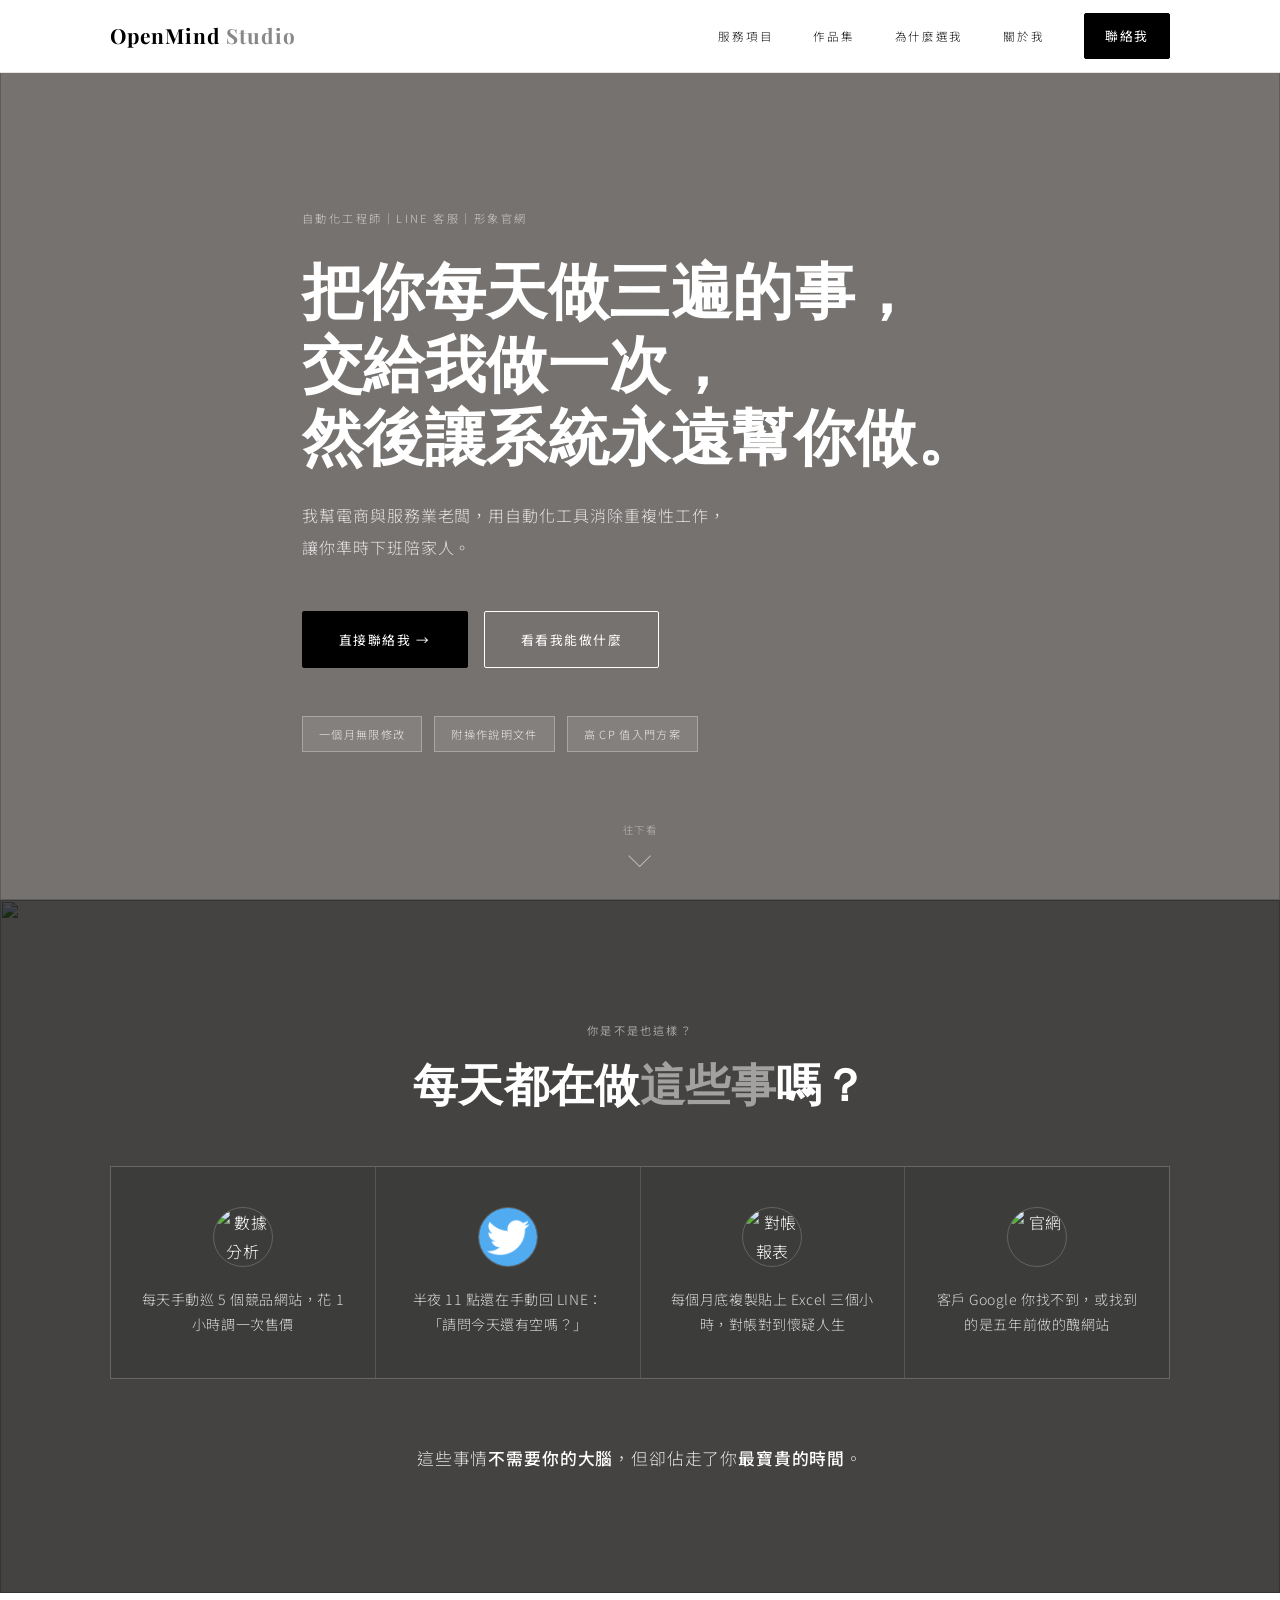
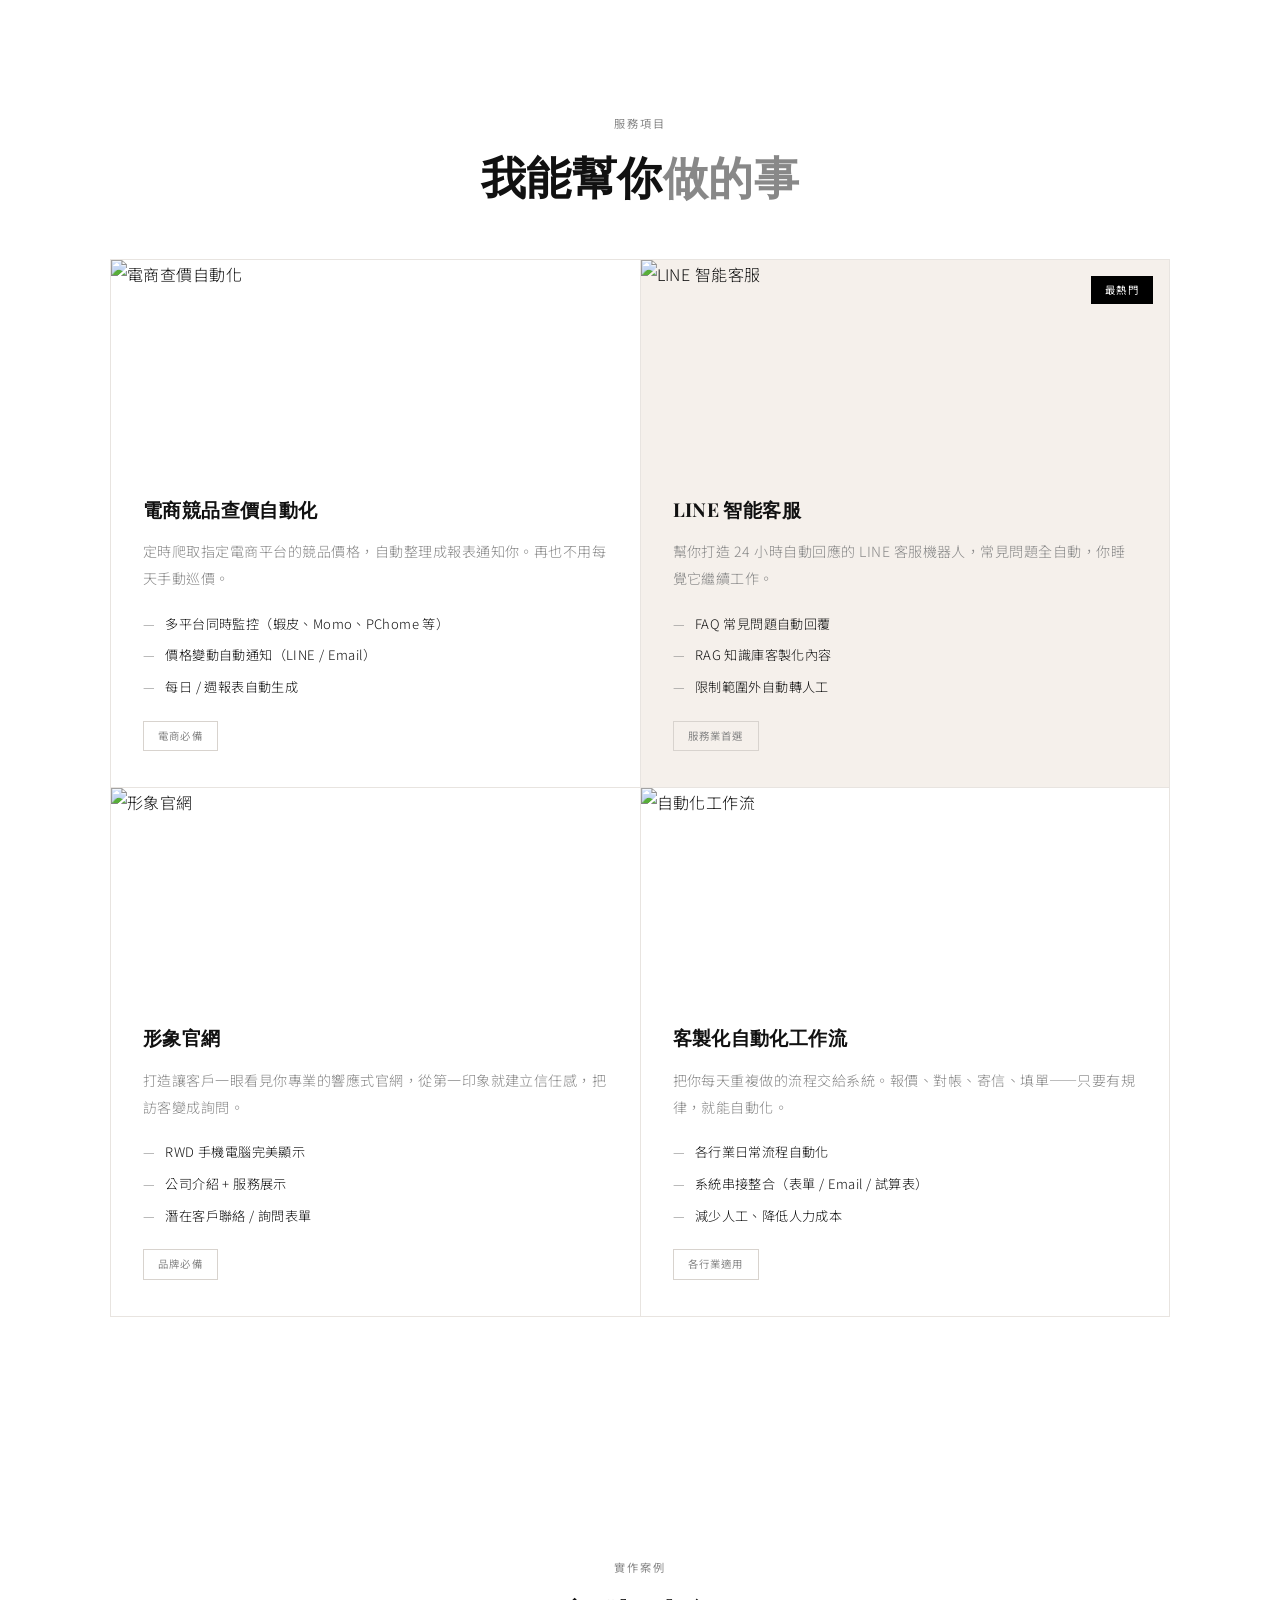
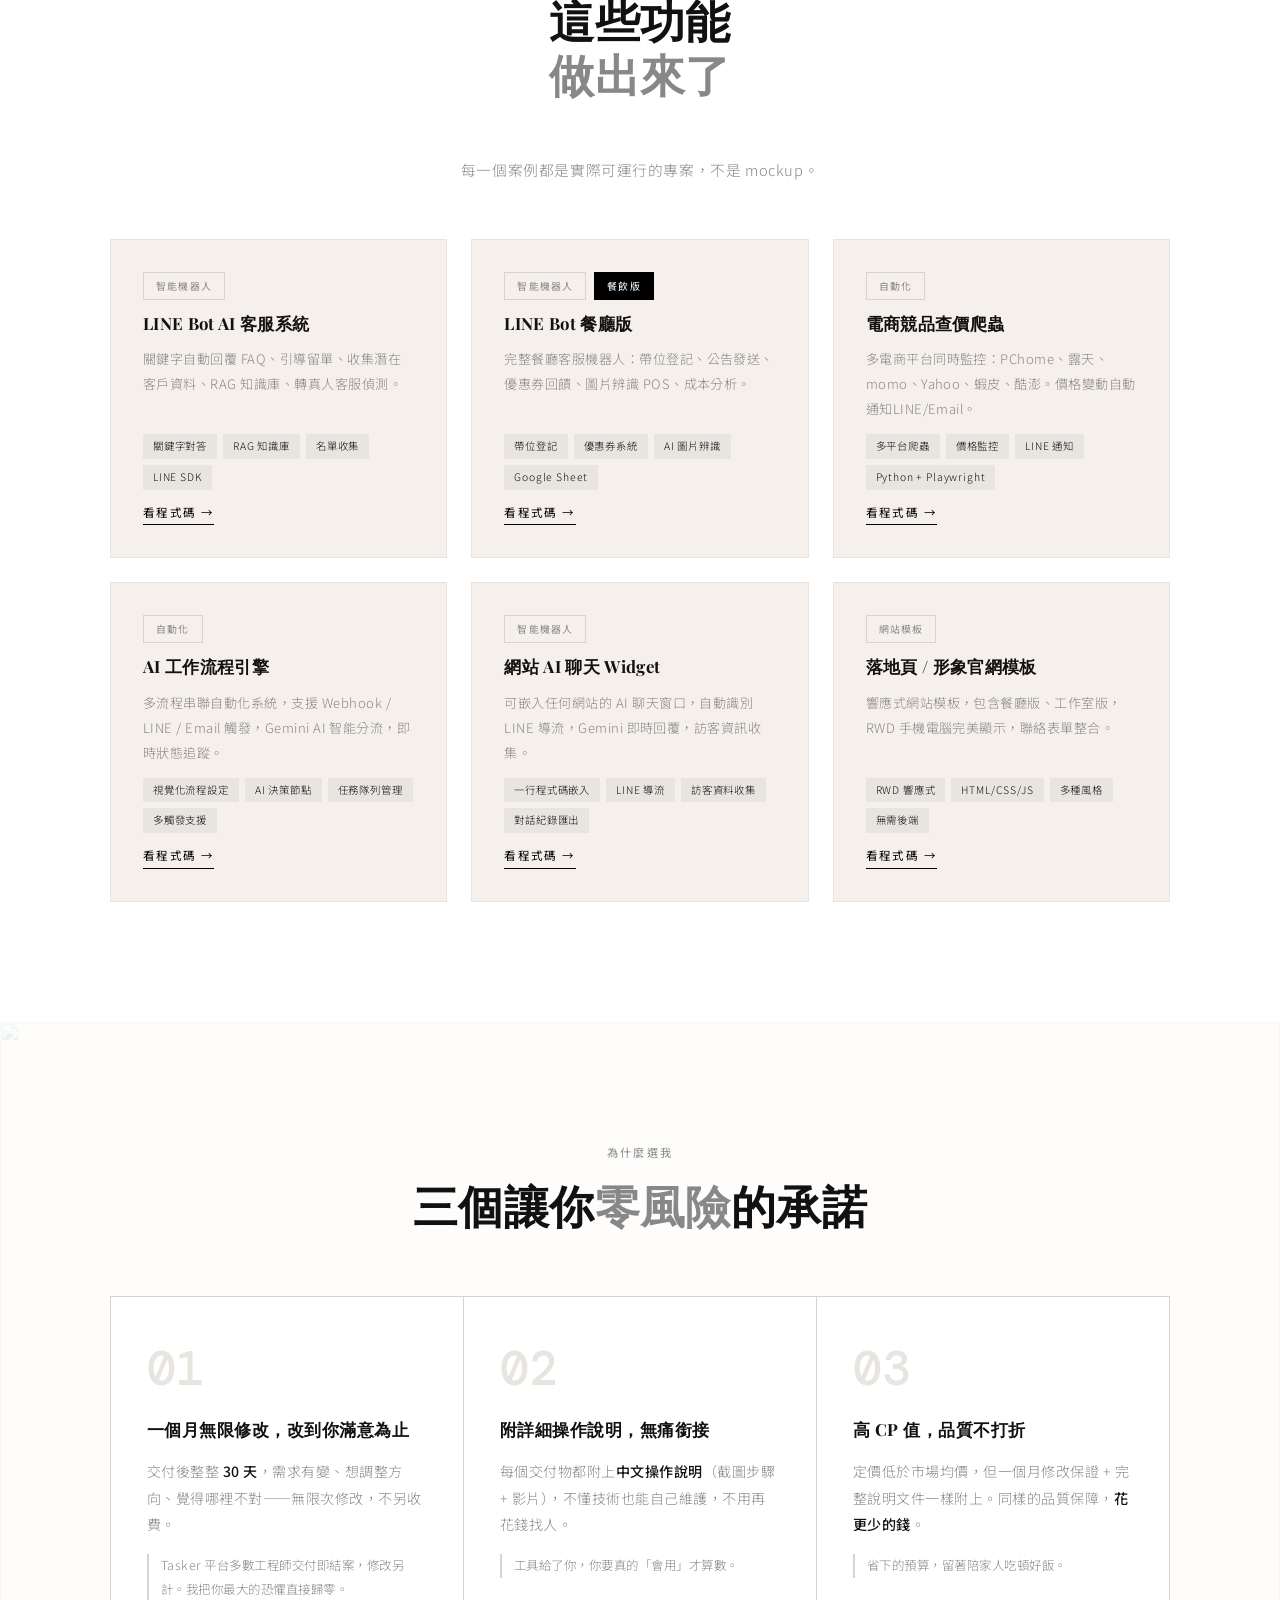
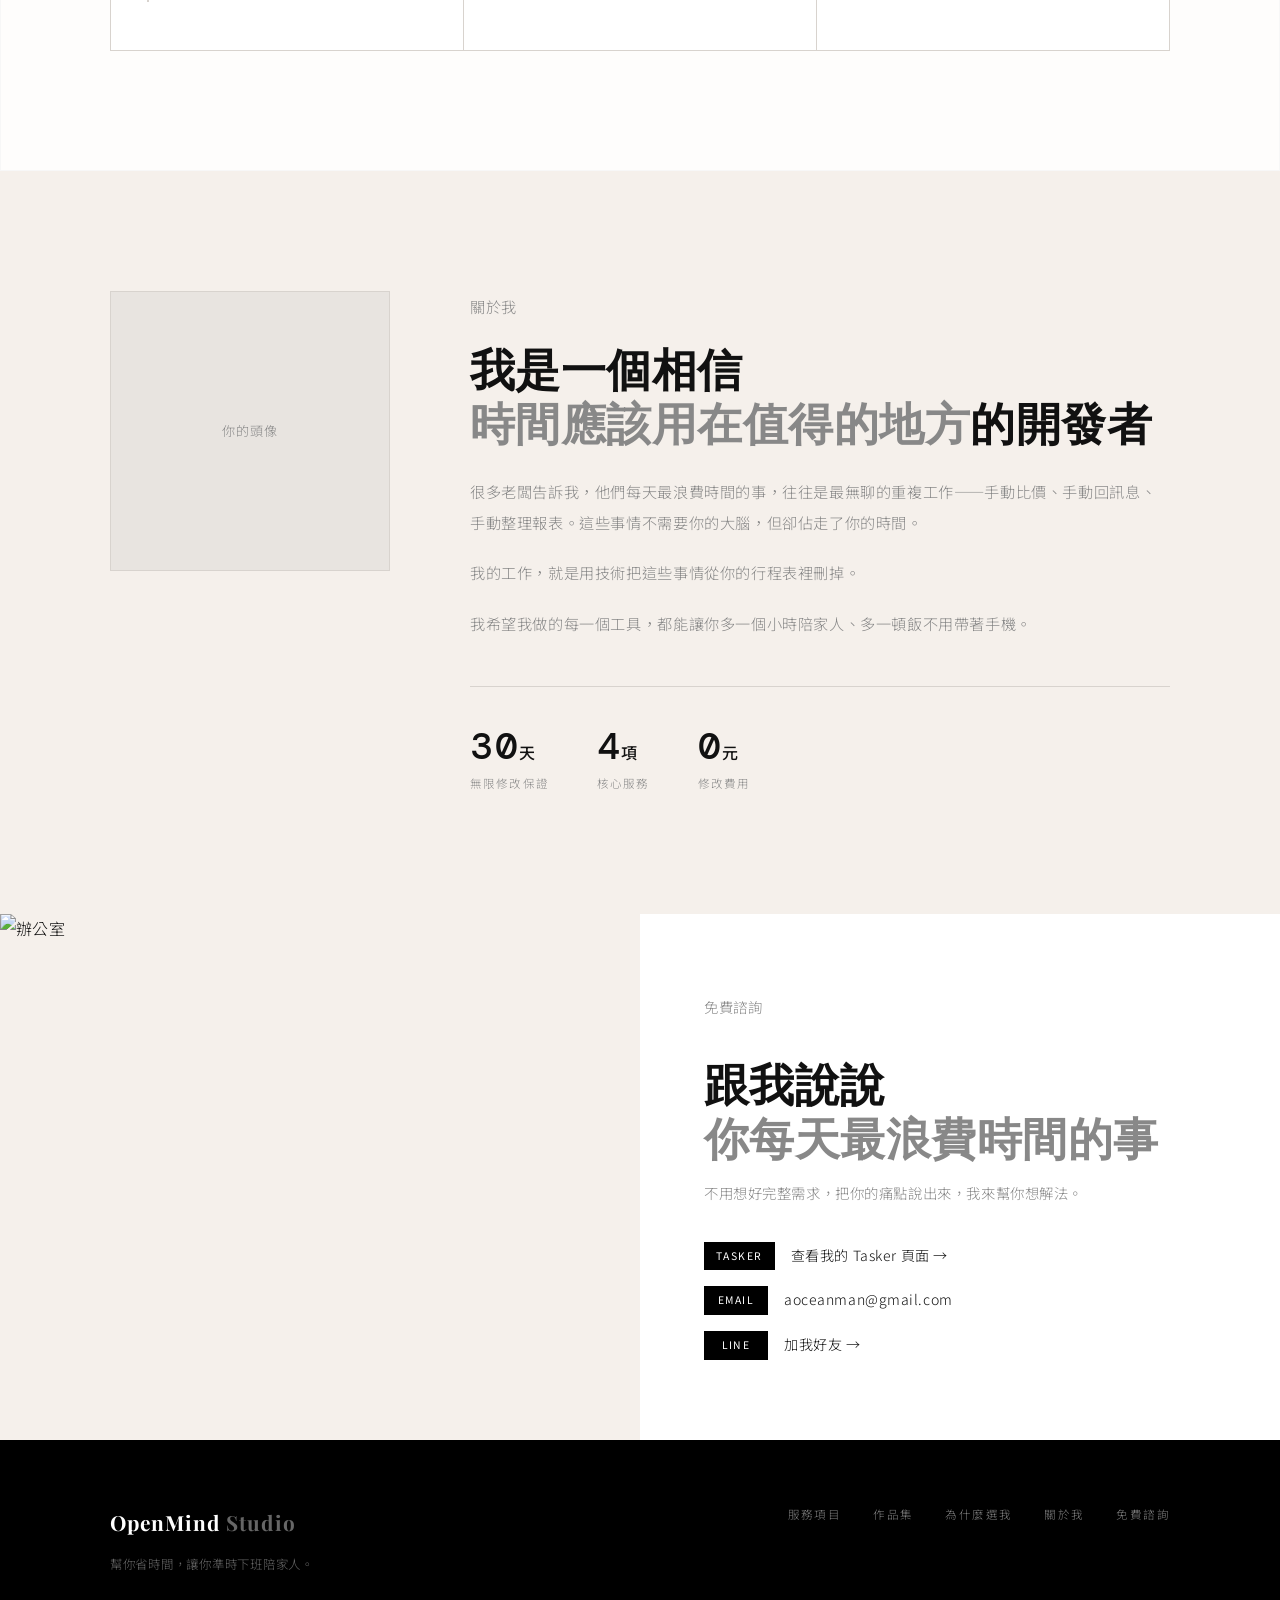
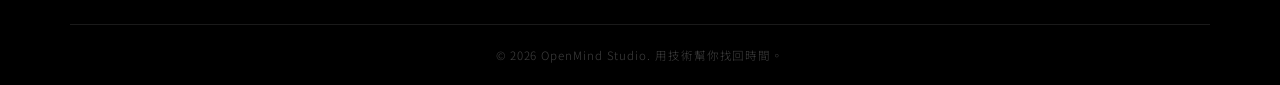
==== index.html @ 73a97891 "作品集：LINE Bot 與聊天 Widget 卡片標籤改為「智能機器人」；新增 chatbot FAQ 知識庫草稿 Co-Authored-By: Claude Opus 4.8 <noreply@" ====
<!DOCTYPE html>
<html lang="zh-TW">
<head>
  <meta charset="UTF-8" />
  <meta name="viewport" content="width=device-width, initial-scale=1.0" />
  <title>自動化解決方案｜幫你省時間，準時下班陪家人</title>
  <meta name="description" content="幫電商與服務業老闆用自動化工具消除重複性工作。LINE 智能客服、電商查價爬蟲、形象官網、自動化工作流。一個月無限修改保證。" />
  <link rel="preconnect" href="https://fonts.googleapis.com" />
  <link rel="preconnect" href="https://fonts.gstatic.com" crossorigin />
  <link href="https://fonts.googleapis.com/css2?family=Playfair+Display:wght@400;700&family=Noto+Sans+TC:wght@300;400;500;700&family=DM+Mono:wght@500&display=swap" rel="stylesheet" />
  <link rel="stylesheet" href="css/style.css" />
</head>
<body>

  <!-- ─── NAVBAR ─── -->
  <header class="navbar" id="navbar">
    <div class="container navbar__inner">
      <a href="#" class="navbar__logo">
        <span class="logo-text">OpenMind<span class="logo-accent"> Studio</span></span>
      </a>
      <nav class="navbar__nav" id="navMenu">
        <a href="#services">服務項目</a>
        <a href="#portfolio">作品集</a>
        <a href="#why-me">為什麼選我</a>
        <a href="#about">關於我</a>
        <a href="#contact" class="btn btn--sm btn--primary">聯絡我</a>
      </nav>
      <button class="navbar__burger" id="navBurger" aria-label="開啟選單">
        <span></span><span></span><span></span>
      </button>
    </div>
  </header>

  <!-- ─── HERO ─── -->
  <section class="hero" id="hero">
    <div class="hero__bg">
      <img src="https://images.unsplash.com/photo-1498050108023-c5249f4df085?w=1600&q=80" alt="" aria-hidden="true" />
      <div class="hero__overlay"></div>
    </div>
    <div class="container hero__inner">
      <div class="hero__content">
        <p class="hero__eyebrow">自動化工程師｜LINE 客服｜形象官網</p>
        <h1 class="hero__title">
          把你每天做三遍的事，<br />
          交給我做一次，<br />
          然後讓系統永遠幫你做。
        </h1>
        <p class="hero__subtitle">
          我幫電商與服務業老闆，用自動化工具消除重複性工作，<br class="br-desktop" />
          讓你準時下班陪家人。
        </p>
        <div class="hero__actions">
          <a href="#contact" class="btn btn--primary btn--lg">直接聯絡我 →</a>
          <a href="#services" class="btn btn--ghost btn--lg">看看我能做什麼</a>
        </div>
        <div class="hero__badges">
          <span class="badge">一個月無限修改</span>
          <span class="badge">附操作說明文件</span>
          <span class="badge">高 CP 值入門方案</span>
        </div>
      </div>
    </div>
    <div class="hero__scroll-hint">
      <span>往下看</span>
      <div class="scroll-arrow"></div>
    </div>
  </section>

  <!-- ─── PAIN POINTS ─── -->
  <section class="pain" id="pain">
    <div class="pain__bg">
      <img src="https://images.unsplash.com/photo-1461749280684-dccba630e2f6?w=1600&q=80" alt="" aria-hidden="true" />
      <div class="pain__overlay"></div>
    </div>
    <div class="container">
      <p class="section-eyebrow">你是不是也這樣？</p>
      <h2 class="section-title">每天都在做<span class="text-accent">這些事</span>嗎？</h2>
      <div class="pain__grid">
        <div class="pain__card">
          <div class="pain__icon-wrap">
            <img src="https://images.unsplash.com/photo-1551288049-bebda4e38f71?w=400&q=80" alt="數據分析" />
          </div>
          <p>每天手動巡 5 個競品網站，花 1 小時調一次售價</p>
        </div>
        <div class="pain__card">
          <div class="pain__icon-wrap">
            <img src="img/line_icon.png" alt="LINE 客服" />
          </div>
          <p>半夜 11 點還在手動回 LINE：「請問今天還有空嗎？」</p>
        </div>
        <div class="pain__card">
          <div class="pain__icon-wrap">
            <img src="https://images.unsplash.com/photo-1554224155-6726b3ff858f?w=400&q=80" alt="對帳報表" />
          </div>
          <p>每個月底複製貼上 Excel 三個小時，對帳對到懷疑人生</p>
        </div>
        <div class="pain__card">
          <div class="pain__icon-wrap">
            <img src="https://images.unsplash.com/photo-1467232004584-a241de8bcf5d?w=400&q=80" alt="官網" />
          </div>
          <p>客戶 Google 你找不到，或找到的是五年前做的醜網站</p>
        </div>
      </div>
      <p class="pain__conclusion">這些事情<strong>不需要你的大腦</strong>，但卻佔走了你<strong>最寶貴的時間</strong>。</p>
    </div>
  </section>

  <!-- ─── SERVICES ─── -->
  <section class="services" id="services">
    <div class="container">
      <p class="section-eyebrow">服務項目</p>
      <h2 class="section-title">我能幫你<span class="text-accent">做的事</span></h2>
      <div class="services__grid">

        <div class="service-card">
          <div class="service-card__img">
            <img src="https://images.unsplash.com/photo-1518770660439-4636190af475?w=800&q=80" alt="電商查價自動化" />
          </div>
          <div class="service-card__body">
            <h3>電商競品查價自動化</h3>
            <p>定時爬取指定電商平台的競品價格，自動整理成報表通知你。再也不用每天手動巡價。</p>
            <ul class="service-card__features">
              <li>多平台同時監控（蝦皮、Momo、PChome 等）</li>
              <li>價格變動自動通知（LINE / Email）</li>
              <li>每日 / 週報表自動生成</li>
            </ul>
            <div class="service-card__tag">電商必備</div>
          </div>
        </div>

        <div class="service-card service-card--featured">
          <div class="service-card__badge">最熱門</div>
          <div class="service-card__img">
            <img src="https://images.unsplash.com/photo-1611162617474-5b21e879e113?w=800&q=80" alt="LINE 智能客服" />
          </div>
          <div class="service-card__body">
            <h3>LINE 智能客服</h3>
            <p>幫你打造 24 小時自動回應的 LINE 客服機器人，常見問題全自動，你睡覺它繼續工作。</p>
            <ul class="service-card__features">
              <li>FAQ 常見問題自動回覆</li>
              <li>RAG 知識庫客製化內容</li>
              <li>限制範圍外自動轉人工</li>
            </ul>
            <div class="service-card__tag">服務業首選</div>
          </div>
        </div>

        <div class="service-card">
          <div class="service-card__img">
            <img src="https://images.unsplash.com/photo-1467232004584-a241de8bcf5d?w=800&q=80" alt="形象官網" />
          </div>
          <div class="service-card__body">
            <h3>形象官網</h3>
            <p>打造讓客戶一眼看見你專業的響應式官網，從第一印象就建立信任感，把訪客變成詢問。</p>
            <ul class="service-card__features">
              <li>RWD 手機電腦完美顯示</li>
              <li>公司介紹 + 服務展示</li>
              <li>潛在客戶聯絡 / 詢問表單</li>
            </ul>
            <div class="service-card__tag">品牌必備</div>
          </div>
        </div>

        <div class="service-card">
          <div class="service-card__img">
            <img src="https://images.unsplash.com/photo-1504868584819-f8e8b4b6d7e3?w=800&q=80" alt="自動化工作流" />
          </div>
          <div class="service-card__body">
            <h3>客製化自動化工作流</h3>
            <p>把你每天重複做的流程交給系統。報價、對帳、寄信、填單——只要有規律，就能自動化。</p>
            <ul class="service-card__features">
              <li>各行業日常流程自動化</li>
              <li>系統串接整合（表單 / Email / 試算表）</li>
              <li>減少人工、降低人力成本</li>
            </ul>
            <div class="service-card__tag">各行業適用</div>
          </div>
        </div>

      </div>
    </div>
  </section>

  <!-- ─── PORTFOLIO ─── -->
  <section class="portfolio" id="portfolio">
    <div class="container">
      <p class="section-eyebrow">實作案例</p>
      <h2 class="section-title">這些功能<br /><span class="text-accent">做出來了</span></h2>
      <p class="portfolio__intro">每一個案例都是實際可運行的專案，不是 mockup。</p>
      <div class="portfolio__grid">

        <div class="portfolio-card">
          <div class="portfolio-card__header">
            <span class="portfolio-card__tag">智能機器人</span>
          </div>
          <h3>LINE Bot AI 客服系統</h3>
          <p>關鍵字自動回覆 FAQ、引導留單、收集潛在客戶資料、RAG 知識庫、轉真人客服偵測。</p>
          <div class="portfolio-card__features">
            <span>關鍵字對答</span>
            <span>RAG 知識庫</span>
            <span>名單收集</span>
            <span>LINE SDK</span>
          </div>
          <a href="https://github.com/aoceanman-source/OpenMind/tree/main/line-bot-ai-customer-service" class="portfolio-card__link" target="_blank" rel="noopener">看程式碼 →</a>
        </div>

        <div class="portfolio-card">
          <div class="portfolio-card__header">
            <span class="portfolio-card__tag">智能機器人</span>
            <span class="portfolio-card__tag portfolio-card__tag--accent">餐飲版</span>
          </div>
          <h3>LINE Bot 餐廳版</h3>
          <p>完整餐廳客服機器人：帶位登記、公告發送、優惠券回饋、圖片辨識 POS、成本分析。</p>
          <div class="portfolio-card__features">
            <span>帶位登記</span>
            <span>優惠券系統</span>
            <span>AI 圖片辨識</span>
            <span>Google Sheet</span>
          </div>
          <a href="https://github.com/aoceanman-source/OpenMind/tree/main/line-bot-restaurant" class="portfolio-card__link" target="_blank" rel="noopener">看程式碼 →</a>
        </div>

        <div class="portfolio-card">
          <div class="portfolio-card__header">
            <span class="portfolio-card__tag">自動化</span>
          </div>
          <h3>電商競品查價爬蟲</h3>
          <p>多電商平台同時監控：PChome、露天、momo、Yahoo、蝦皮、酷澎。價格變動自動通知LINE/Email。</p>
          <div class="portfolio-card__features">
            <span>多平台爬蟲</span>
            <span>價格監控</span>
            <span>LINE 通知</span>
            <span>Python + Playwright</span>
          </div>
          <a href="https://github.com/aoceanman-source/OpenMind/tree/main/ecommerce-scraper" class="portfolio-card__link" target="_blank" rel="noopener">看程式碼 →</a>
        </div>

        <div class="portfolio-card">
          <div class="portfolio-card__header">
            <span class="portfolio-card__tag">自動化</span>
          </div>
          <h3>AI 工作流程引擎</h3>
          <p>多流程串聯自動化系統，支援 Webhook / LINE / Email 觸發，Gemini AI 智能分流，即時狀態追蹤。</p>
          <div class="portfolio-card__features">
            <span>視覺化流程設定</span>
            <span>AI 決策節點</span>
            <span>任務隊列管理</span>
            <span>多觸發支援</span>
          </div>
          <a href="https://github.com/aoceanman-source/OpenMind/tree/main/ai-workflow-automation" class="portfolio-card__link" target="_blank" rel="noopener">看程式碼 →</a>
        </div>

        <div class="portfolio-card">
          <div class="portfolio-card__header">
            <span class="portfolio-card__tag">智能機器人</span>
          </div>
          <h3>網站 AI 聊天 Widget</h3>
          <p>可嵌入任何網站的 AI 聊天窗口，自動識別 LINE 導流，Gemini 即時回覆，訪客資訊收集。</p>
          <div class="portfolio-card__features">
            <span>一行程式碼嵌入</span>
            <span>LINE 導流</span>
            <span>訪客資料收集</span>
            <span>對話紀錄匯出</span>
          </div>
          <a href="https://github.com/aoceanman-source/OpenMind/tree/main/website-chatbot-widget" class="portfolio-card__link" target="_blank" rel="noopener">看程式碼 →</a>
        </div>

        <div class="portfolio-card">
          <div class="portfolio-card__header">
            <span class="portfolio-card__tag">網站模板</span>
          </div>
          <h3>落地頁 / 形象官網模板</h3>
          <p>響應式網站模板，包含餐廳版、工作室版，RWD 手機電腦完美顯示，聯絡表單整合。</p>
          <div class="portfolio-card__features">
            <span>RWD 響應式</span>
            <span>HTML/CSS/JS</span>
            <span>多種風格</span>
            <span>無需後端</span>
          </div>
          <a href="https://github.com/aoceanman-source/OpenMind/tree/main/landing-page-template" class="portfolio-card__link" target="_blank" rel="noopener">看程式碼 →</a>
        </div>

      </div>
    </div>
  </section>

  <!-- ─── WHY ME ─── -->
  <section class="why-me" id="why-me">
    <div class="why-me__bg">
      <img src="https://images.unsplash.com/photo-1553531384-397c80973a0b?w=1600&q=80" alt="" aria-hidden="true" />
      <div class="why-me__overlay"></div>
    </div>
    <div class="container">
      <p class="section-eyebrow">為什麼選我</p>
      <h2 class="section-title">三個讓你<span class="text-accent">零風險</span>的承諾</h2>
      <div class="why-me__grid">

        <div class="why-card">
          <div class="why-card__number mono">01</div>
          <div class="why-card__content">
            <h3>一個月無限修改，改到你滿意為止</h3>
            <p>交付後整整 <strong>30 天</strong>，需求有變、想調整方向、覺得哪裡不對——無限次修改，不另收費。</p>
            <p class="why-card__note">Tasker 平台多數工程師交付即結案，修改另計。我把你最大的恐懼直接歸零。</p>
          </div>
        </div>

        <div class="why-card">
          <div class="why-card__number mono">02</div>
          <div class="why-card__content">
            <h3>附詳細操作說明，無痛銜接</h3>
            <p>每個交付物都附上<strong>中文操作說明</strong>（截圖步驟 + 影片），不懂技術也能自己維護，不用再花錢找人。</p>
            <p class="why-card__note">工具給了你，你要真的「會用」才算數。</p>
          </div>
        </div>

        <div class="why-card">
          <div class="why-card__number mono">03</div>
          <div class="why-card__content">
            <h3>高 CP 值，品質不打折</h3>
            <p>定價低於市場均價，但一個月修改保證 + 完整說明文件一樣附上。同樣的品質保障，<strong>花更少的錢</strong>。</p>
            <p class="why-card__note">省下的預算，留著陪家人吃頓好飯。</p>
          </div>
        </div>

      </div>
    </div>
  </section>

  <!-- ─── ABOUT ─── -->
  <section class="about" id="about">
    <div class="container about__inner">
      <div class="about__avatar-wrap">
        <div class="about__avatar" aria-label="個人頭像">
          <div class="avatar-placeholder">
            <span>你的頭像</span>
          </div>
        </div>
      </div>
      <div class="about__content">
        <p class="section-eyebrow">關於我</p>
        <h2 class="section-title">我是一個相信<br /><span class="text-accent">時間應該用在值得的地方</span>的開發者</h2>
        <p>很多老闆告訴我，他們每天最浪費時間的事，往往是最無聊的重複工作——手動比價、手動回訊息、手動整理報表。這些事情不需要你的大腦，但卻佔走了你的時間。</p>
        <p>我的工作，就是用技術把這些事情從你的行程表裡刪掉。</p>
        <p>我希望我做的每一個工具，都能讓你多一個小時陪家人、多一頓飯不用帶著手機。</p>
        <div class="about__stats">
          <div class="stat">
            <div class="stat__num mono">30<span class="stat__unit">天</span></div>
            <div class="stat__label">無限修改保證</div>
          </div>
          <div class="stat">
            <div class="stat__num mono">4<span class="stat__unit">項</span></div>
            <div class="stat__label">核心服務</div>
          </div>
          <div class="stat">
            <div class="stat__num mono">0<span class="stat__unit">元</span></div>
            <div class="stat__label">修改費用</div>
          </div>
        </div>
      </div>
    </div>
  </section>

  <!-- ─── CONTACT ─── -->
  <section class="contact" id="contact">
    <div class="contact__img-panel">
      <img src="https://images.unsplash.com/photo-1497366216548-37526070297c?w=800&q=80" alt="辦公室" />
    </div>
    <div class="contact__right">
      <div class="contact__copy">
        <p class="section-eyebrow">免費諮詢</p>
        <h2 class="section-title">跟我說說<br /><span class="text-accent">你每天最浪費時間的事</span></h2>
        <p>不用想好完整需求，把你的痛點說出來，我來幫你想解法。</p>
        <div class="contact__info">
          <div class="contact__item">
            <span class="contact__label">Tasker</span>
            <a href="https://www.tasker.com.tw/workroom/openmaind-studio" class="contact__link" target="_blank" rel="noopener">查看我的 Tasker 頁面 →</a>
          </div>
          <div class="contact__item">
            <span class="contact__label">Email</span>
            <a href="mailto:aoceanman@gmail.com" class="contact__link">aoceanman@gmail.com</a>
          </div>
          <div class="contact__item">
            <span class="contact__label">LINE</span>
            <a href="https://line.me/ti/p/HCj5miljFF" class="contact__link" target="_blank" rel="noopener">加我好友 →</a>
          </div>
        </div>
      </div>
    </div>
  </section>

  <!-- ─── FOOTER ─── -->
  <footer class="footer">
    <div class="container footer__inner">
      <div class="footer__brand">
        <a href="#" class="navbar__logo footer__logo">
          <span class="logo-text">OpenMind<span class="logo-accent"> Studio</span></span>
        </a>
        <p>幫你省時間，讓你準時下班陪家人。</p>
      </div>
      <div class="footer__links">
        <a href="#services">服務項目</a>
        <a href="#portfolio">作品集</a>
        <a href="#why-me">為什麼選我</a>
        <a href="#about">關於我</a>
        <a href="#contact">免費諮詢</a>
      </div>
    </div>
    <div class="footer__bottom">
      <p>© 2026 OpenMind Studio. 用技術幫你找回時間。</p>
    </div>
  </footer>

  <script src="js/main.js"></script>
</body>
</html>
---- css/style.css ----
/* ─── RESET & BASE ─── */
*, *::before, *::after { box-sizing: border-box; margin: 0; padding: 0; }

:root {
  --black:     #000000;
  --white:     #FFFFFF;
  --cream:     #F5F0EB;
  --gray-light: #E8E4E0;
  --gray-mid:  #888888;
  --text:      #111111;
  --text-muted: #888888;
  --border:    #D8D3CE;

  --font-serif: 'Playfair Display', Georgia, serif;
  --font-sans:  'Noto Sans TC', sans-serif;
  --font-mono:  'DM Mono', monospace;

  --radius-sm: 2px;
  --radius-md: 2px;
  --radius-lg: 0px;

  --shadow-sm: 0 2px 12px rgba(0,0,0,.06);
  --shadow-md: 0 8px 40px rgba(0,0,0,.10);
  --shadow-lg: 0 20px 60px rgba(0,0,0,.15);

  --transition: 0.3s ease;
}

html { scroll-behavior: smooth; font-size: 16px; }
body {
  font-family: var(--font-sans);
  font-weight: 300;
  background: var(--cream);
  color: var(--text);
  line-height: 1.8;
  letter-spacing: 0.03em;
  overflow-x: hidden;
}

img { max-width: 100%; display: block; object-fit: cover; }
a { color: inherit; text-decoration: none; }
ul { list-style: none; }
button { cursor: pointer; font-family: inherit; }

/* ─── UTILITIES ─── */
.container {
  max-width: 1140px;
  margin: 0 auto;
  padding: 0 40px;
}

.text-accent { color: var(--gray-mid); }

.mono {
  font-family: var(--font-mono);
  font-size: .85em;
  letter-spacing: .04em;
}

.section-eyebrow {
  font-size: .7rem;
  font-weight: 400;
  letter-spacing: .2em;
  text-transform: uppercase;
  color: var(--gray-mid);
  margin-bottom: 16px;
}

.section-title {
  font-family: var(--font-serif);
  font-size: clamp(1.8rem, 4vw, 2.8rem);
  font-weight: 700;
  color: var(--text);
  line-height: 1.2;
  margin-bottom: 56px;
}

/* ─── BUTTONS ─── */
.btn {
  display: inline-flex;
  align-items: center;
  justify-content: center;
  gap: 8px;
  font-family: var(--font-sans);
  font-weight: 400;
  letter-spacing: 0.12em;
  font-size: .8rem;
  text-transform: uppercase;
  border-radius: var(--radius-sm);
  transition: var(--transition);
  border: 1px solid transparent;
  white-space: nowrap;
}
.btn--sm  { padding: 10px 20px; }
.btn--lg  { padding: 16px 36px; }
.btn--full { width: 100%; }

.btn--primary {
  background: var(--black);
  color: var(--white);
  border-color: var(--black);
}
.btn--primary:hover {
  background: var(--white);
  color: var(--black);
  border-color: var(--black);
}

.btn--ghost {
  background: transparent;
  color: var(--white);
  border-color: var(--white);
}
.btn--ghost:hover {
  background: var(--white);
  color: var(--black);
}

/* ─── NAVBAR ─── */
.navbar {
  position: fixed;
  top: 0; left: 0; right: 0;
  z-index: 100;
  background: var(--white);
  border-bottom: 1px solid var(--gray-light);
  transition: var(--transition);
}
.navbar.scrolled {
  box-shadow: var(--shadow-sm);
}

.navbar__inner {
  display: flex;
  align-items: center;
  justify-content: space-between;
  height: 72px;
}

.navbar__logo {
  display: flex;
  align-items: center;
  font-family: var(--font-serif);
  font-weight: 700;
  font-size: 1.3rem;
  color: var(--black);
  letter-spacing: 0.05em;
}
.logo-accent { color: var(--gray-mid); }

.navbar__nav {
  display: flex;
  align-items: center;
  gap: 40px;
  font-size: .72rem;
  font-weight: 300;
  letter-spacing: 0.15em;
  text-transform: uppercase;
}
.navbar__nav a:not(.btn) {
  color: var(--text);
  position: relative;
}
.navbar__nav a:not(.btn)::after {
  content: '';
  position: absolute;
  bottom: -4px; left: 0; right: 0;
  height: 1px;
  background: var(--black);
  transform: scaleX(0);
  transform-origin: left;
  transition: transform var(--transition);
}
.navbar__nav a:not(.btn):hover::after { transform: scaleX(1); }

.navbar__burger {
  display: none;
  flex-direction: column;
  gap: 5px;
  background: none;
  border: none;
  padding: 4px;
}
.navbar__burger span {
  display: block;
  width: 24px; height: 1px;
  background: var(--black);
  transition: var(--transition);
}

/* ─── HERO ─── */
.hero {
  position: relative;
  min-height: 100vh;
  display: flex;
  flex-direction: column;
  justify-content: center;
  overflow: hidden;
}

.hero__bg {
  position: absolute;
  inset: 0;
  z-index: 0;
}
.hero__bg img {
  width: 100%; height: 100%;
  object-fit: cover;
}
.hero__overlay {
  position: absolute;
  inset: 0;
  background: rgba(0, 0, 0, 0.52);
}

.hero__inner {
  position: relative;
  z-index: 1;
  padding: 160px 0 100px;
  max-width: 760px;
}

.hero__eyebrow {
  font-size: .7rem;
  font-weight: 300;
  letter-spacing: .22em;
  text-transform: uppercase;
  color: rgba(255,255,255,.65);
  margin-bottom: 24px;
}
.hero__title {
  font-family: var(--font-serif);
  font-size: clamp(2.2rem, 5.5vw, 3.8rem);
  font-weight: 700;
  line-height: 1.2;
  color: var(--white);
  margin-bottom: 28px;
}
.hero__subtitle {
  font-size: 1rem;
  font-weight: 300;
  color: rgba(255,255,255,.8);
  margin-bottom: 48px;
  line-height: 2;
  letter-spacing: 0.06em;
  max-width: 540px;
}
.hero__actions {
  display: flex;
  gap: 16px;
  flex-wrap: wrap;
  margin-bottom: 48px;
}
.hero__badges {
  display: flex;
  gap: 12px;
  flex-wrap: wrap;
}
.badge {
  padding: 7px 16px;
  background: rgba(255,255,255,.1);
  border: 1px solid rgba(255,255,255,.3);
  font-size: .7rem;
  font-weight: 300;
  letter-spacing: .12em;
  text-transform: uppercase;
  color: rgba(255,255,255,.85);
}

.hero__scroll-hint {
  position: absolute;
  bottom: 36px;
  left: 50%;
  transform: translateX(-50%);
  z-index: 1;
  display: flex;
  flex-direction: column;
  align-items: center;
  gap: 8px;
  font-size: .65rem;
  letter-spacing: .15em;
  text-transform: uppercase;
  color: rgba(255,255,255,.5);
  animation: fadeInUp 1s ease 1s both;
}
.scroll-arrow {
  width: 16px; height: 16px;
  border-right: 1px solid rgba(255,255,255,.5);
  border-bottom: 1px solid rgba(255,255,255,.5);
  transform: rotate(45deg);
  animation: bounce 2s ease infinite;
}
@keyframes bounce {
  0%, 100% { transform: rotate(45deg) translateY(0); }
  50%       { transform: rotate(45deg) translateY(5px); }
}
@keyframes fadeInUp {
  from { opacity: 0; transform: translateX(-50%) translateY(10px); }
  to   { opacity: 1; transform: translateX(-50%) translateY(0); }
}

.br-desktop { display: inline; }

/* ─── PAIN ─── */
.pain {
  position: relative;
  padding: 120px 0;
  color: var(--white);
  text-align: center;
  overflow: hidden;
}
.pain__bg {
  position: absolute;
  inset: 0;
  z-index: 0;
}
.pain__bg img { width: 100%; height: 100%; object-fit: cover; }
.pain__overlay {
  position: absolute;
  inset: 0;
  background: rgba(0, 0, 0, 0.72);
}
.pain .container { position: relative; z-index: 1; }

.pain .section-eyebrow { color: rgba(255,255,255,.5); }
.pain .section-title { color: var(--white); }
.pain .text-accent { color: rgba(255,255,255,.5); }

.pain__grid {
  display: grid;
  grid-template-columns: repeat(4, 1fr);
  gap: 1px;
  background: rgba(255,255,255,.1);
  margin-bottom: 64px;
  border: 1px solid rgba(255,255,255,.1);
}
.pain__card {
  background: rgba(0,0,0,.3);
  padding: 40px 28px;
  transition: var(--transition);
  display: flex;
  flex-direction: column;
  align-items: center;
  gap: 20px;
}
.pain__card:hover {
  background: rgba(255,255,255,.05);
}

.pain__icon-wrap {
  width: 60px; height: 60px;
  border-radius: 50%;
  overflow: hidden;
  flex-shrink: 0;
  border: 1px solid rgba(255,255,255,.2);
}
.pain__icon-wrap img { width: 100%; height: 100%; object-fit: cover; }

.pain__card p {
  font-size: .88rem;
  font-weight: 300;
  color: rgba(255,255,255,.8);
  line-height: 1.8;
  letter-spacing: 0.04em;
}

.pain__conclusion {
  font-size: 1.05rem;
  font-weight: 300;
  color: rgba(255,255,255,.85);
  letter-spacing: 0.05em;
}
.pain__conclusion strong {
  font-weight: 500;
  color: var(--white);
}

/* ─── SERVICES ─── */
.services {
  padding: 120px 0;
  background: var(--white);
  text-align: center;
}

.services__grid {
  display: grid;
  grid-template-columns: repeat(2, 1fr);
  gap: 1px;
  background: var(--gray-light);
  border: 1px solid var(--gray-light);
}

.service-card {
  position: relative;
  background: var(--white);
  text-align: left;
  transition: var(--transition);
  overflow: hidden;
}
.service-card:hover { background: var(--cream); }
.service-card--featured { background: var(--cream); }
.service-card--featured:hover { background: #EDE8E2; }

.service-card__badge {
  position: absolute;
  top: 16px; right: 16px;
  z-index: 2;
  background: var(--black);
  color: var(--white);
  font-size: .65rem;
  font-weight: 400;
  letter-spacing: .12em;
  text-transform: uppercase;
  padding: 5px 14px;
}

.service-card__img {
  width: 100%;
  height: 200px;
  overflow: hidden;
}
.service-card__img img {
  width: 100%; height: 100%;
  object-fit: cover;
  transition: transform .6s ease;
}
.service-card:hover .service-card__img img { transform: scale(1.04); }

.service-card__body {
  padding: 32px 32px 36px;
}

.service-card h3 {
  font-family: var(--font-serif);
  font-size: 1.2rem;
  font-weight: 700;
  color: var(--text);
  margin-bottom: 12px;
  letter-spacing: 0.02em;
}
.service-card p {
  font-size: .88rem;
  font-weight: 300;
  color: var(--text-muted);
  margin-bottom: 20px;
  line-height: 1.9;
}
.service-card__features {
  display: flex;
  flex-direction: column;
  gap: 8px;
  margin-bottom: 20px;
}
.service-card__features li {
  font-size: .82rem;
  font-weight: 300;
  color: var(--text);
  display: flex;
  align-items: center;
  gap: 10px;
  letter-spacing: 0.03em;
}
.service-card__features li::before {
  content: '—';
  color: var(--gray-mid);
  flex-shrink: 0;
}
.service-card__tag {
  display: inline-block;
  font-size: .65rem;
  font-weight: 400;
  letter-spacing: .12em;
  text-transform: uppercase;
  padding: 5px 14px;
  border: 1px solid var(--border);
  color: var(--text-muted);
}

/* ─── WHY ME ─── */
.why-me {
  position: relative;
  padding: 120px 0;
  text-align: center;
  overflow: hidden;
}
.why-me__bg {
  position: absolute;
  inset: 0;
  z-index: 0;
}
.why-me__bg img { width: 100%; height: 100%; object-fit: cover; }
.why-me__overlay {
  position: absolute;
  inset: 0;
  background: rgba(255, 255, 255, 0.88);
}
.why-me .container { position: relative; z-index: 1; }
.why-me .section-title { margin-bottom: 64px; }
.why-me .text-accent { color: var(--gray-mid); }

.why-me__grid {
  display: grid;
  grid-template-columns: repeat(3, 1fr);
  gap: 1px;
  background: var(--border);
  border: 1px solid var(--border);
}

.why-card {
  background: var(--white);
  padding: 48px 36px;
  text-align: left;
  transition: var(--transition);
}
.why-card:hover { background: var(--cream); }

.why-card__number {
  font-size: 3rem;
  font-weight: 500;
  color: var(--gray-light);
  margin-bottom: 24px;
  line-height: 1;
  letter-spacing: 0;
}
.why-card h3 {
  font-family: var(--font-serif);
  font-size: 1.05rem;
  font-weight: 700;
  color: var(--text);
  margin-bottom: 16px;
  line-height: 1.5;
}
.why-card p {
  font-size: .88rem;
  font-weight: 300;
  color: var(--text-muted);
  margin-bottom: 16px;
  line-height: 1.9;
}
.why-card p strong { font-weight: 500; color: var(--text); }
.why-card__note {
  font-size: .78rem !important;
  font-weight: 300 !important;
  color: var(--gray-mid) !important;
  border-left: 2px solid var(--border);
  padding-left: 12px;
  margin-bottom: 0 !important;
  letter-spacing: 0.04em;
}

/* ─── ABOUT ─── */
.about {
  padding: 120px 0;
  background: var(--cream);
}
.about__inner {
  display: grid;
  grid-template-columns: 280px 1fr;
  gap: 80px;
  align-items: start;
}
.about__avatar-wrap {
  position: sticky;
  top: 100px;
}
.about__avatar {
  width: 100%;
  aspect-ratio: 1;
  overflow: hidden;
  border: 1px solid var(--border);
}
.avatar-placeholder {
  width: 100%; height: 100%;
  background: var(--gray-light);
  display: flex;
  align-items: center;
  justify-content: center;
  color: var(--gray-mid);
  font-size: .82rem;
  font-weight: 300;
  letter-spacing: 0.08em;
  text-transform: uppercase;
}
.about__content .section-title { margin-bottom: 28px; }
.about__content p {
  font-weight: 300;
  color: var(--text-muted);
  margin-bottom: 20px;
  font-size: .95rem;
  line-height: 2;
  letter-spacing: 0.04em;
}

.about__stats {
  display: flex;
  gap: 48px;
  margin-top: 48px;
  padding-top: 40px;
  border-top: 1px solid var(--border);
}
.stat__num {
  font-family: var(--font-mono);
  font-size: 2.4rem;
  font-weight: 500;
  color: var(--text);
  line-height: 1;
  margin-bottom: 8px;
}
.stat__unit { font-size: 1rem; font-family: var(--font-sans); }
.stat__label {
  font-size: .72rem;
  font-weight: 300;
  color: var(--text-muted);
  letter-spacing: 0.1em;
  text-transform: uppercase;
}

/* ─── CONTACT ─── */
.contact {
  display: grid;
  grid-template-columns: 1fr 1fr;
}
.contact__img-panel {
  position: relative;
  overflow: hidden;
}
.contact__img-panel img {
  width: 100%;
  height: 100%;
  object-fit: cover;
}

.contact__right {
  background: var(--white);
  padding: 80px 64px;
  display: flex;
  flex-direction: column;
  justify-content: center;
  gap: 0;
}

.contact__copy .section-title { margin-bottom: 16px; }
.contact__copy > p {
  font-weight: 300;
  color: var(--text-muted);
  margin-bottom: 36px;
  font-size: .9rem;
  letter-spacing: 0.04em;
}
.contact__info {
  display: flex;
  flex-direction: column;
  gap: 16px;
}
.contact__item {
  display: flex;
  align-items: center;
  gap: 16px;
}
.contact__label {
  font-size: .65rem;
  font-weight: 400;
  letter-spacing: .14em;
  text-transform: uppercase;
  color: var(--white);
  background: var(--black);
  padding: 5px 12px;
  min-width: 64px;
  text-align: center;
}
.contact__link {
  font-size: .88rem;
  font-weight: 300;
  color: var(--text);
  letter-spacing: 0.04em;
  border-bottom: 1px solid transparent;
  transition: var(--transition);
}
.contact__link:hover { border-bottom-color: var(--text); }

/* form */
.contact__form {
  display: flex;
  flex-direction: column;
  gap: 20px;
}
.form-group {
  display: flex;
  flex-direction: column;
  gap: 6px;
}
.form-group label {
  font-size: .72rem;
  font-weight: 400;
  letter-spacing: .1em;
  text-transform: uppercase;
  color: var(--text);
}
.form-group input,
.form-group textarea {
  padding: 12px 0;
  border: none;
  border-bottom: 1px solid var(--border);
  font-family: var(--font-sans);
  font-size: .9rem;
  font-weight: 300;
  color: var(--text);
  background: transparent;
  transition: var(--transition);
  resize: none;
  outline: none;
  letter-spacing: 0.04em;
}
.form-group input:focus,
.form-group textarea:focus {
  border-bottom-color: var(--black);
}
.form-group input.error,
.form-group textarea.error {
  border-bottom-color: #c0392b;
}
.form-note {
  font-size: .72rem;
  font-weight: 300;
  color: var(--text-muted);
  text-align: center;
  letter-spacing: 0.06em;
}
.form-success {
  background: transparent;
  border: 1px solid var(--border);
  padding: 16px;
  text-align: center;
  font-size: .82rem;
  font-weight: 300;
  color: var(--text);
  letter-spacing: 0.08em;
}

/* ─── FOOTER ─── */
.footer {
  background: var(--black);
  color: rgba(255,255,255,.7);
  padding: 64px 0 0;
}
.footer__inner {
  display: flex;
  justify-content: space-between;
  align-items: flex-start;
  padding-bottom: 48px;
  border-bottom: 1px solid rgba(255,255,255,.1);
  gap: 40px;
  flex-wrap: wrap;
}
.footer__logo { color: var(--white) !important; }
.footer__logo .logo-accent { color: rgba(255,255,255,.4); }
.footer__brand p {
  font-size: .78rem;
  font-weight: 300;
  color: rgba(255,255,255,.4);
  letter-spacing: 0.06em;
  margin-top: 12px;
}
.footer__links {
  display: flex;
  gap: 32px;
  flex-wrap: wrap;
}
.footer__links a {
  font-size: .72rem;
  font-weight: 300;
  letter-spacing: .12em;
  text-transform: uppercase;
  color: rgba(255,255,255,.5);
  transition: var(--transition);
}
.footer__links a:hover { color: var(--white); }
.footer__bottom {
  padding: 20px 0;
  text-align: center;
}
.footer__bottom p {
  font-size: .72rem;
  font-weight: 300;
  letter-spacing: 0.08em;
  color: rgba(255,255,255,.25);
}

/* ─── PORTFOLIO ─── */
.portfolio {
  padding: 120px 0;
  background: var(--white);
  text-align: center;
}
.portfolio__intro {
  font-size: .92rem;
  font-weight: 300;
  color: var(--text-muted);
  margin-bottom: 56px;
  letter-spacing: 0.04em;
}
.portfolio__grid {
  display: grid;
  grid-template-columns: repeat(3, 1fr);
  gap: 24px;
  text-align: left;
}
.portfolio-card {
  background: var(--cream);
  padding: 32px;
  border: 1px solid var(--gray-light);
  transition: var(--transition);
  display: flex;
  flex-direction: column;
  gap: 12px;
}
.portfolio-card:hover {
  border-color: var(--black);
  box-shadow: var(--shadow-sm);
}
.portfolio-card__header {
  display: flex;
  gap: 8px;
  flex-wrap: wrap;
}
.portfolio-card__tag {
  display: inline-block;
  font-size: .62rem;
  font-weight: 400;
  letter-spacing: .12em;
  text-transform: uppercase;
  padding: 4px 12px;
  border: 1px solid var(--border);
  color: var(--text-muted);
}
.portfolio-card__tag--accent {
  background: var(--black);
  color: var(--white);
  border-color: var(--black);
}
.portfolio-card h3 {
  font-family: var(--font-serif);
  font-size: 1.05rem;
  font-weight: 700;
  color: var(--text);
  letter-spacing: 0.02em;
  line-height: 1.4;
}
.portfolio-card p {
  font-size: .82rem;
  font-weight: 300;
  color: var(--text-muted);
  line-height: 1.9;
  flex: 1;
}
.portfolio-card__features {
  display: flex;
  flex-wrap: wrap;
  gap: 6px;
}
.portfolio-card__features span {
  font-size: .65rem;
  font-weight: 300;
  letter-spacing: .08em;
  padding: 3px 10px;
  background: var(--gray-light);
  color: var(--text);
}
.portfolio-card__link {
  font-size: .72rem;
  font-weight: 400;
  letter-spacing: .12em;
  text-transform: uppercase;
  color: var(--black);
  border-bottom: 1px solid var(--black);
  padding-bottom: 2px;
  align-self: flex-start;
  transition: var(--transition);
}
.portfolio-card__link:hover {
  color: var(--gray-mid);
  border-bottom-color: var(--gray-mid);
}

/* ─── RESPONSIVE ─── */
@media (max-width: 1024px) {
  .portfolio__grid { grid-template-columns: repeat(2, 1fr); }
  .pain__grid { grid-template-columns: repeat(2, 1fr); }
  .why-me__grid { grid-template-columns: repeat(2, 1fr); }
  .about__inner { grid-template-columns: 200px 1fr; gap: 48px; }
  .contact { grid-template-columns: 1fr; }
  .contact__img-panel { height: 320px; }
  .contact__right { padding: 60px 40px; }
}

@media (max-width: 768px) {
  .portfolio__grid { grid-template-columns: 1fr; }
  .container { padding: 0 24px; }

  .navbar__nav {
    display: none;
    position: fixed;
    top: 72px; left: 0; right: 0;
    background: var(--white);
    flex-direction: column;
    align-items: stretch;
    padding: 24px;
    gap: 0;
    border-bottom: 1px solid var(--gray-light);
    box-shadow: var(--shadow-md);
  }
  .navbar__nav.open { display: flex; }
  .navbar__nav a:not(.btn) {
    padding: 16px 0;
    border-bottom: 1px solid var(--gray-light);
    font-size: .8rem;
  }
  .navbar__nav a:not(.btn)::after { display: none; }
  .navbar__nav .btn { margin-top: 16px; width: 100%; justify-content: center; }
  .navbar__burger { display: flex; }
  .navbar__burger.open span:nth-child(1) { transform: rotate(45deg) translate(4px, 4px); }
  .navbar__burger.open span:nth-child(2) { opacity: 0; }
  .navbar__burger.open span:nth-child(3) { transform: rotate(-45deg) translate(4px, -4px); }

  .hero__inner { padding: 140px 0 80px; }
  .br-desktop { display: none; }

  .pain__grid { grid-template-columns: 1fr 1fr; }
  .services__grid { grid-template-columns: 1fr; }
  .why-me__grid { grid-template-columns: 1fr; }

  .about__inner { grid-template-columns: 1fr; gap: 40px; }
  .about__avatar-wrap { position: static; max-width: 180px; margin: 0 auto; }
  .about__stats { gap: 24px; }

  .contact__right { padding: 40px 24px; }
}

@media (max-width: 480px) {
  .pain__grid { grid-template-columns: 1fr; }
  .hero__actions { flex-direction: column; }
  .hero__actions .btn { width: 100%; }
  .hero__badges { gap: 8px; }
  .about__stats { flex-direction: column; gap: 20px; }
  .section-title { font-size: 1.7rem; }
}

/* ─── SCROLL REVEAL ─── */
.reveal {
  opacity: 0;
  transform: translateY(24px);
  transition: opacity .7s ease, transform .7s ease;
}
.reveal.visible {
  opacity: 1;
  transform: translateY(0);
}
.reveal-delay-1 { transition-delay: .1s; }
.reveal-delay-2 { transition-delay: .2s; }
.reveal-delay-3 { transition-delay: .3s; }
.reveal-delay-4 { transition-delay: .4s; }
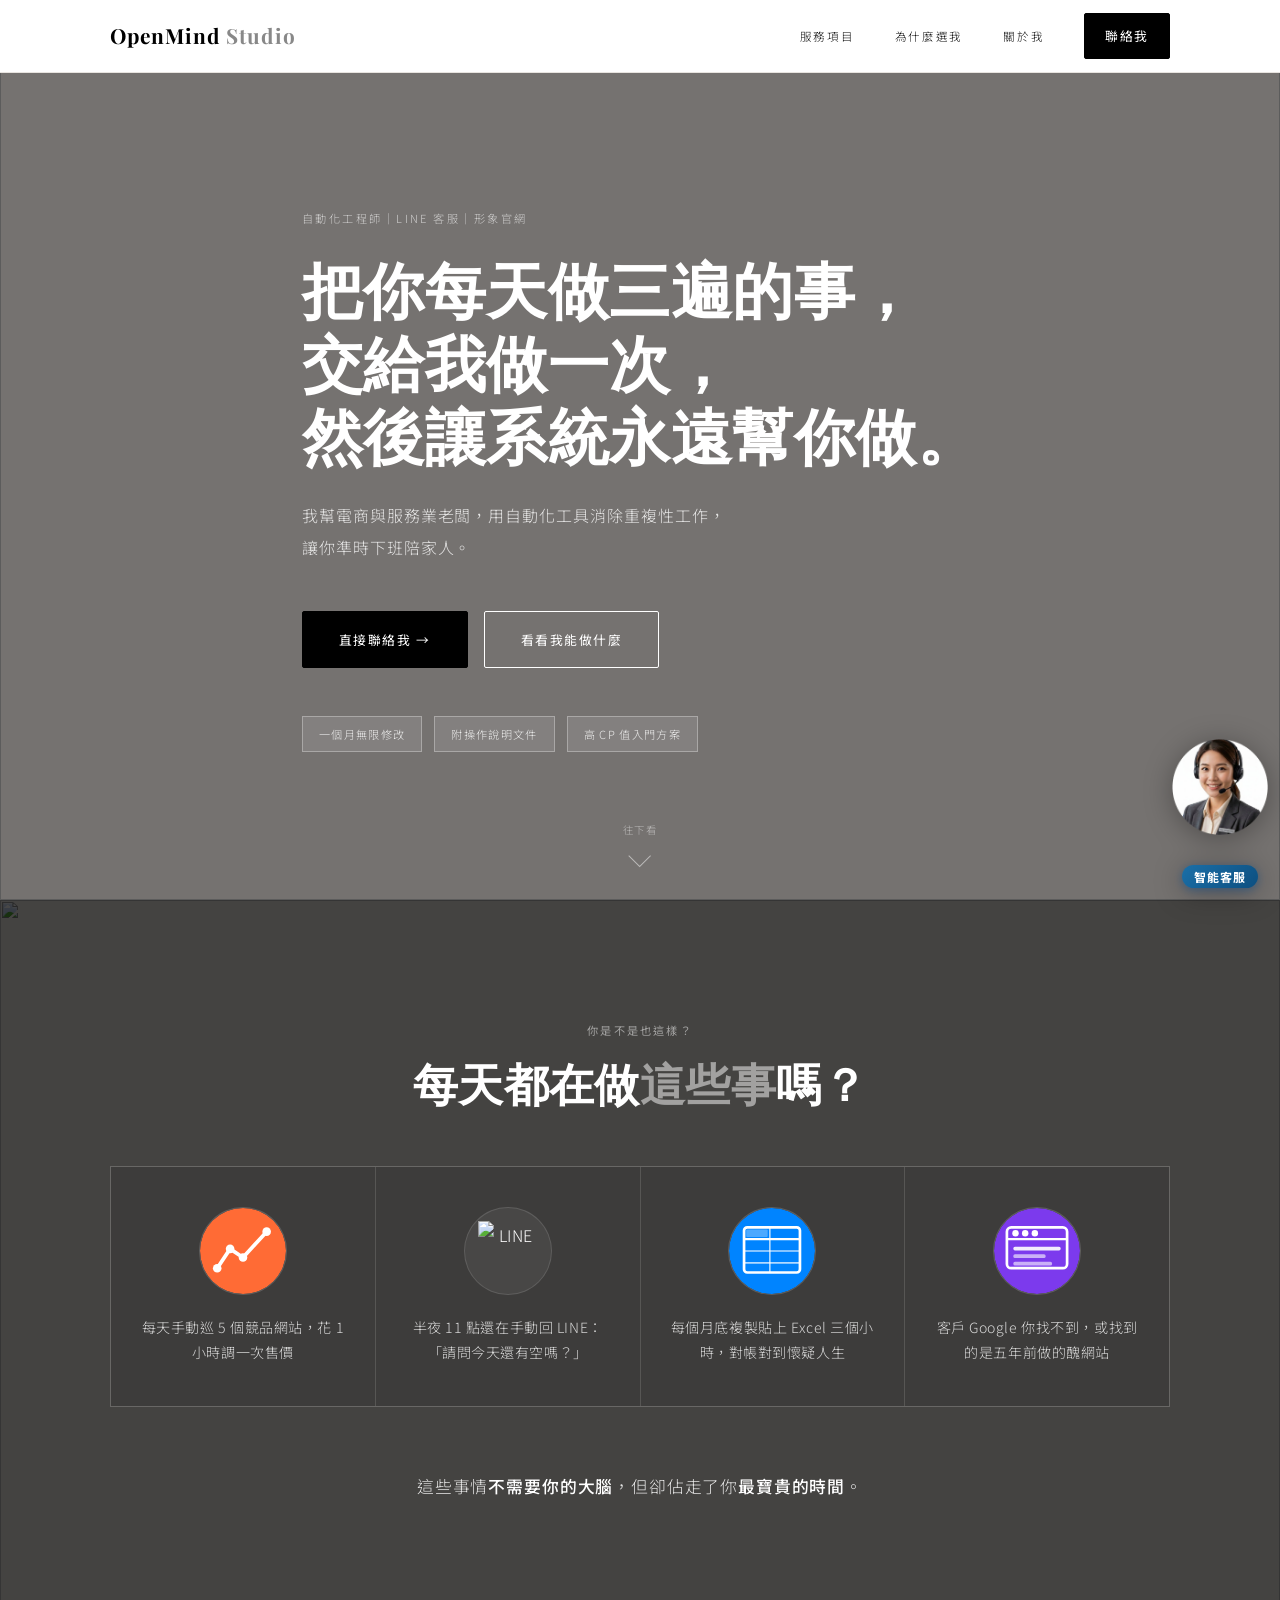
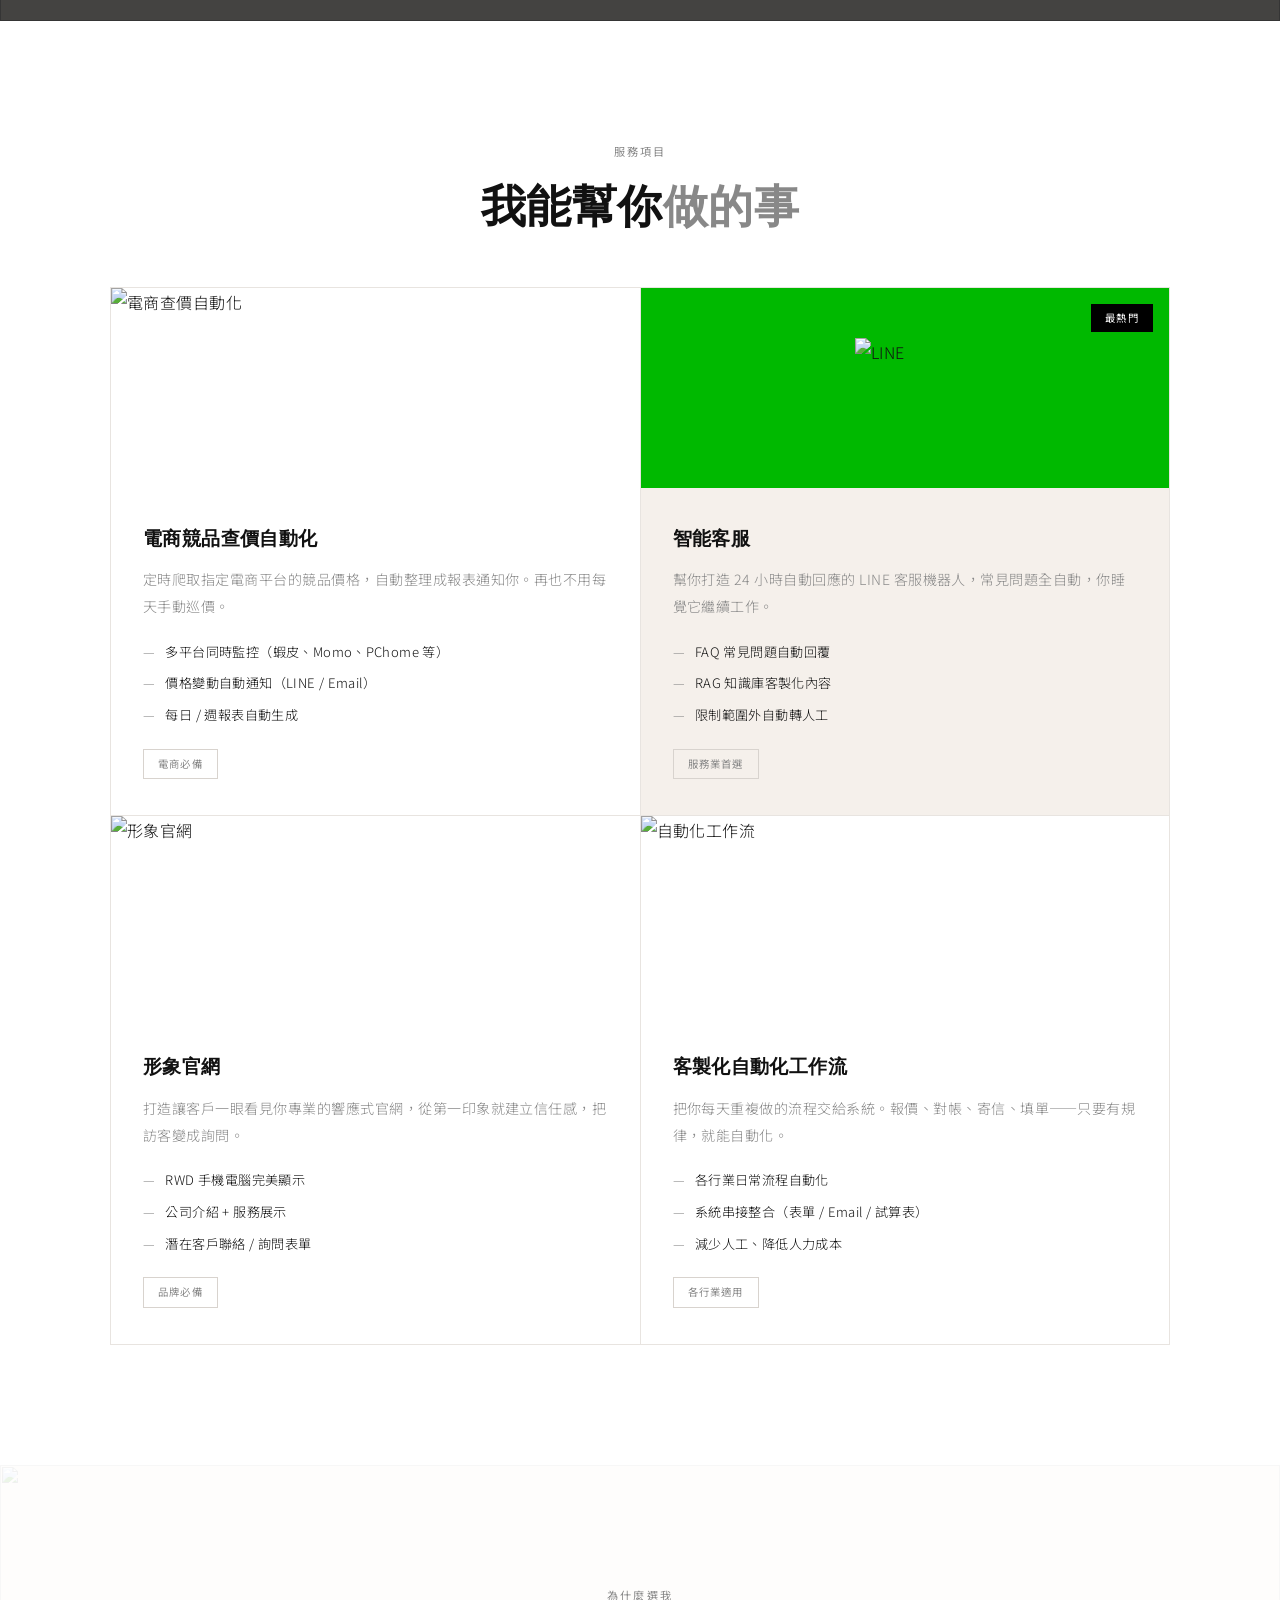
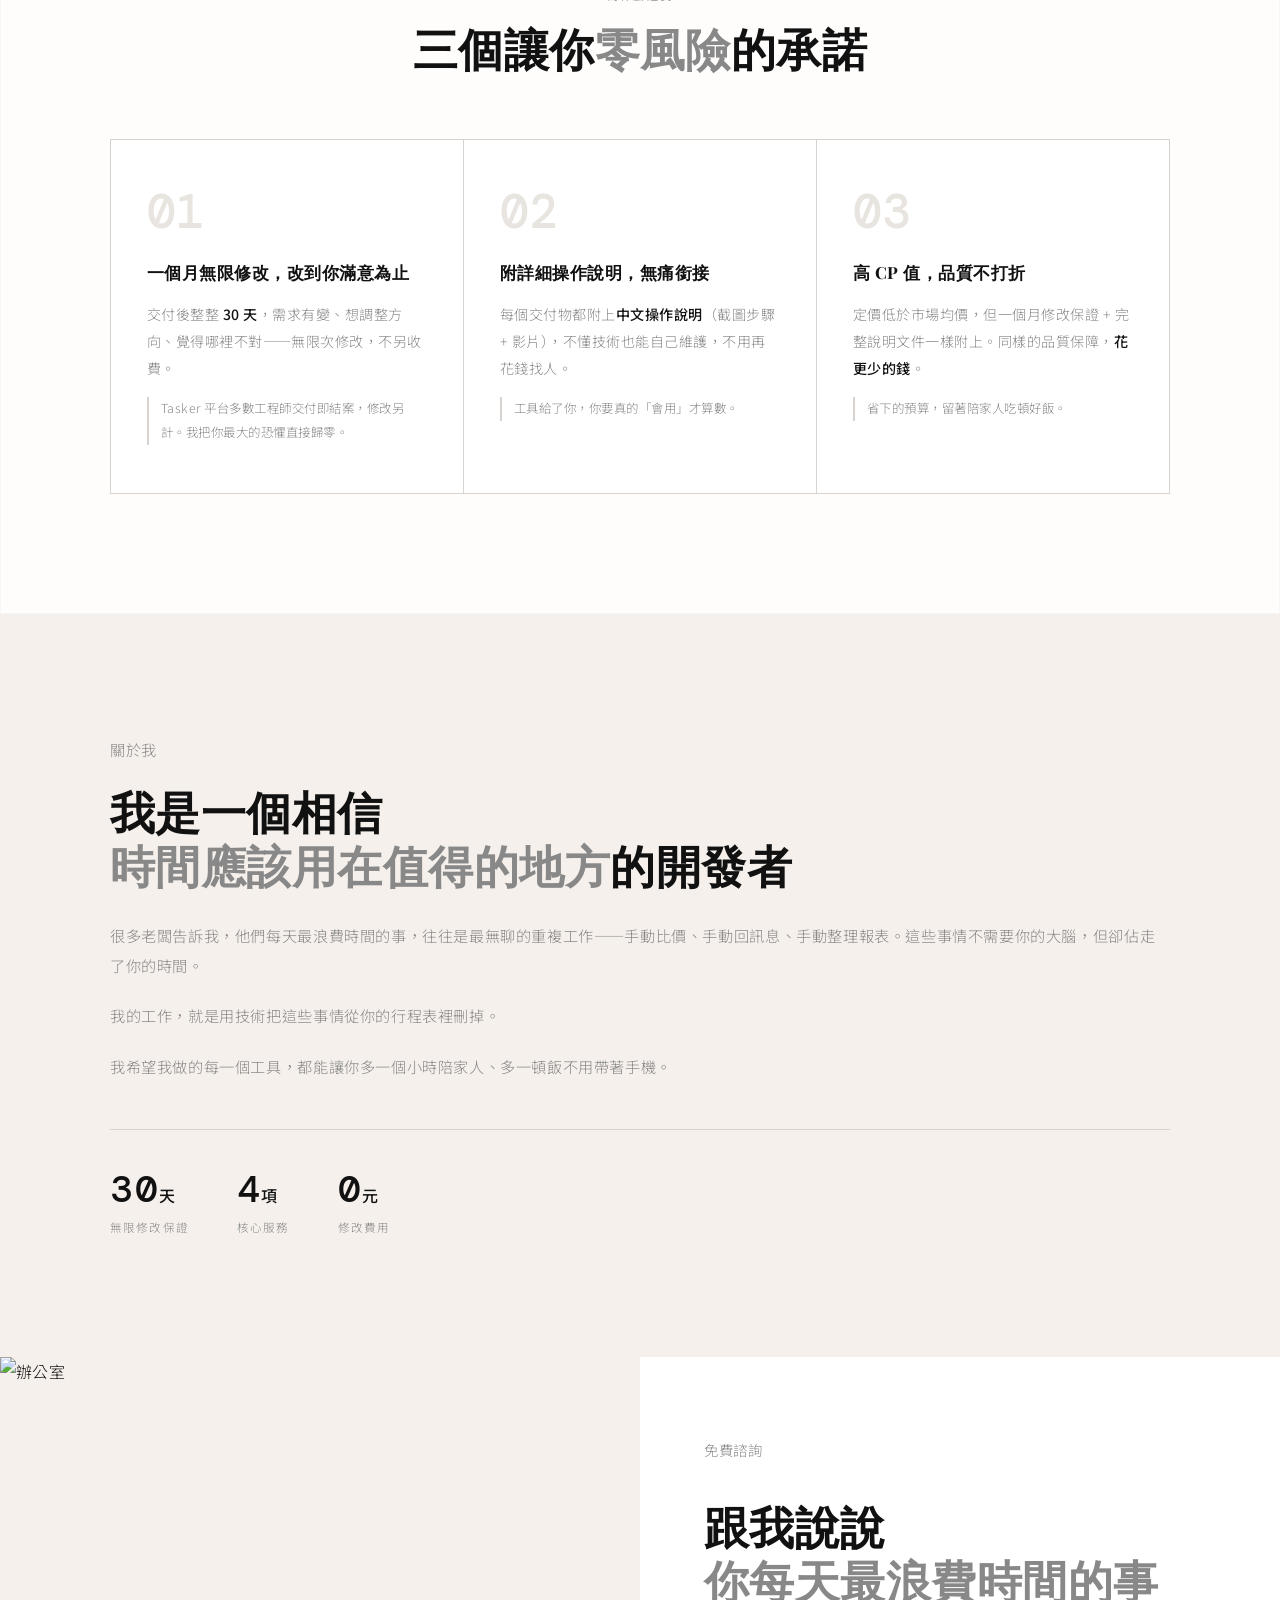
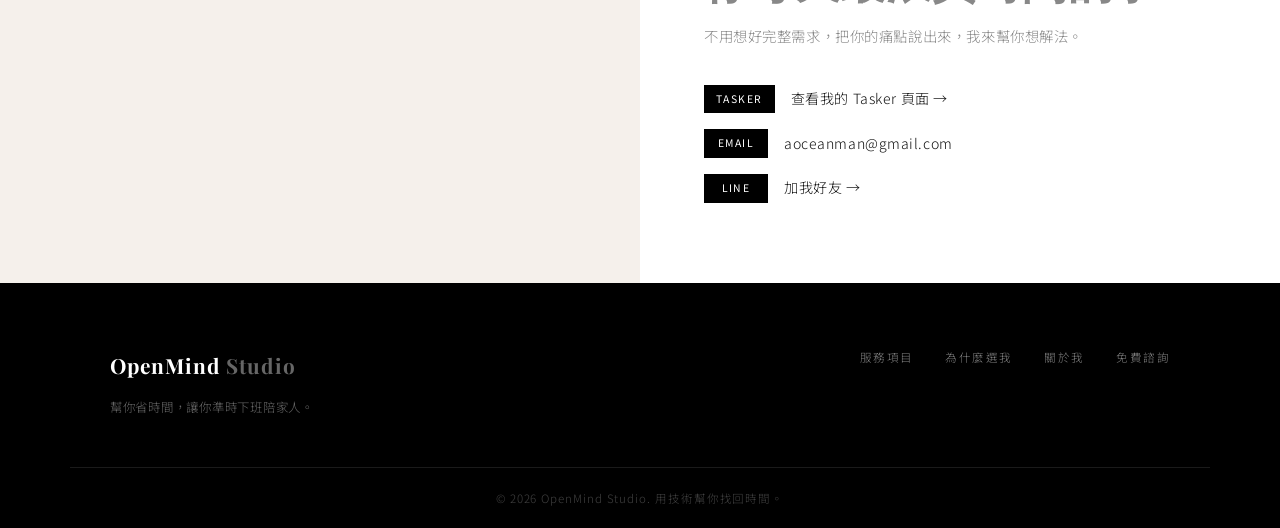
==== commit 6d57af68: "首頁：移除作品集區塊與 portfolio.html；服務卡改「智能客服」；分類更名 - 移除首頁作品集區塊（含電商購物網站等卡片）、導覽列/footer 作品集連結、篩選 JS 與相關 CSS - " ====
--- a/index.html
+++ b/index.html
@@ -3,12 +3,65 @@
 <head>
   <meta charset="UTF-8" />
   <meta name="viewport" content="width=device-width, initial-scale=1.0" />
-  <title>自動化解決方案｜幫你省時間，準時下班陪家人</title>
-  <meta name="description" content="幫電商與服務業老闆用自動化工具消除重複性工作。LINE 智能客服、電商查價爬蟲、形象官網、自動化工作流。一個月無限修改保證。" />
+
+  <!-- ── SEO Primary ── -->
+  <title>OpenMind Studio｜LINE Bot 智能客服・爬蟲自動化・形象官網・台灣接案工程師</title>
+  <meta name="description" content="OpenMind Studio 專為電商與服務業老闆打造自動化解決方案：LINE 智能客服 Bot、競品查價爬蟲、形象官網、自動化工作流。一個月無限修改保證，附中文操作說明，高 CP 值，讓你準時下班陪家人。" />
+  <link rel="canonical" href="https://aoceanman-source.github.io/OpenMind/" />
+
+  <!-- ── Open Graph ── -->
+  <meta property="og:type" content="website" />
+  <meta property="og:url" content="https://aoceanman-source.github.io/OpenMind/" />
+  <meta property="og:title" content="OpenMind Studio｜LINE Bot × 爬蟲自動化 × 形象官網" />
+  <meta property="og:description" content="幫電商與服務業老闆用自動化工具消除重複性工作，讓你準時下班陪家人。一個月無限修改保證。" />
+  <meta property="og:locale" content="zh_TW" />
+
+  <!-- ── Twitter Card ── -->
+  <meta name="twitter:card" content="summary_large_image" />
+  <meta name="twitter:title" content="OpenMind Studio｜自動化接案工程師" />
+  <meta name="twitter:description" content="LINE Bot、爬蟲、官網、自動化工作流。一個月無限修改。" />
+
+  <!-- ── Structured Data ── -->
+  <script type="application/ld+json">
+  {
+    "@context": "https://schema.org",
+    "@type": "ProfessionalService",
+    "name": "OpenMind Studio",
+    "url": "https://aoceanman-source.github.io/OpenMind/",
+    "email": "aoceanman@gmail.com",
+    "description": "台灣接案工程師，專攻 LINE Bot、爬蟲自動化、形象官網開發",
+    "areaServed": "TW",
+    "serviceType": ["LINE Bot開發","爬蟲自動化","形象官網","自動化工作流"]
+  }
+  </script>
+
   <link rel="preconnect" href="https://fonts.googleapis.com" />
   <link rel="preconnect" href="https://fonts.gstatic.com" crossorigin />
   <link href="https://fonts.googleapis.com/css2?family=Playfair+Display:wght@400;700&family=Noto+Sans+TC:wght@300;400;500;700&family=DM+Mono:wght@500&display=swap" rel="stylesheet" />
   <link rel="stylesheet" href="css/style.css" />
+  <style>
+  
+    /* Pain SVG icon */
+    .pain__icon-wrap {
+      width: 88px !important;
+      height: 88px !important;
+      min-width: 88px;
+      border-radius: 50%;
+      display: flex;
+      align-items: center;
+      justify-content: center;
+      background: rgba(255,255,255,0.06);
+      border: 1px solid rgba(255,255,255,0.12);
+      overflow: hidden;
+      flex-shrink: 0;
+    }
+    .pain__icon-wrap svg,
+    .pain__icon-wrap img {
+      width: 100%;
+      height: 100%;
+      object-fit: cover;
+    }
+  </style>
 </head>
 <body>
 
@@ -18,9 +71,8 @@
       <a href="#" class="navbar__logo">
         <span class="logo-text">OpenMind<span class="logo-accent"> Studio</span></span>
       </a>
-      <nav class="navbar__nav" id="navMenu">
+      <nav class="navbar__nav" id="navMenu" aria-label="主要導覽">
         <a href="#services">服務項目</a>
-        <a href="#portfolio">作品集</a>
         <a href="#why-me">為什麼選我</a>
         <a href="#about">關於我</a>
         <a href="#contact" class="btn btn--sm btn--primary">聯絡我</a>
@@ -34,7 +86,7 @@
   <!-- ─── HERO ─── -->
   <section class="hero" id="hero">
     <div class="hero__bg">
-      <img src="https://images.unsplash.com/photo-1498050108023-c5249f4df085?w=1600&q=80" alt="" aria-hidden="true" />
+      <img src="https://images.unsplash.com/photo-1451187580459-43490279c0fa?w=1920&q=90" alt="" aria-hidden="true" />
       <div class="hero__overlay"></div>
     </div>
     <div class="container hero__inner">
@@ -69,7 +121,7 @@
   <!-- ─── PAIN POINTS ─── -->
   <section class="pain" id="pain">
     <div class="pain__bg">
-      <img src="https://images.unsplash.com/photo-1461749280684-dccba630e2f6?w=1600&q=80" alt="" aria-hidden="true" />
+      <img src="https://images.unsplash.com/photo-1526374965328-7f61d4dc18c5?w=1600&q=85" alt="" aria-hidden="true" />
       <div class="pain__overlay"></div>
     </div>
     <div class="container">
@@ -78,25 +130,50 @@
       <div class="pain__grid">
         <div class="pain__card">
           <div class="pain__icon-wrap">
-            <img src="https://images.unsplash.com/photo-1551288049-bebda4e38f71?w=400&q=80" alt="數據分析" />
+            <svg viewBox="0 0 80 80" xmlns="http://www.w3.org/2000/svg" width="80" height="80">
+              <circle cx="40" cy="40" r="40" fill="#FF6B35"/>
+              <polyline points="16,56 28,38 40,46 62,22" stroke="white" stroke-width="3.5" stroke-linecap="round" stroke-linejoin="round" fill="none"/>
+              <circle cx="16" cy="56" r="4" fill="white"/>
+              <circle cx="28" cy="38" r="4" fill="white"/>
+              <circle cx="40" cy="46" r="4" fill="white"/>
+              <circle cx="62" cy="22" r="4" fill="white"/>
+            </svg>
           </div>
           <p>每天手動巡 5 個競品網站，花 1 小時調一次售價</p>
         </div>
         <div class="pain__card">
           <div class="pain__icon-wrap">
-            <img src="img/line_icon.png" alt="LINE 客服" />
+            <img src="https://upload.wikimedia.org/wikipedia/commons/4/41/LINE_logo.svg" alt="LINE" style="width:60px;height:60px;object-fit:contain;"/>
           </div>
           <p>半夜 11 點還在手動回 LINE：「請問今天還有空嗎？」</p>
         </div>
         <div class="pain__card">
           <div class="pain__icon-wrap">
-            <img src="https://images.unsplash.com/photo-1554224155-6726b3ff858f?w=400&q=80" alt="對帳報表" />
+            <svg viewBox="0 0 80 80" xmlns="http://www.w3.org/2000/svg" width="80" height="80">
+              <circle cx="40" cy="40" r="40" fill="#0084FF"/>
+              <rect x="14" y="18" width="52" height="42" rx="3" stroke="white" stroke-width="2.5" fill="none"/>
+              <line x1="14" y1="29" x2="66" y2="29" stroke="white" stroke-width="2"/>
+              <line x1="14" y1="40" x2="66" y2="40" stroke="white" stroke-width="1.5" opacity="0.7"/>
+              <line x1="14" y1="51" x2="66" y2="51" stroke="white" stroke-width="1.5" opacity="0.7"/>
+              <line x1="38" y1="18" x2="38" y2="60" stroke="white" stroke-width="1.5" opacity="0.7"/>
+              <rect x="16" y="20" width="20" height="7" rx="1" fill="white" opacity="0.3"/>
+            </svg>
           </div>
           <p>每個月底複製貼上 Excel 三個小時，對帳對到懷疑人生</p>
         </div>
         <div class="pain__card">
           <div class="pain__icon-wrap">
-            <img src="https://images.unsplash.com/photo-1467232004584-a241de8bcf5d?w=400&q=80" alt="官網" />
+            <svg viewBox="0 0 80 80" xmlns="http://www.w3.org/2000/svg" width="80" height="80">
+              <circle cx="40" cy="40" r="40" fill="#7C3AED"/>
+              <rect x="12" y="18" width="56" height="38" rx="4" stroke="white" stroke-width="2.5" fill="none"/>
+              <line x1="12" y1="29" x2="68" y2="29" stroke="white" stroke-width="2"/>
+              <circle cx="20" cy="23.5" r="3" fill="white"/>
+              <circle cx="29" cy="23.5" r="3" fill="white"/>
+              <circle cx="38" cy="23.5" r="3" fill="white"/>
+              <rect x="18" y="36" width="44" height="3.5" rx="1.5" fill="white" opacity="0.9"/>
+              <rect x="18" y="43" width="30" height="3.5" rx="1.5" fill="white" opacity="0.6"/>
+              <rect x="18" y="50" width="36" height="3.5" rx="1.5" fill="white" opacity="0.6"/>
+            </svg>
           </div>
           <p>客戶 Google 你找不到，或找到的是五年前做的醜網站</p>
         </div>
@@ -114,7 +191,7 @@
 
         <div class="service-card">
           <div class="service-card__img">
-            <img src="https://images.unsplash.com/photo-1518770660439-4636190af475?w=800&q=80" alt="電商查價自動化" />
+            <img src="https://images.unsplash.com/photo-1563013544-824ae1b704d3?w=800&q=85" alt="電商查價自動化" />
           </div>
           <div class="service-card__body">
             <h3>電商競品查價自動化</h3>
@@ -130,11 +207,11 @@
 
         <div class="service-card service-card--featured">
           <div class="service-card__badge">最熱門</div>
-          <div class="service-card__img">
-            <img src="https://images.unsplash.com/photo-1611162617474-5b21e879e113?w=800&q=80" alt="LINE 智能客服" />
+          <div class="service-card__img" style="background:#00B900;display:flex;align-items:center;justify-content:center;">
+            <img src="https://upload.wikimedia.org/wikipedia/commons/4/41/LINE_logo.svg" alt="LINE" style="width:100px;height:100px;object-fit:contain;"/>
           </div>
           <div class="service-card__body">
-            <h3>LINE 智能客服</h3>
+            <h3>智能客服</h3>
             <p>幫你打造 24 小時自動回應的 LINE 客服機器人，常見問題全自動，你睡覺它繼續工作。</p>
             <ul class="service-card__features">
               <li>FAQ 常見問題自動回覆</li>
@@ -147,7 +224,7 @@
 
         <div class="service-card">
           <div class="service-card__img">
-            <img src="https://images.unsplash.com/photo-1467232004584-a241de8bcf5d?w=800&q=80" alt="形象官網" />
+            <img src="https://images.unsplash.com/photo-1581291518857-4e27b48ff24e?w=800&q=85" alt="形象官網" />
           </div>
           <div class="service-card__body">
             <h3>形象官網</h3>
@@ -163,7 +240,7 @@
 
         <div class="service-card">
           <div class="service-card__img">
-            <img src="https://images.unsplash.com/photo-1504868584819-f8e8b4b6d7e3?w=800&q=80" alt="自動化工作流" />
+            <img src="https://images.unsplash.com/photo-1551288049-bebda4e38f71?w=800&q=85" alt="自動化工作流" />
           </div>
           <div class="service-card__body">
             <h3>客製化自動化工作流</h3>
@@ -181,109 +258,6 @@
     </div>
   </section>
 
-  <!-- ─── PORTFOLIO ─── -->
-  <section class="portfolio" id="portfolio">
-    <div class="container">
-      <p class="section-eyebrow">實作案例</p>
-      <h2 class="section-title">這些功能<br /><span class="text-accent">做出來了</span></h2>
-      <p class="portfolio__intro">每一個案例都是實際可運行的專案，不是 mockup。</p>
-      <div class="portfolio__grid">
-
-        <div class="portfolio-card">
-          <div class="portfolio-card__header">
-            <span class="portfolio-card__tag">智能機器人</span>
-          </div>
-          <h3>LINE Bot AI 客服系統</h3>
-          <p>關鍵字自動回覆 FAQ、引導留單、收集潛在客戶資料、RAG 知識庫、轉真人客服偵測。</p>
-          <div class="portfolio-card__features">
-            <span>關鍵字對答</span>
-            <span>RAG 知識庫</span>
-            <span>名單收集</span>
-            <span>LINE SDK</span>
-          </div>
-          <a href="https://github.com/aoceanman-source/OpenMind/tree/main/line-bot-ai-customer-service" class="portfolio-card__link" target="_blank" rel="noopener">看程式碼 →</a>
-        </div>
-
-        <div class="portfolio-card">
-          <div class="portfolio-card__header">
-            <span class="portfolio-card__tag">智能機器人</span>
-            <span class="portfolio-card__tag portfolio-card__tag--accent">餐飲版</span>
-          </div>
-          <h3>LINE Bot 餐廳版</h3>
-          <p>完整餐廳客服機器人：帶位登記、公告發送、優惠券回饋、圖片辨識 POS、成本分析。</p>
-          <div class="portfolio-card__features">
-            <span>帶位登記</span>
-            <span>優惠券系統</span>
-            <span>AI 圖片辨識</span>
-            <span>Google Sheet</span>
-          </div>
-          <a href="https://github.com/aoceanman-source/OpenMind/tree/main/line-bot-restaurant" class="portfolio-card__link" target="_blank" rel="noopener">看程式碼 →</a>
-        </div>
-
-        <div class="portfolio-card">
-          <div class="portfolio-card__header">
-            <span class="portfolio-card__tag">自動化</span>
-          </div>
-          <h3>電商競品查價爬蟲</h3>
-          <p>多電商平台同時監控：PChome、露天、momo、Yahoo、蝦皮、酷澎。價格變動自動通知LINE/Email。</p>
-          <div class="portfolio-card__features">
-            <span>多平台爬蟲</span>
-            <span>價格監控</span>
-            <span>LINE 通知</span>
-            <span>Python + Playwright</span>
-          </div>
-          <a href="https://github.com/aoceanman-source/OpenMind/tree/main/ecommerce-scraper" class="portfolio-card__link" target="_blank" rel="noopener">看程式碼 →</a>
-        </div>
-
-        <div class="portfolio-card">
-          <div class="portfolio-card__header">
-            <span class="portfolio-card__tag">自動化</span>
-          </div>
-          <h3>AI 工作流程引擎</h3>
-          <p>多流程串聯自動化系統，支援 Webhook / LINE / Email 觸發，Gemini AI 智能分流，即時狀態追蹤。</p>
-          <div class="portfolio-card__features">
-            <span>視覺化流程設定</span>
-            <span>AI 決策節點</span>
-            <span>任務隊列管理</span>
-            <span>多觸發支援</span>
-          </div>
-          <a href="https://github.com/aoceanman-source/OpenMind/tree/main/ai-workflow-automation" class="portfolio-card__link" target="_blank" rel="noopener">看程式碼 →</a>
-        </div>
-
-        <div class="portfolio-card">
-          <div class="portfolio-card__header">
-            <span class="portfolio-card__tag">智能機器人</span>
-          </div>
-          <h3>網站 AI 聊天 Widget</h3>
-          <p>可嵌入任何網站的 AI 聊天窗口，自動識別 LINE 導流，Gemini 即時回覆，訪客資訊收集。</p>
-          <div class="portfolio-card__features">
-            <span>一行程式碼嵌入</span>
-            <span>LINE 導流</span>
-            <span>訪客資料收集</span>
-            <span>對話紀錄匯出</span>
-          </div>
-          <a href="https://github.com/aoceanman-source/OpenMind/tree/main/website-chatbot-widget" class="portfolio-card__link" target="_blank" rel="noopener">看程式碼 →</a>
-        </div>
-
-        <div class="portfolio-card">
-          <div class="portfolio-card__header">
-            <span class="portfolio-card__tag">網站模板</span>
-          </div>
-          <h3>落地頁 / 形象官網模板</h3>
-          <p>響應式網站模板，包含餐廳版、工作室版，RWD 手機電腦完美顯示，聯絡表單整合。</p>
-          <div class="portfolio-card__features">
-            <span>RWD 響應式</span>
-            <span>HTML/CSS/JS</span>
-            <span>多種風格</span>
-            <span>無需後端</span>
-          </div>
-          <a href="https://github.com/aoceanman-source/OpenMind/tree/main/landing-page-template" class="portfolio-card__link" target="_blank" rel="noopener">看程式碼 →</a>
-        </div>
-
-      </div>
-    </div>
-  </section>
-
   <!-- ─── WHY ME ─── -->
   <section class="why-me" id="why-me">
     <div class="why-me__bg">
@@ -294,7 +268,6 @@
       <p class="section-eyebrow">為什麼選我</p>
       <h2 class="section-title">三個讓你<span class="text-accent">零風險</span>的承諾</h2>
       <div class="why-me__grid">
-
         <div class="why-card">
           <div class="why-card__number mono">01</div>
           <div class="why-card__content">
@@ -303,7 +276,6 @@
             <p class="why-card__note">Tasker 平台多數工程師交付即結案，修改另計。我把你最大的恐懼直接歸零。</p>
           </div>
         </div>
-
         <div class="why-card">
           <div class="why-card__number mono">02</div>
           <div class="why-card__content">
@@ -312,7 +284,6 @@
             <p class="why-card__note">工具給了你，你要真的「會用」才算數。</p>
           </div>
         </div>
-
         <div class="why-card">
           <div class="why-card__number mono">03</div>
           <div class="why-card__content">
@@ -321,21 +292,13 @@
             <p class="why-card__note">省下的預算，留著陪家人吃頓好飯。</p>
           </div>
         </div>
-
       </div>
     </div>
   </section>
 
   <!-- ─── ABOUT ─── -->
   <section class="about" id="about">
-    <div class="container about__inner">
-      <div class="about__avatar-wrap">
-        <div class="about__avatar" aria-label="個人頭像">
-          <div class="avatar-placeholder">
-            <span>你的頭像</span>
-          </div>
-        </div>
-      </div>
+    <div class="container about__inner" style="grid-template-columns:1fr;">
       <div class="about__content">
         <p class="section-eyebrow">關於我</p>
         <h2 class="section-title">我是一個相信<br /><span class="text-accent">時間應該用在值得的地方</span>的開發者</h2>
@@ -363,7 +326,7 @@
   <!-- ─── CONTACT ─── -->
   <section class="contact" id="contact">
     <div class="contact__img-panel">
-      <img src="https://images.unsplash.com/photo-1497366216548-37526070297c?w=800&q=80" alt="辦公室" />
+      <img src="https://images.unsplash.com/photo-1521737604893-d14cc237f11d?w=800&q=85" alt="辦公室" />
     </div>
     <div class="contact__right">
       <div class="contact__copy">
@@ -397,13 +360,12 @@
         </a>
         <p>幫你省時間，讓你準時下班陪家人。</p>
       </div>
-      <div class="footer__links">
+      <nav class="footer__links" aria-label="頁尾導覽">
         <a href="#services">服務項目</a>
-        <a href="#portfolio">作品集</a>
         <a href="#why-me">為什麼選我</a>
         <a href="#about">關於我</a>
         <a href="#contact">免費諮詢</a>
-      </div>
+      </nav>
     </div>
     <div class="footer__bottom">
       <p>© 2026 OpenMind Studio. 用技術幫你找回時間。</p>
@@ -411,5 +373,219 @@
   </footer>
 
   <script src="js/main.js"></script>
+  <!-- ── AI 智能客服 Widget ── -->
+  <style>
+    #cb-btn {
+      position: fixed; bottom: 12px; right: 12px;
+      z-index: 2147483647;
+      width: 96px;
+      background: transparent;
+      border: none;
+      padding: 0; cursor: pointer;
+      display: flex; flex-direction: column; align-items: center; gap: 6px;
+      transition: transform .22s;
+      filter: drop-shadow(0 4px 14px rgba(0,0,0,.32));
+    }
+    #cb-btn:hover { transform: translateY(-3px); }
+    #cb-btn > img {
+      width: 96px; height: 120px;
+      object-fit: contain; object-position: center top;
+      display: block; pointer-events: none;
+    }
+    #cb-btn > span {
+      font-size: .75rem; font-weight: 700; letter-spacing: .08em;
+      color: #fff; pointer-events: none; white-space: nowrap;
+      font-family: 'Noto Sans TC', sans-serif;
+      background: linear-gradient(135deg, #1a6fa8, #0d4f80);
+      padding: 3px 12px; border-radius: 12px;
+      box-shadow: 0 2px 8px rgba(0,80,160,.4);
+    }
+
+    #cb-win {
+      position: fixed; bottom: 142px; right: 16px; z-index: 2147483646;
+      width: 360px; max-height: 560px;
+      background: #f5f7fa; border: 1px solid #d0d8e4; border-radius: 16px;
+      box-shadow: 0 20px 60px rgba(0,0,0,.25);
+      display: flex; flex-direction: column;
+      opacity: 0; transform: translateY(16px) scale(.97);
+      pointer-events: none; transition: opacity .25s, transform .25s;
+      font-family: 'Noto Sans TC', -apple-system, sans-serif;
+    }
+    #cb-win.open { opacity:1; transform:translateY(0) scale(1); pointer-events:all; }
+    .cb-head { display:flex; align-items:center; gap:.75rem; padding:.75rem 1rem; border-radius:16px 16px 0 0; background:linear-gradient(135deg,#1a6fa8,#0d4f80); flex-shrink:0; }
+    .cb-head-av { width:44px; height:44px; border-radius:50%; background:#000; overflow:hidden; flex-shrink:0; border:2px solid rgba(255,255,255,.3); }
+    .cb-head-av img { width:100%; height:115%; object-fit:cover; object-position:center 10%; }
+    .cb-head-info { flex:1; }
+    .cb-head-name { font-size:.88rem; font-weight:700; color:#fff; }
+    .cb-head-status { font-size:.66rem; color:rgba(255,255,255,.8); display:flex; align-items:center; gap:.3rem; margin-top:.1rem; }
+    .cb-head-status::before { content:""; width:7px; height:7px; border-radius:50%; background:#4eff91; display:inline-block; }
+    .cb-close { background:rgba(255,255,255,.15); border:none; color:#fff; font-size:1.1rem; cursor:pointer; padding:.3rem .6rem; border-radius:6px; transition:background .2s; line-height:1; }
+    .cb-close:hover { background:rgba(255,255,255,.3); }
+    .cb-msgs { flex:1; overflow-y:auto; padding:1rem; display:flex; flex-direction:column; gap:.75rem; max-height:370px; background:#f5f7fa; }
+    .cb-msgs::-webkit-scrollbar { width:4px; }
+    .cb-msgs::-webkit-scrollbar-thumb { background:#c0c8d4; border-radius:2px; }
+    .cb-msg { display:flex; gap:.5rem; align-items:flex-end; }
+    .cb-msg.user { justify-content:flex-end; }
+    .cb-msg-av { width:28px; height:28px; border-radius:50%; flex-shrink:0; background:#000; overflow:hidden; }
+    .cb-msg-av img { width:100%; height:115%; object-fit:cover; object-position:center 10%; }
+    .cb-bubble { max-width:78%; padding:.6rem .9rem; border-radius:14px; font-size:.83rem; line-height:1.65; }
+    .cb-msg.bot .cb-bubble { background:#fff; color:#222; border-bottom-left-radius:3px; box-shadow:0 1px 4px rgba(0,0,0,.08); }
+    .cb-msg.user .cb-bubble { background:#1a6fa8; color:#fff; border-bottom-right-radius:3px; }
+    .cb-typing { display:flex; gap:4px; padding:.6rem .85rem; background:#fff; border-radius:14px; border-bottom-left-radius:3px; width:fit-content; align-items:center; box-shadow:0 1px 4px rgba(0,0,0,.08); }
+    .cb-dot { width:6px; height:6px; border-radius:50%; background:#1a6fa8; animation:cbDot 1.2s ease-in-out infinite; }
+    .cb-dot:nth-child(2){animation-delay:.2s;} .cb-dot:nth-child(3){animation-delay:.4s;}
+    @keyframes cbDot{0%,80%,100%{transform:scale(.7);opacity:.5}40%{transform:scale(1);opacity:1}}
+    .cb-quick { display:flex; gap:.4rem; flex-wrap:wrap; padding:.5rem 1rem .25rem; background:#f5f7fa; }
+    .cb-quick-btn { background:rgba(26,111,168,.1); border:1px solid rgba(26,111,168,.3); color:#1a6fa8; font-size:.7rem; padding:.3rem .7rem; border-radius:20px; cursor:pointer; font-family:inherit; transition:background .2s; white-space:nowrap; }
+    .cb-quick-btn:hover { background:rgba(26,111,168,.2); }
+    .cb-foot { display:flex; gap:.5rem; padding:.75rem 1rem; border-top:1px solid #dde3ec; background:#fff; border-radius:0 0 16px 16px; }
+    .cb-input { flex:1; background:#f0f3f8; border:1px solid #d0d8e4; border-radius:20px; padding:.55rem 1rem; color:#222; font-size:.82rem; font-family:inherit; outline:none; transition:border-color .2s; }
+    .cb-input:focus { border-color:#1a6fa8; }
+    .cb-input::placeholder { color:#aaa; }
+    .cb-send { width:38px; height:38px; border-radius:50%; background:#1a6fa8; border:none; cursor:pointer; display:flex; align-items:center; justify-content:center; font-size:.9rem; transition:background .2s,transform .15s; flex-shrink:0; }
+    .cb-send:hover { background:#155a8a; transform:scale(1.08); }
+    .cb-send:disabled { background:#c0c8d4; cursor:not-allowed; transform:none; }
+    @media(max-width:420px){#cb-win{width:calc(100vw - 24px);right:8px;bottom:120px;}#cb-btn{bottom:8px;right:8px;width:88px;}#cb-btn>img{width:88px;height:88px;}}
+  </style>
+
+  <button id="cb-btn" onclick="cbToggle()" aria-label="開啟 AI 智能客服">
+    <img src="img/chloe.png" alt="AI客服 Chloe" />
+    <span>智能客服</span>
+  </button>
+  <div id="cb-win" role="dialog" aria-modal="true" aria-label="AI 智能客服">
+    <div class="cb-head">
+      <div class="cb-head-av"><img src="img/chloe.png" alt="Chloe" /></div>
+      <div class="cb-head-info">
+        <div class="cb-head-name">OpenMind 智能助理</div>
+        <div class="cb-head-status">線上中，即時回應</div>
+      </div>
+      <button class="cb-close" onclick="cbToggle()" aria-label="關閉">✕</button>
+    </div>
+    <div class="cb-msgs" id="cb-msgs"></div>
+    <div class="cb-quick" id="cb-quick">
+      <button class="cb-quick-btn" onclick="cbQuick(this)">💬 LINE Bot 費用？</button>
+      <button class="cb-quick-btn" onclick="cbQuick(this)">⏱ 需要多久完成？</button>
+      <button class="cb-quick-btn" onclick="cbQuick(this)">🌐 網站設計價格？</button>
+      <button class="cb-quick-btn" onclick="cbQuick(this)">🔄 售後服務？</button>
+    </div>
+    <div class="cb-foot">
+      <input id="cb-input" class="cb-input" type="text" placeholder="輸入訊息…" onkeydown="if(event.key==='Enter')cbSend()" maxlength="200" />
+      <button class="cb-send" onclick="cbSend()" aria-label="送出">➤</button>
+    </div>
+  </div>
+
+  <script>
+  (function(){
+    const SYSTEM = `你是 OpenMind Studio 的智能客服助理。用繁體中文回答，語氣親切專業，回答簡潔（100字以內）。
+
+OpenMind Studio 是台灣接案工程師工作室，專注三大服務：
+1. LINE Bot AI 客服系統：24小時自動回應、常見問題自動處理、可串接預約/訂單，價格約 NT$8,000~25,000，工期 1~3 週
+2. 爬蟲自動化：競品查價、庫存監控、電商資料收集，價格依需求報價，約 NT$5,000~20,000
+3. 形象官網：RWD 響應式設計、SEO 優化、含 LINE 諮詢按鈕，價格約 NT$15,000~40,000，工期 2~4 週
+
+保證：一個月無限修改，附中文操作說明。
+聯絡方式：引導至 LINE 或表單諮詢。
+不確定的問題請說「這個問題讓我幫您轉接真人工程師確認」。`;
+
+    let history = [];
+    let isOpen = false;
+    let isSending = false;
+
+    function getSessionId() {
+      let id = localStorage.getItem('om_session_id');
+      if (!id) {
+        id = crypto.randomUUID();
+        localStorage.setItem('om_session_id', id);
+      }
+      return id;
+    }
+
+    function initGreeting() {
+      const msgs = document.getElementById('cb-msgs');
+      appendMsg('bot', '哈囉您好！我是 OpenMind Studio 的智能客服 👋<br>想了解 LINE Bot、電商網站、官網設計或爬蟲自動化？直接問我！');
+    }
+
+    window.cbToggle = function() {
+      isOpen = !isOpen;
+      const win = document.getElementById('cb-win');
+      win.classList.toggle('open', isOpen);
+      if (isOpen && history.length === 0) {
+        initGreeting();
+        setTimeout(() => document.getElementById('cb-input').focus(), 300);
+      }
+    };
+    window.cbQuick=function(el){
+      document.getElementById("cb-input").value=el.textContent.trim().replace(/^\S+\s*/,"");
+      document.getElementById("cb-quick").style.display="none";
+      cbSend();
+    };
+
+    window.cbSend = async function() {
+      if (isSending) return;
+      const input = document.getElementById('cb-input');
+      const text = input.value.trim();
+      if (!text) return;
+
+      input.value = '';
+      appendMsg('user', escHtml(text));
+      document.getElementById('cb-quick').style.display = 'none';
+      history.push({ role: 'user', content: text });
+
+      isSending = true;
+      document.querySelector('.cb-send').disabled = true;
+
+      const typingId = appendTyping();
+
+      try {
+        const res = await fetch(
+          'https://n8n-asher.zeabur.app/webhook/openmind-chat',
+          {
+            method: 'POST',
+            headers: {
+              'Content-Type': 'application/json'
+            },
+            body: JSON.stringify({ sessionId: getSessionId(), message: text })
+          }
+        );
+        const data = await res.json();
+        removeTyping(typingId);
+
+        const reply = data?.reply || '抱歉，我暫時無法回應，請直接透過 LINE 聯繫我們 😊';
+        history.push({ role: 'assistant', content: reply });
+        appendMsg('bot', escHtml(reply).replace(/\n/g,'<br>'));
+
+      } catch(e) {
+        removeTyping(typingId);
+        appendMsg('bot', '連線異常，請稍後再試，或直接 <a href="#contact" style="color:#00B900">填寫表單</a> 聯絡我們 🙏');
+      }
+
+      isSending = false;
+      document.querySelector('.cb-send').disabled = false;
+      input.focus();
+    };
+    function escHtml(s){return s.replace(/&/g,'&amp;').replace(/</g,'&lt;').replace(/>/g,'&gt;').replace(/"/g,'&quot;');}
+    function appendMsg(role,content){
+      var msgs=document.getElementById("cb-msgs");
+      var row=document.createElement("div");
+      row.className="cb-msg "+role;
+      if(role==="bot"){
+        row.innerHTML='<div class="cb-msg-av"><img src="img/chloe.png" alt="Chloe"/></div><div class="cb-bubble">'+content+'</div>';
+      }else{
+        row.innerHTML='<div class="cb-bubble">'+content+'</div>';
+      }
+      msgs.appendChild(row);msgs.scrollTop=msgs.scrollHeight;
+    }
+    function appendTyping(){
+      var msgs=document.getElementById("cb-msgs");
+      var id="typing-"+Date.now();
+      var row=document.createElement("div");
+      row.className="cb-msg bot";row.id=id;
+      row.innerHTML='<div class="cb-msg-av"><img src="img/chloe.png" alt="Chloe"/></div><div class="cb-typing"><div class="cb-dot"></div><div class="cb-dot"></div><div class="cb-dot"></div></div>';
+      msgs.appendChild(row);msgs.scrollTop=msgs.scrollHeight;return id;
+    }
+    function removeTyping(id){var el=document.getElementById(id);if(el)el.remove();}
+  })();
+  </script>
+
 </body>
 </html>
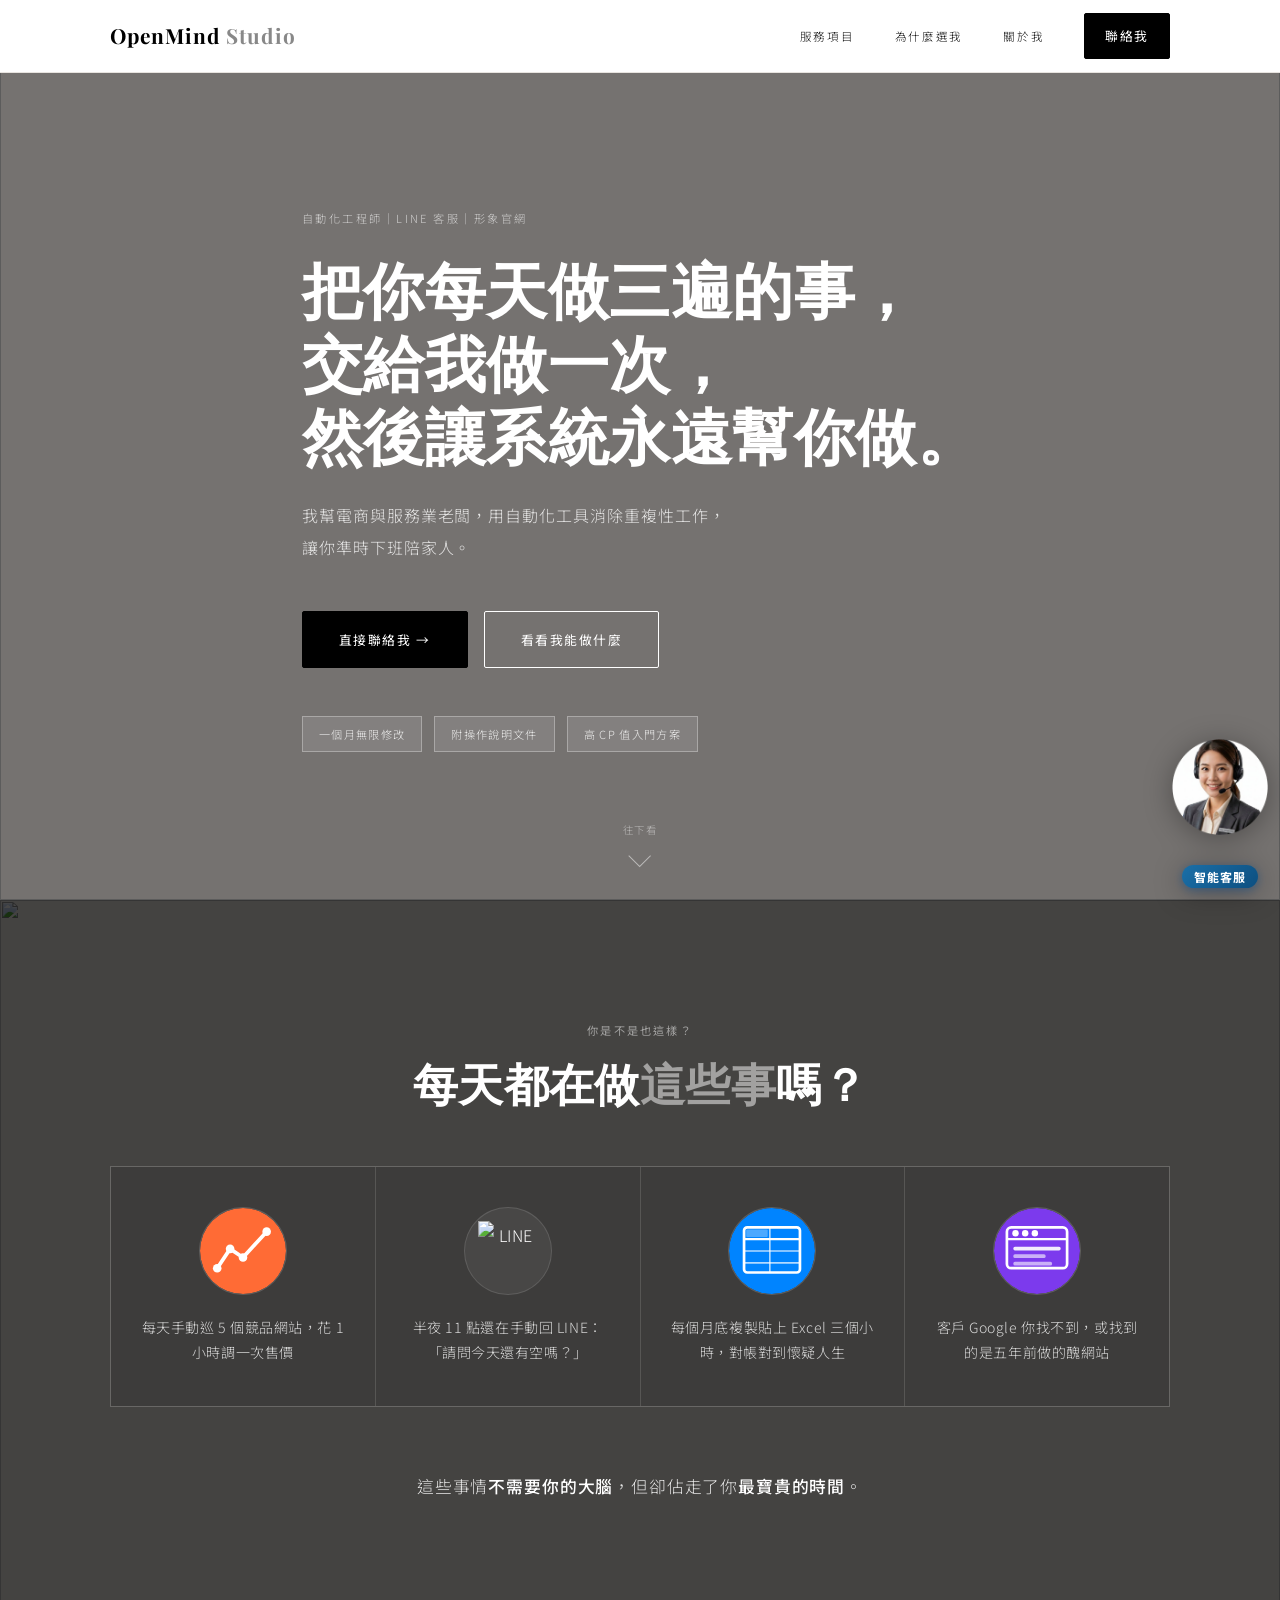
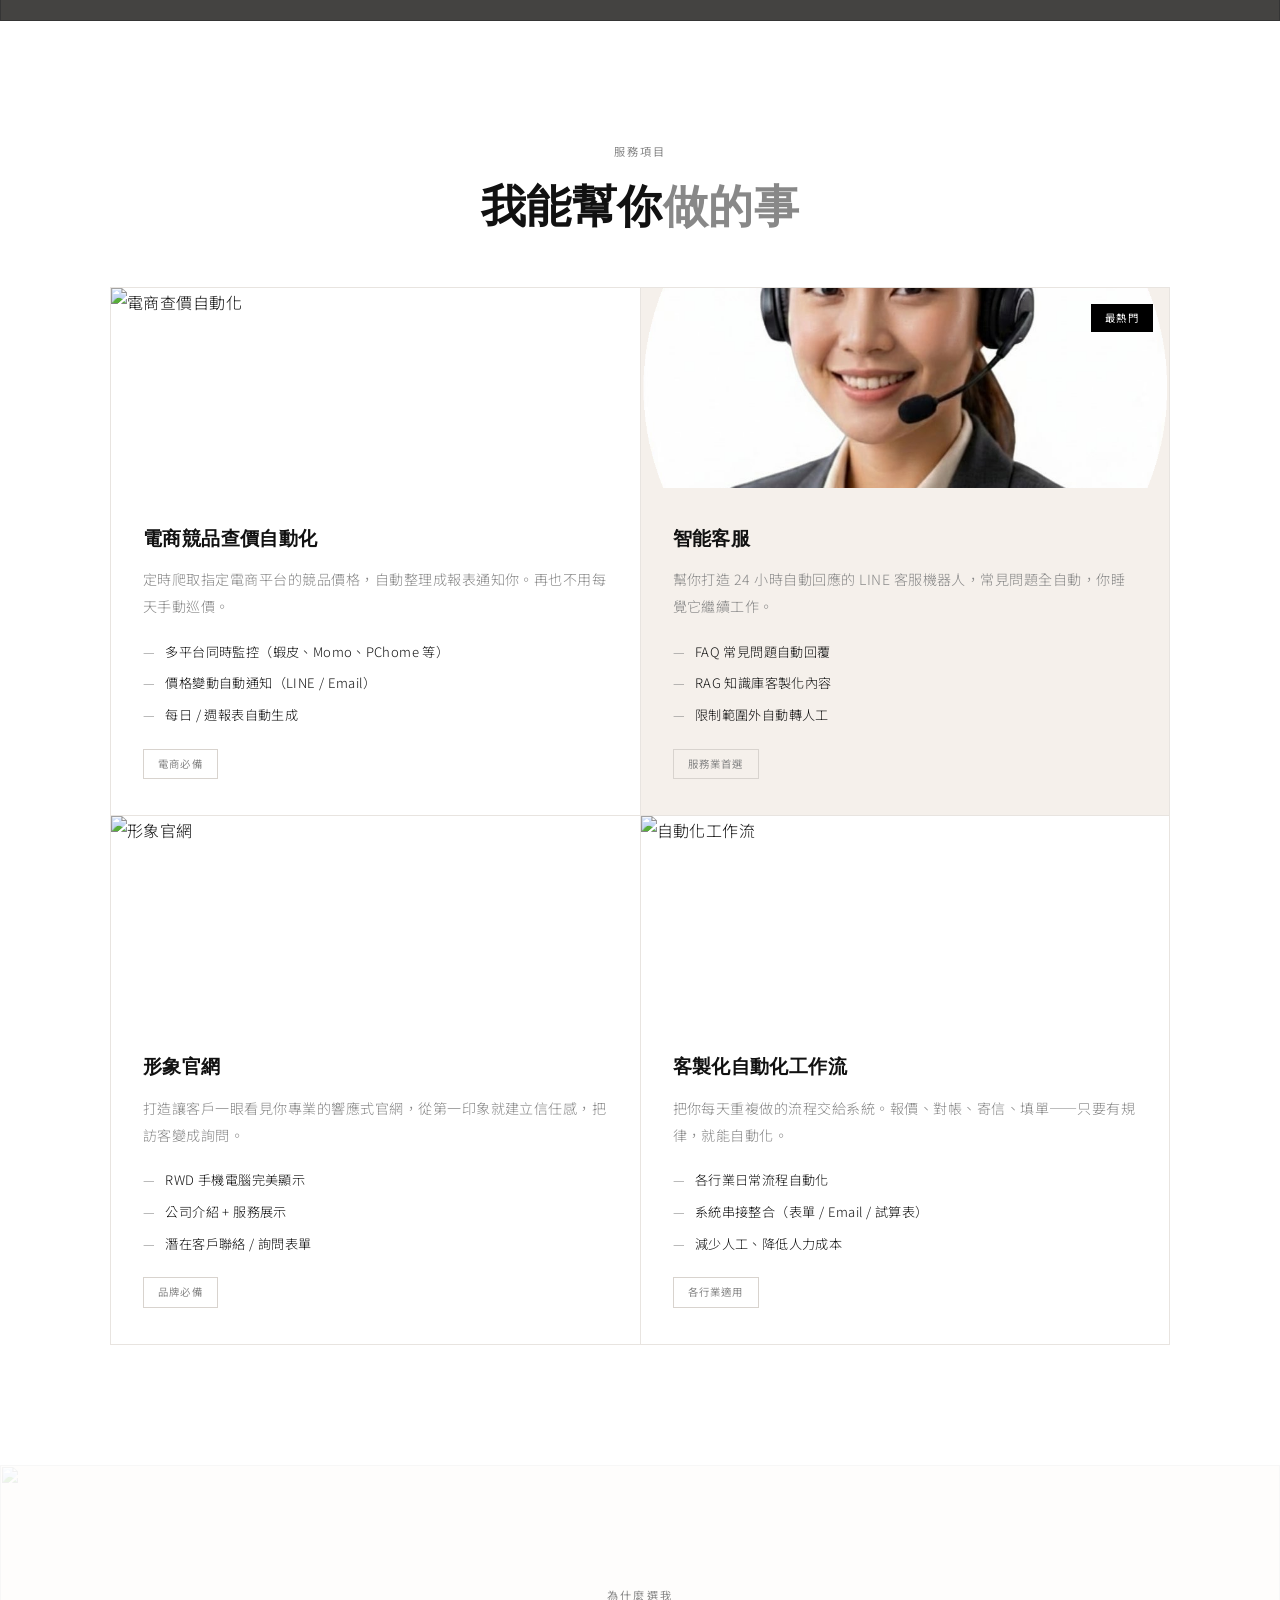
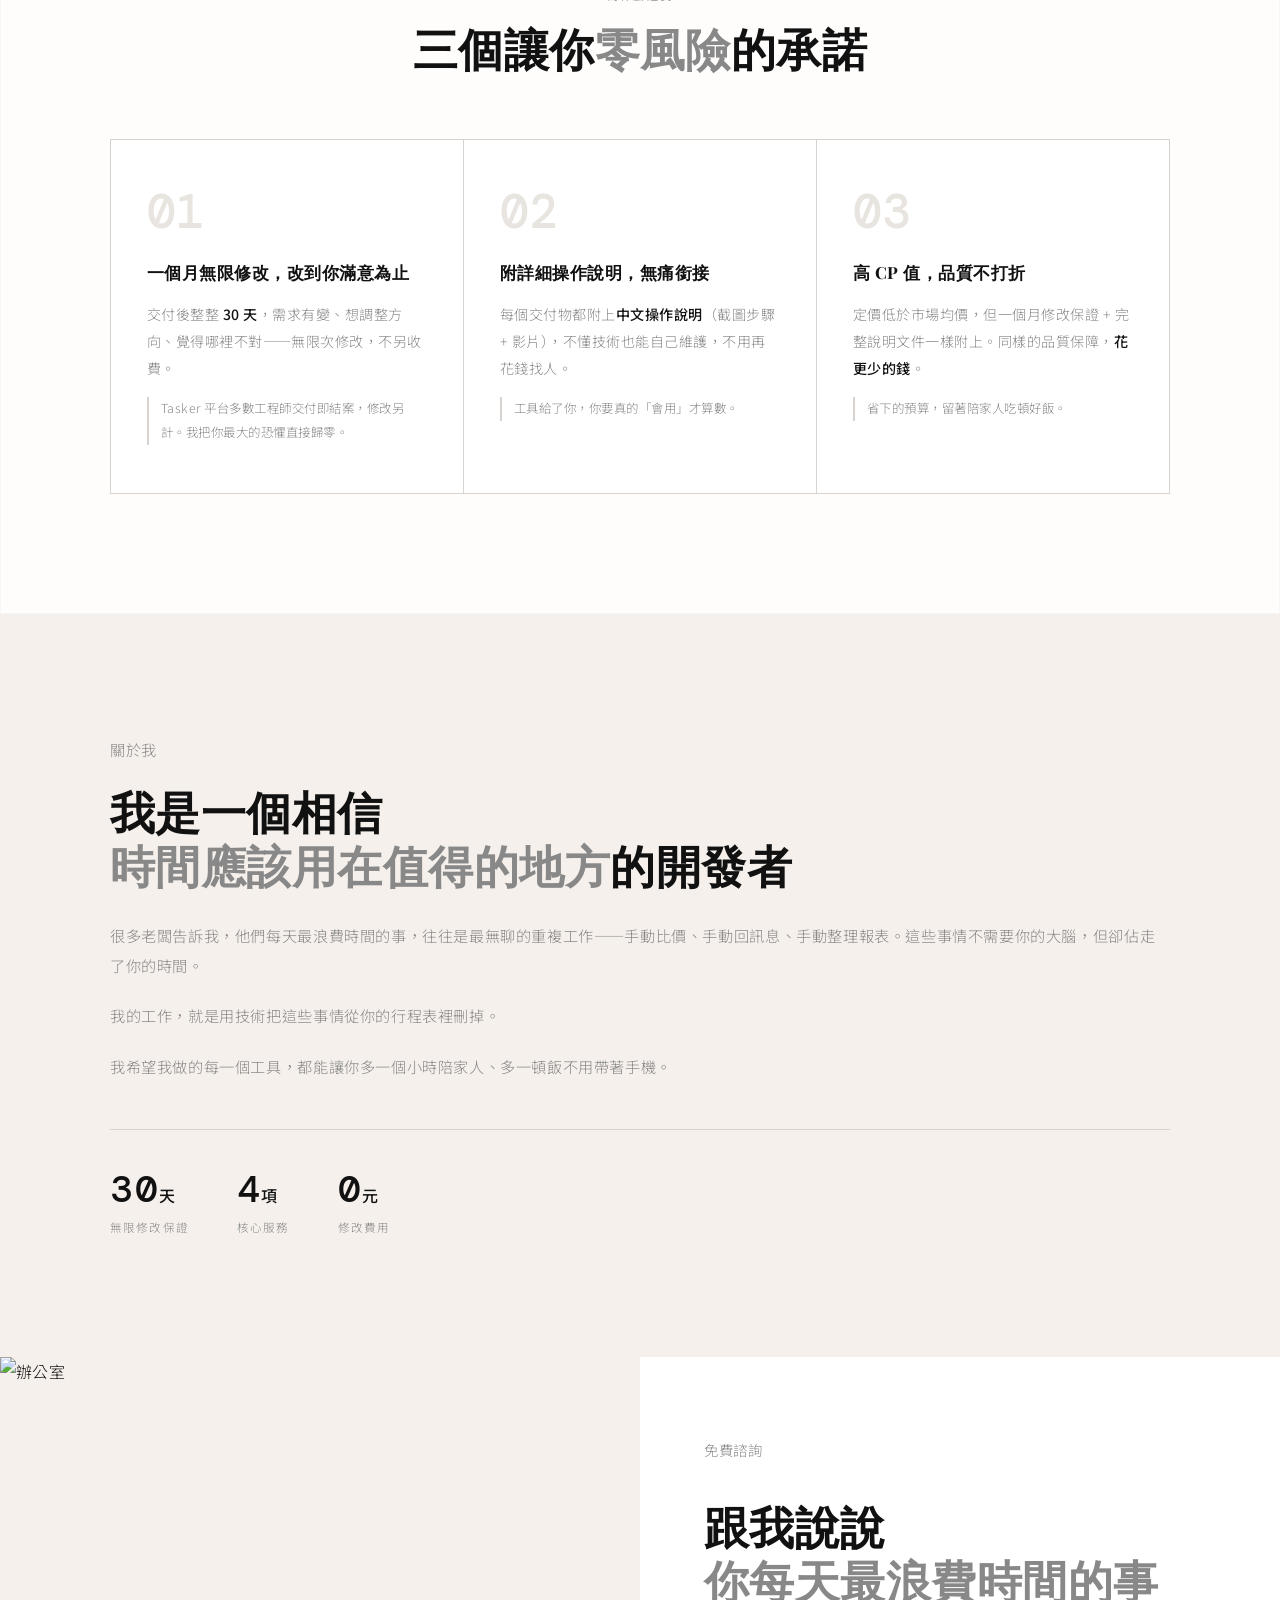
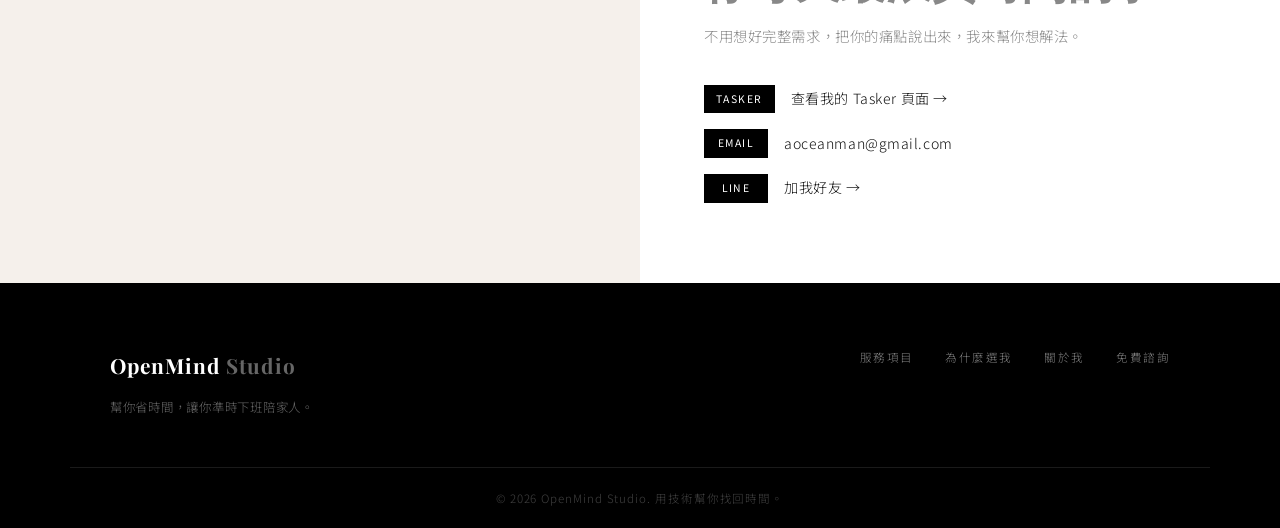
==== commit 1854a0cb: "服務卡：智能客服改用 chloe 客服照取代 LINE logo Co-Authored-By: Claude Opus 4.8 <noreply@anthropic.com> Claude-Sess" ====
--- a/index.html
+++ b/index.html
@@ -207,8 +207,8 @@
 
         <div class="service-card service-card--featured">
           <div class="service-card__badge">最熱門</div>
-          <div class="service-card__img" style="background:#00B900;display:flex;align-items:center;justify-content:center;">
-            <img src="https://upload.wikimedia.org/wikipedia/commons/4/41/LINE_logo.svg" alt="LINE" style="width:100px;height:100px;object-fit:contain;"/>
+          <div class="service-card__img">
+            <img src="img/chloe.png" alt="智能客服" />
           </div>
           <div class="service-card__body">
             <h3>智能客服</h3>
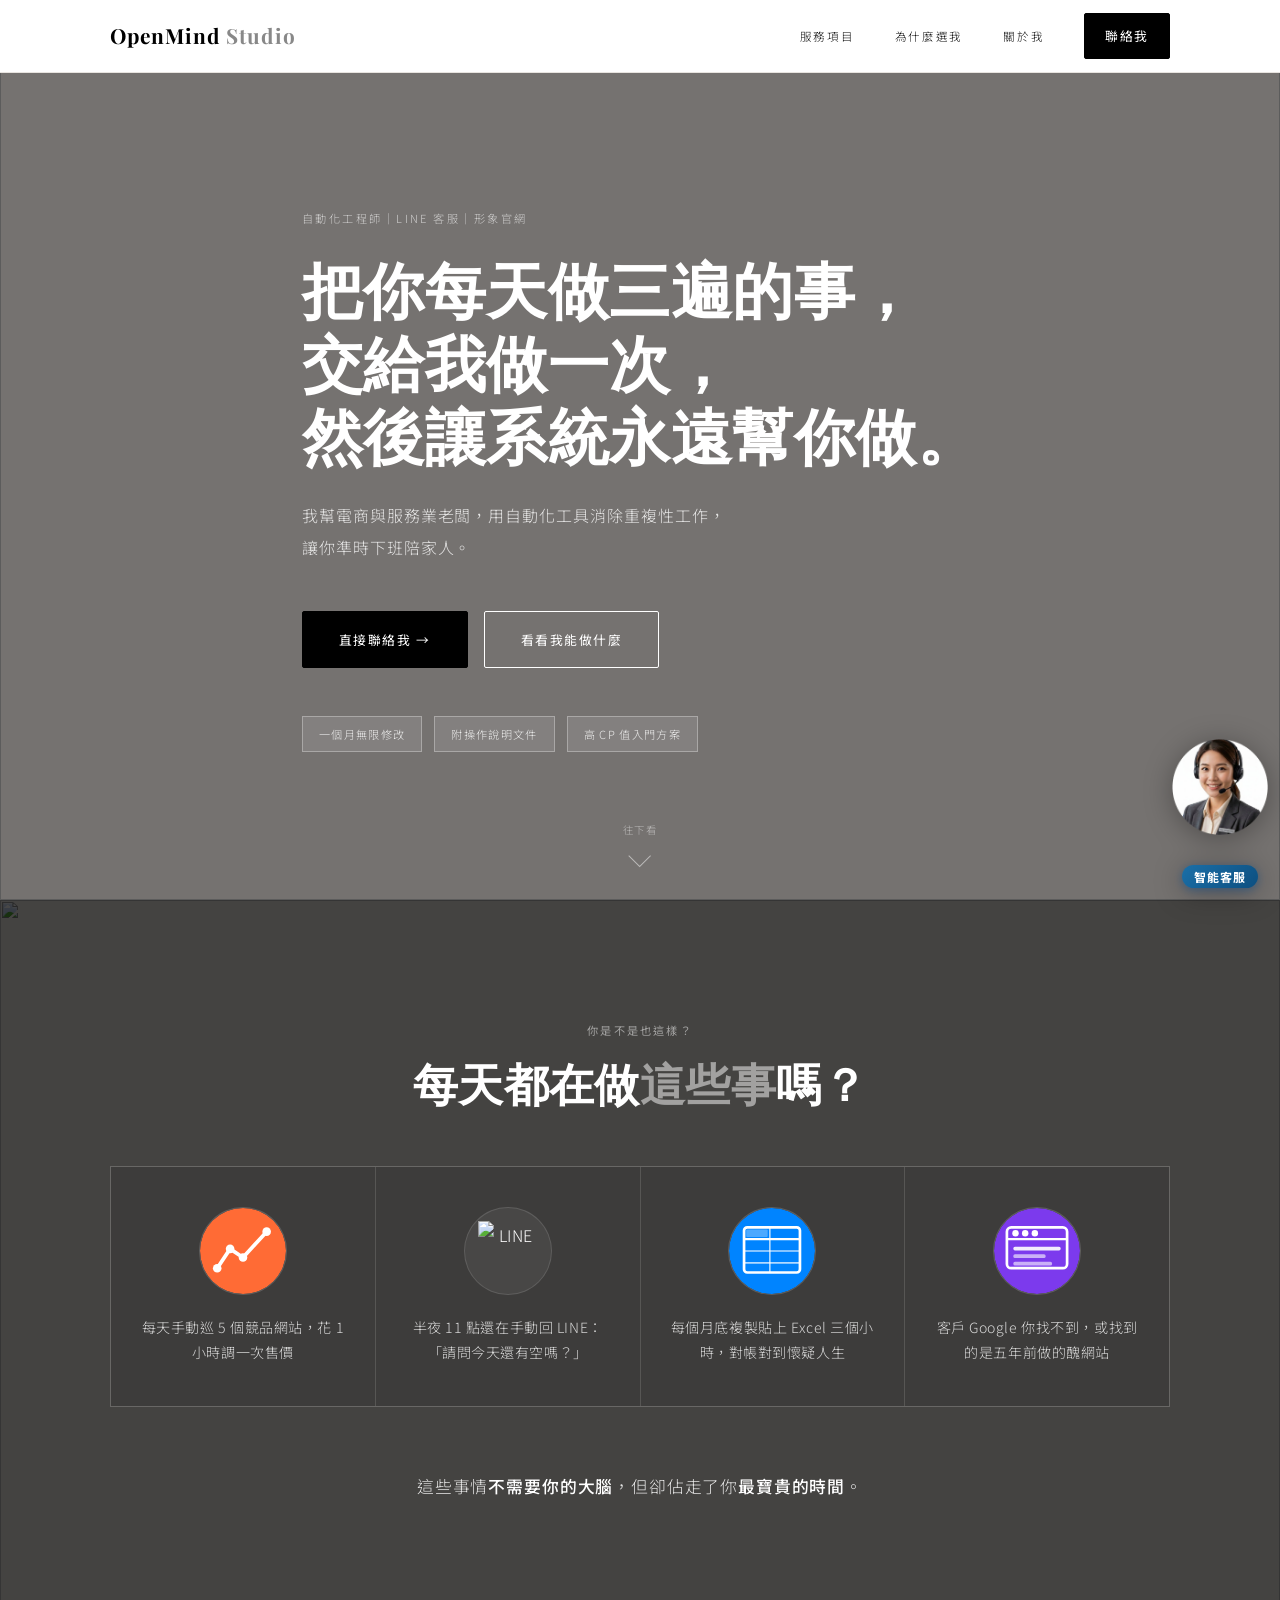
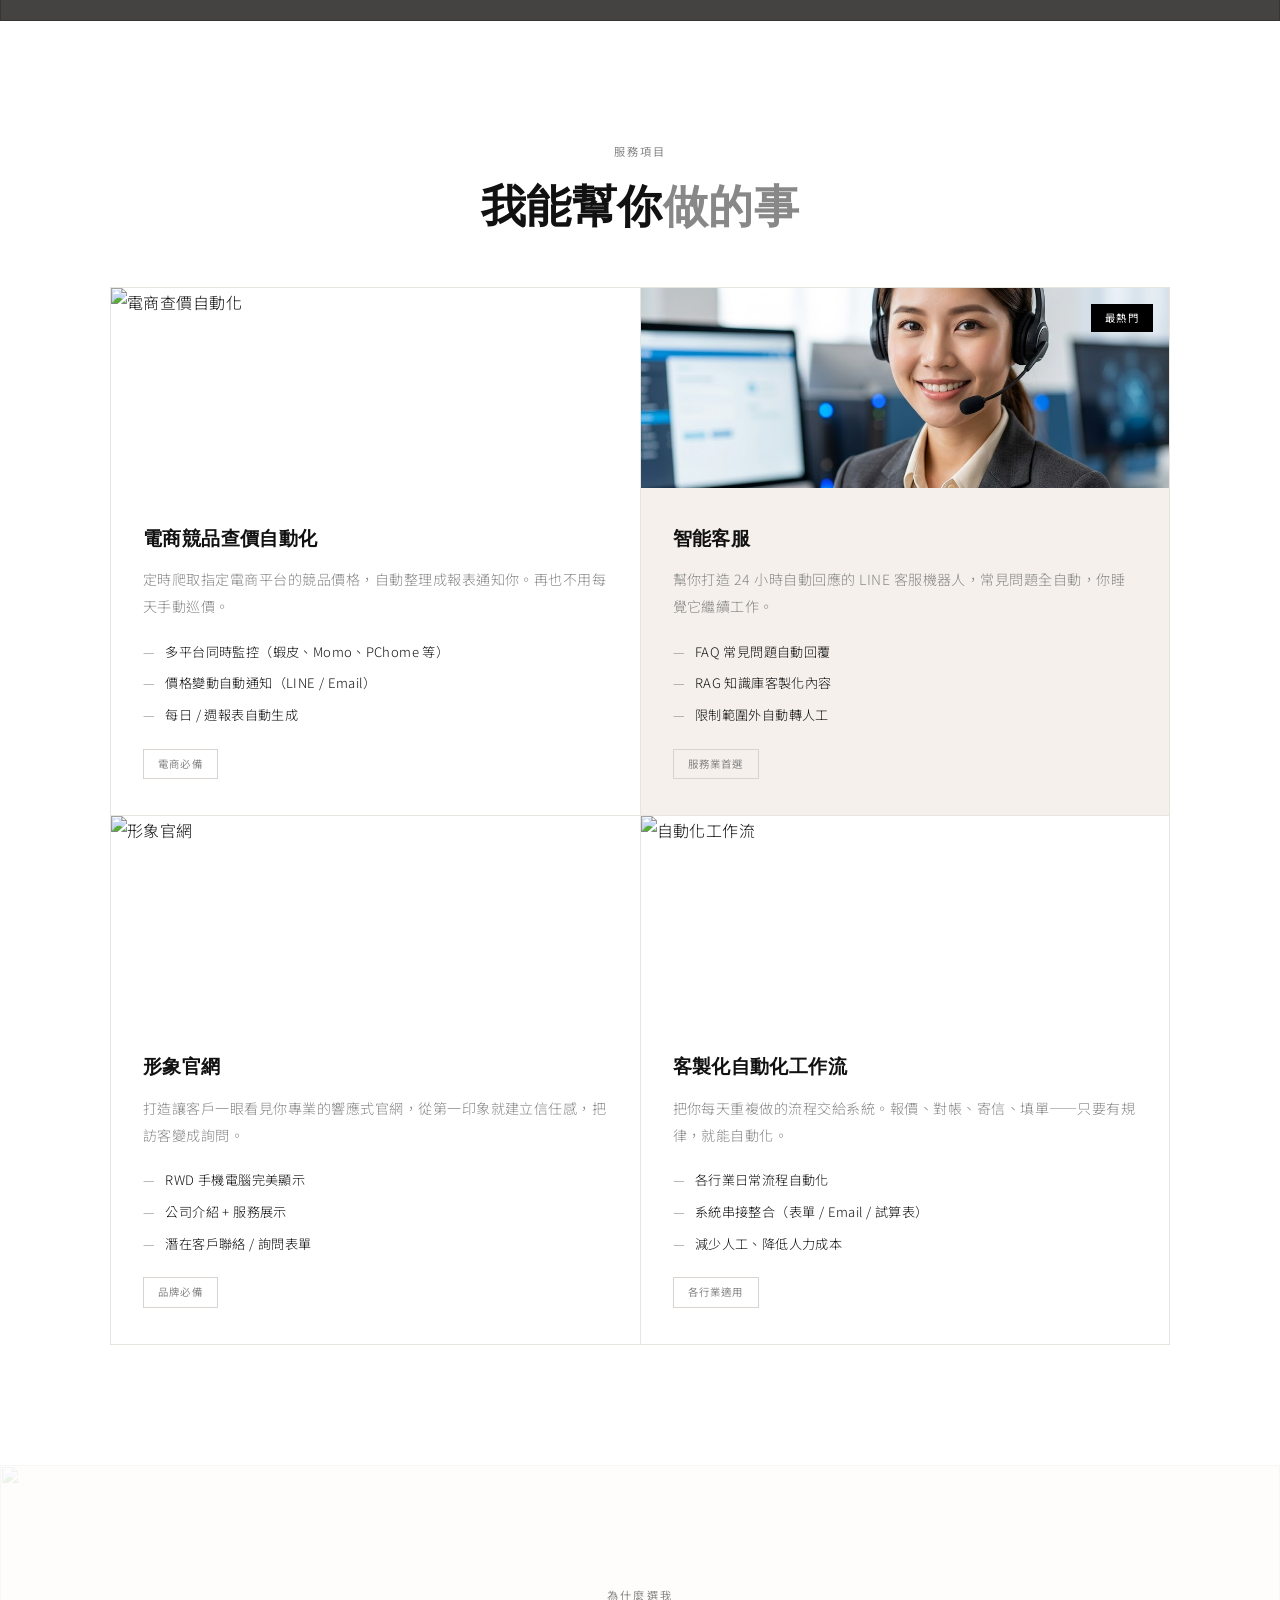
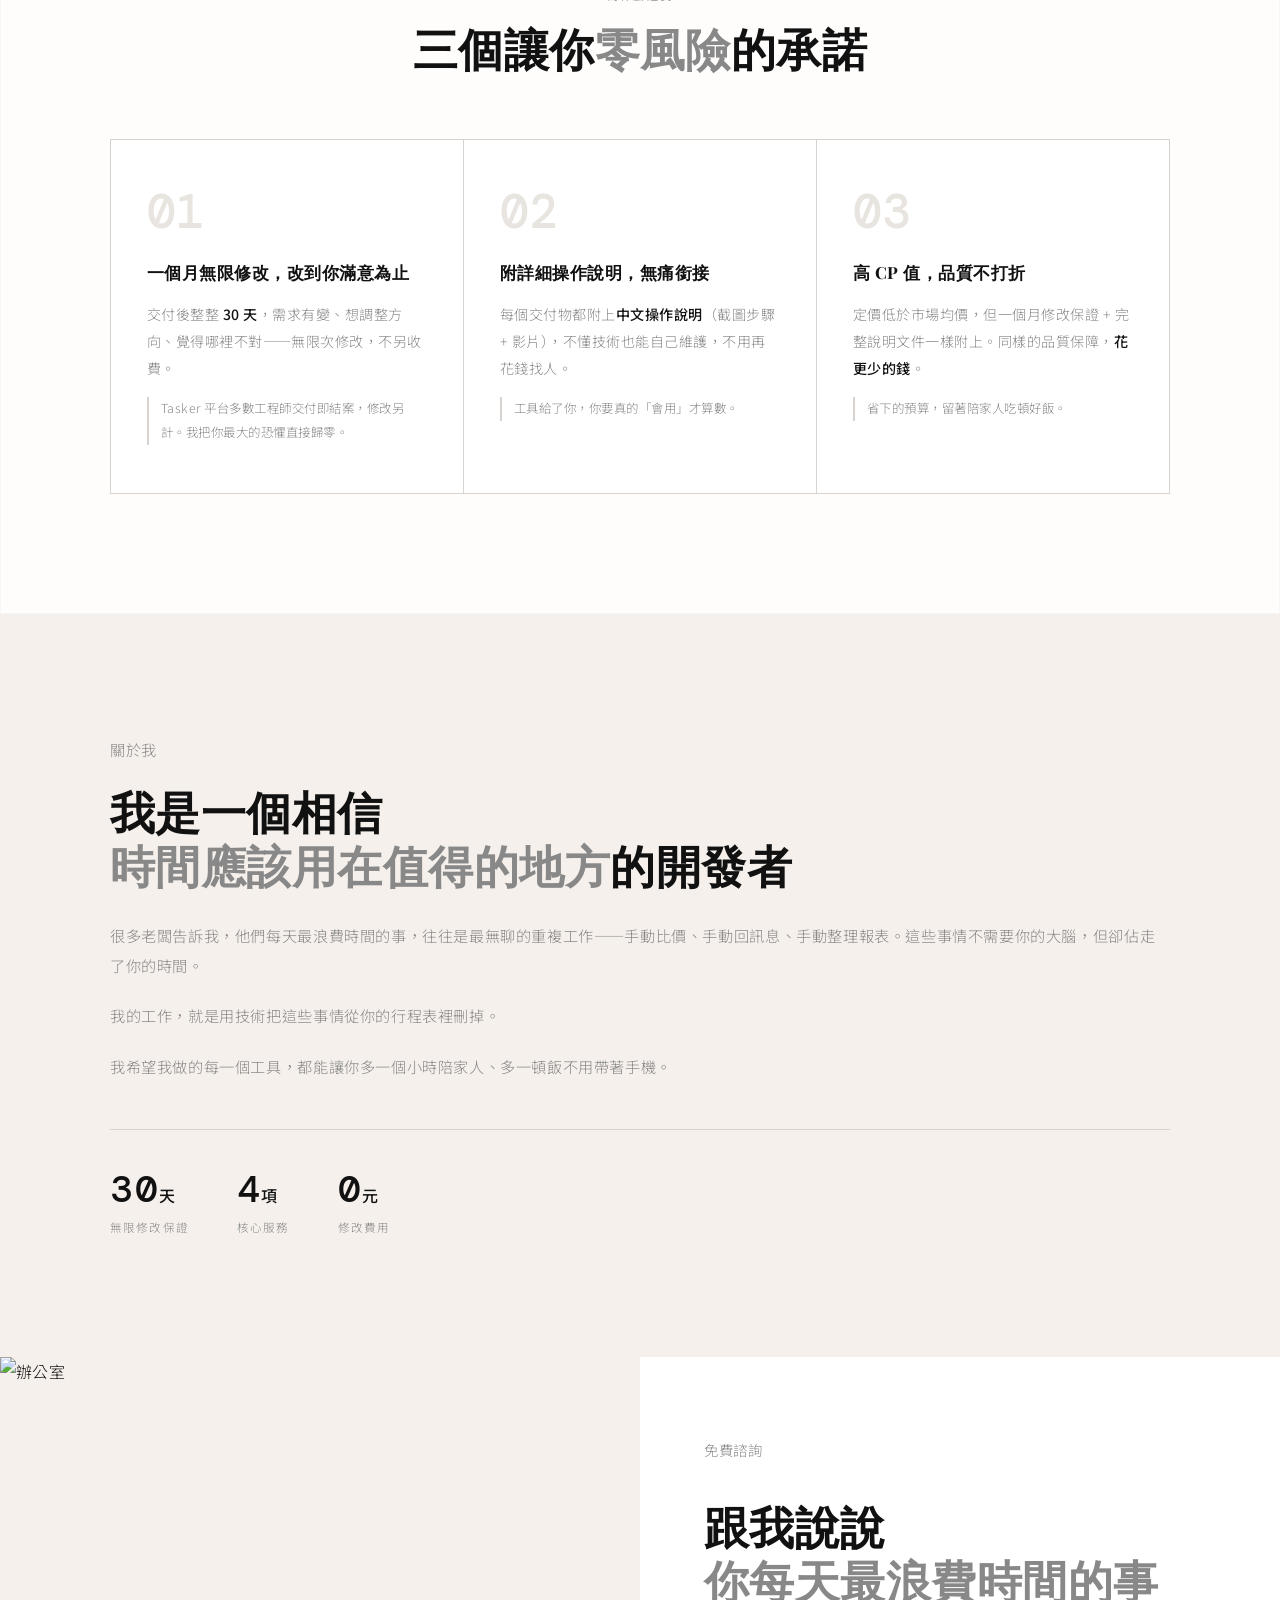
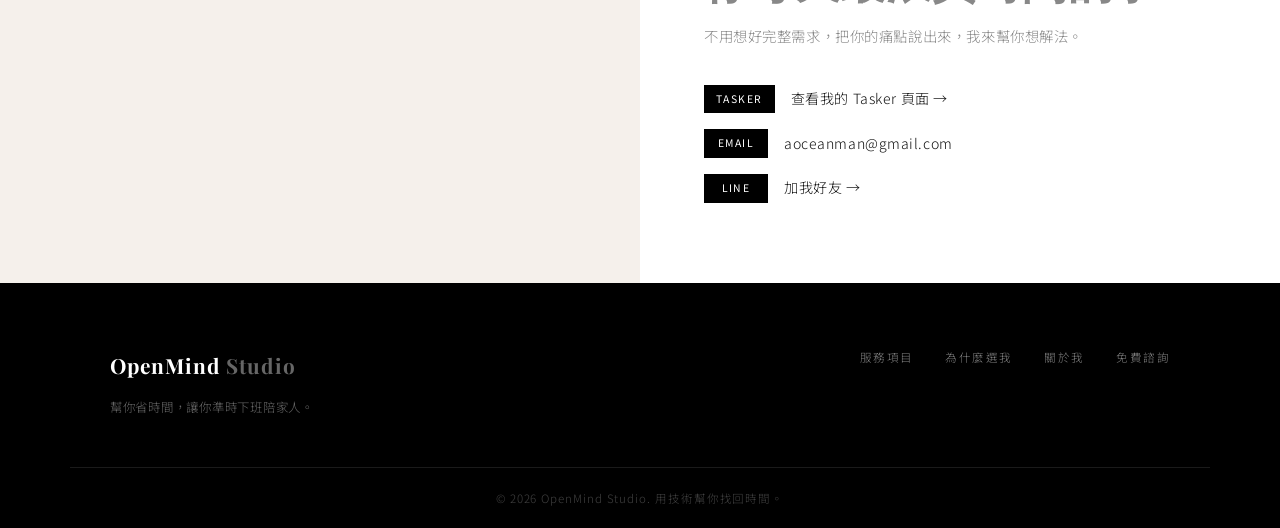
==== commit ff475803: "服務卡：智能客服改用指定客服照 service-cs.jpg（聊天頭像 chloe.png 不變） Co-Authored-By: Claude Opus 4.8 <noreply@anthropic" ====
--- a/index.html
+++ b/index.html
@@ -208,7 +208,7 @@
         <div class="service-card service-card--featured">
           <div class="service-card__badge">最熱門</div>
           <div class="service-card__img">
-            <img src="img/chloe.png" alt="智能客服" />
+            <img src="img/service-cs.jpg" alt="智能客服" />
           </div>
           <div class="service-card__body">
             <h3>智能客服</h3>
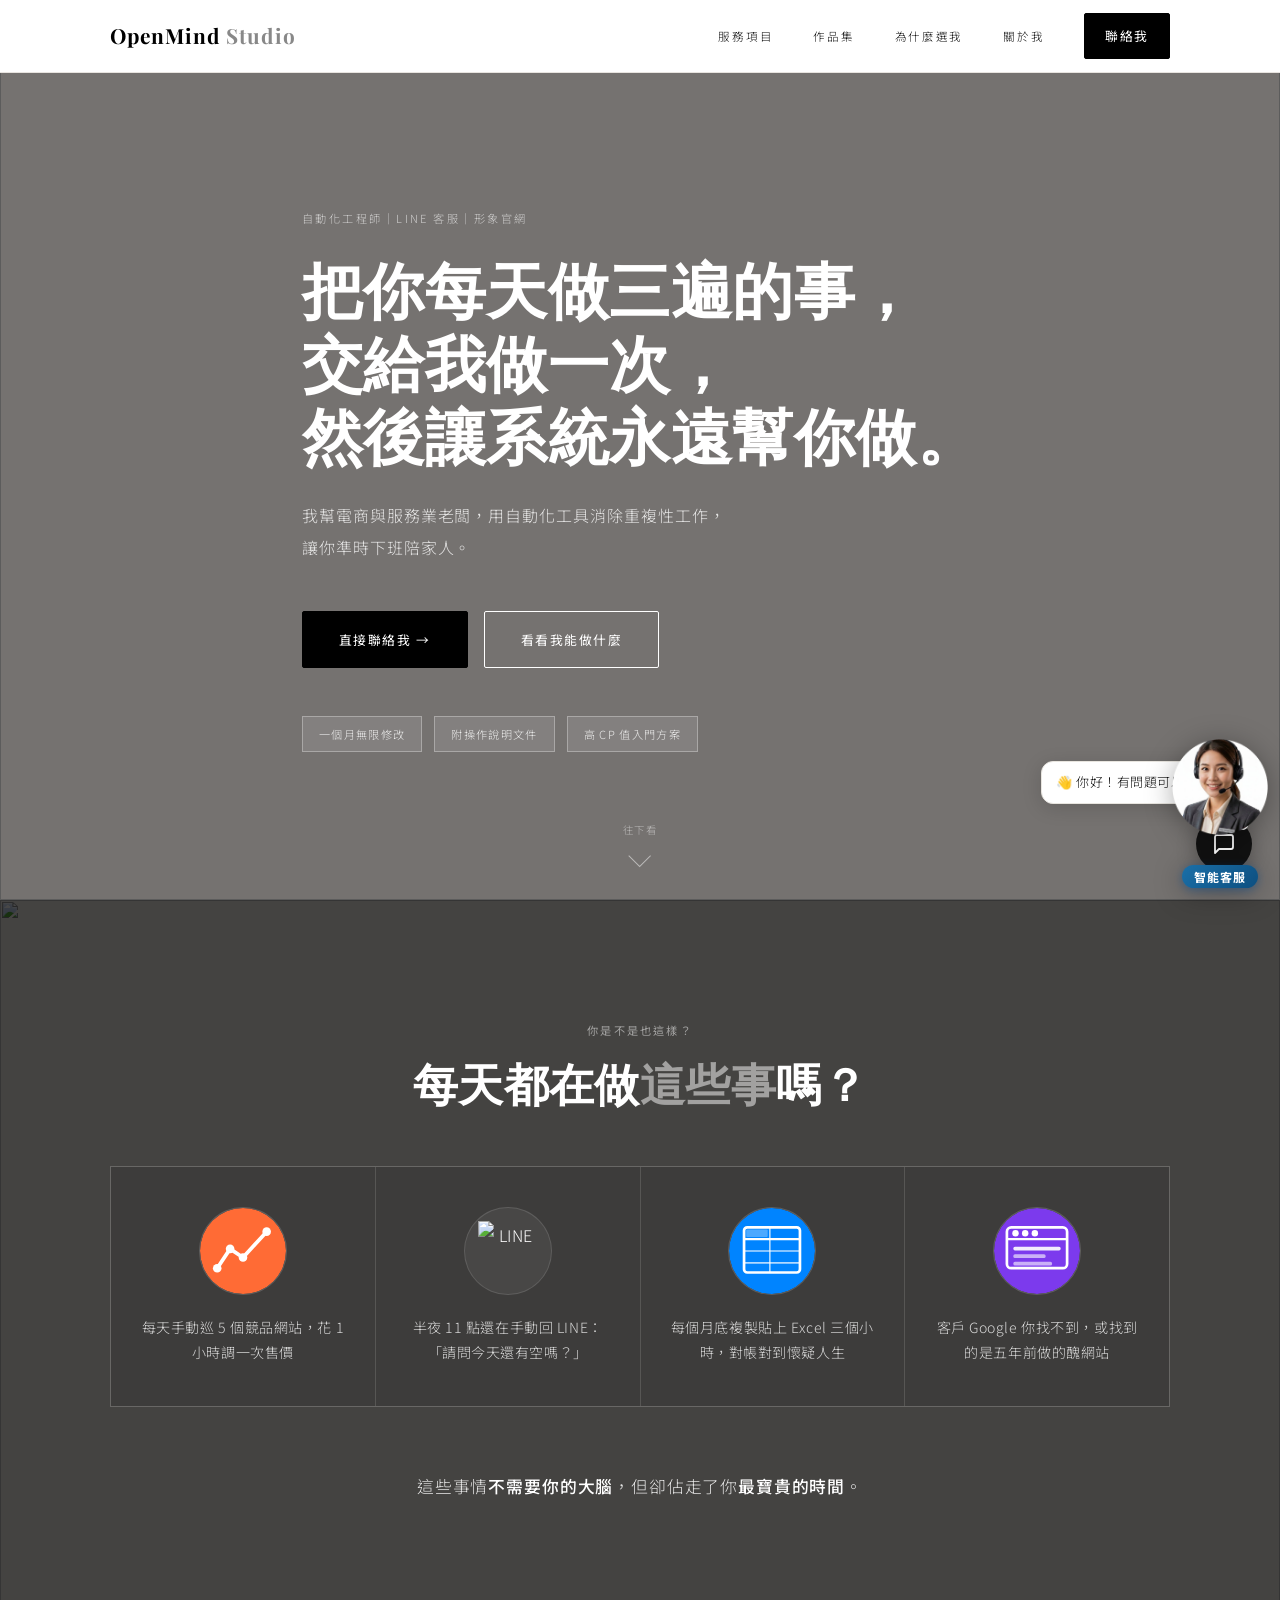
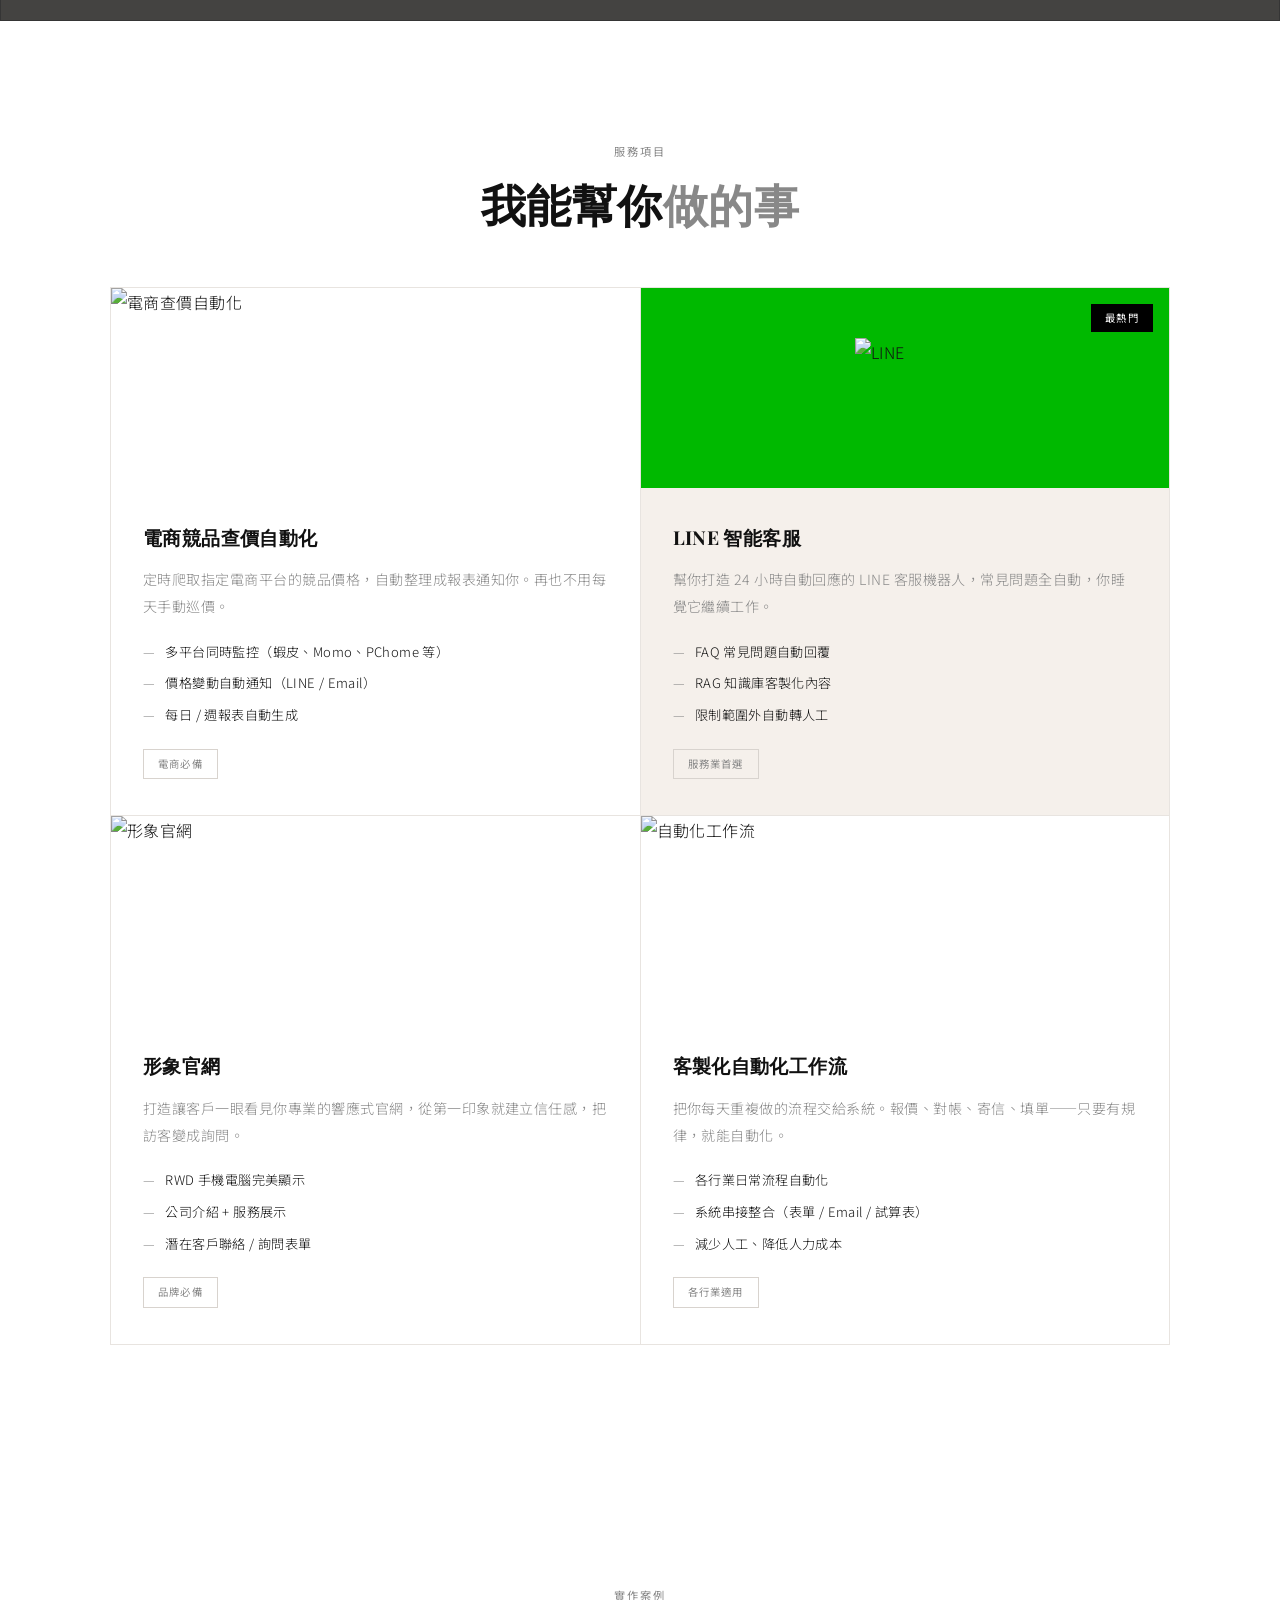
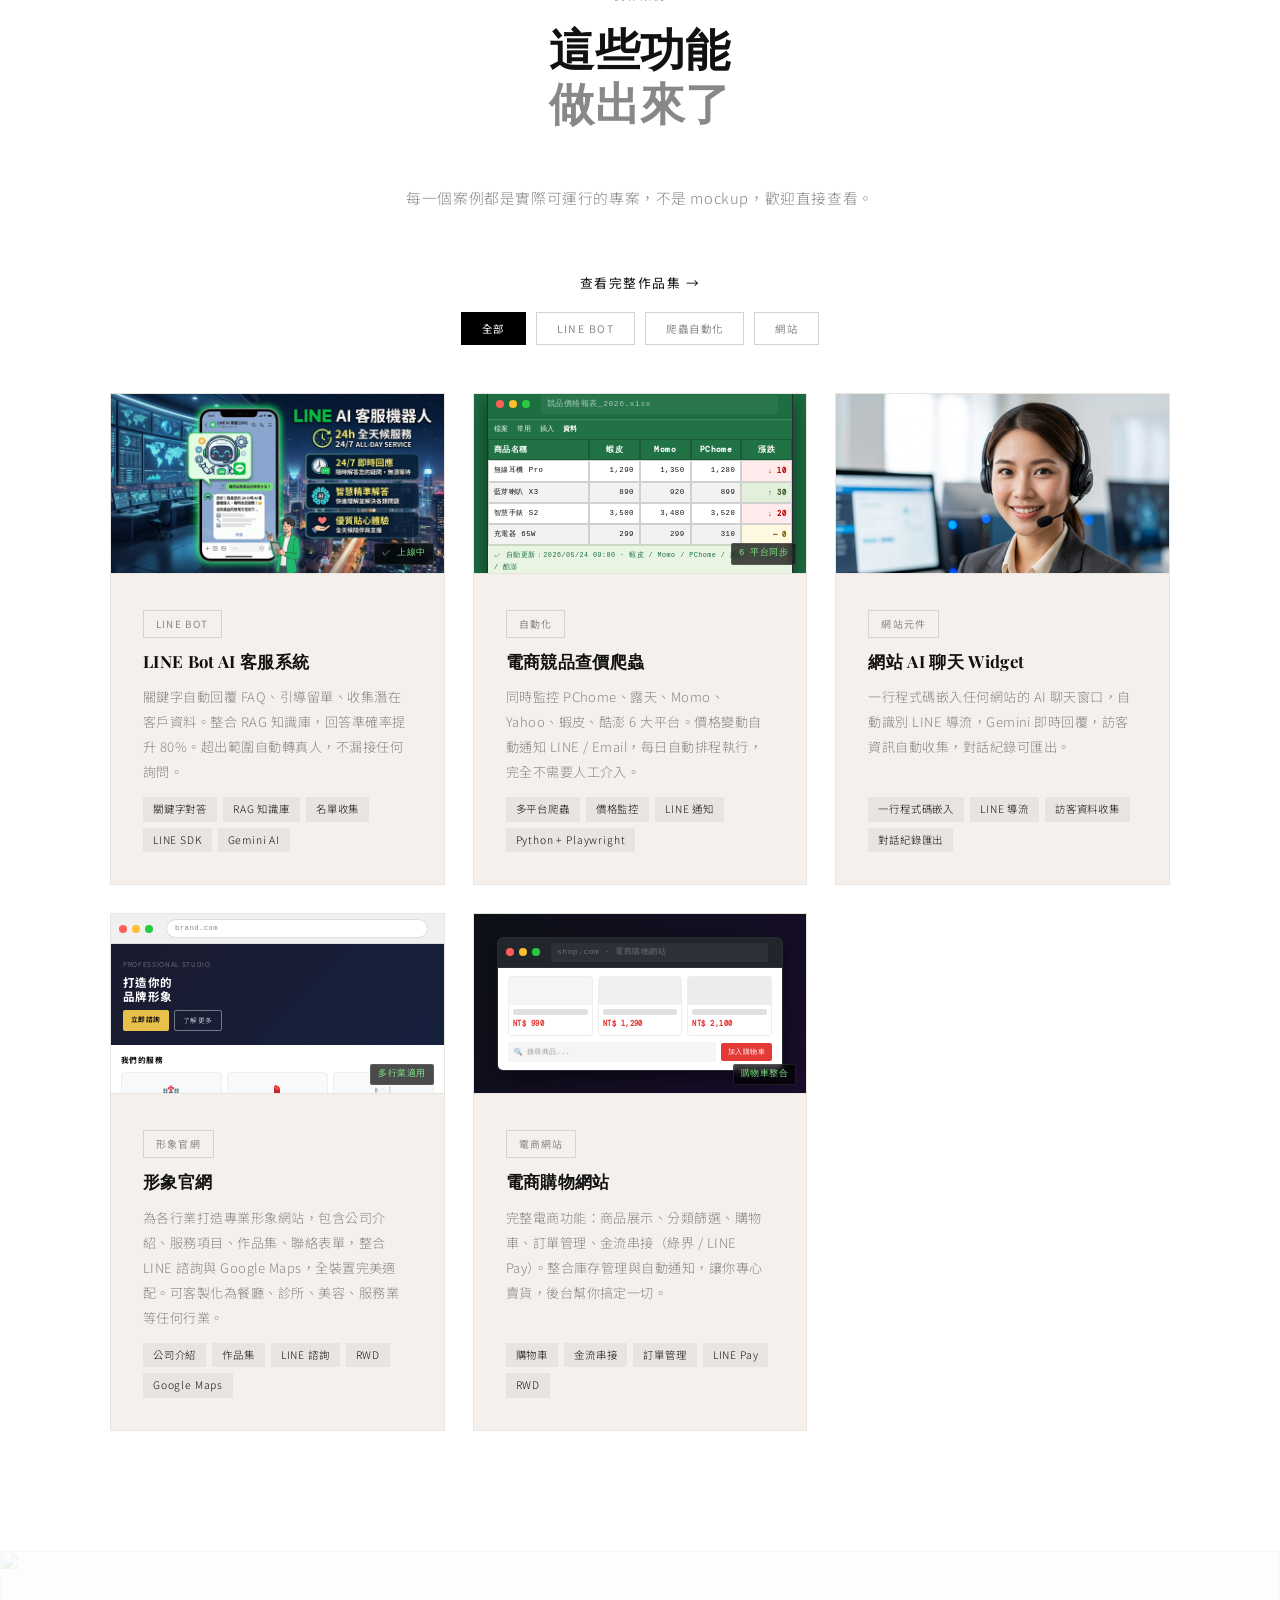
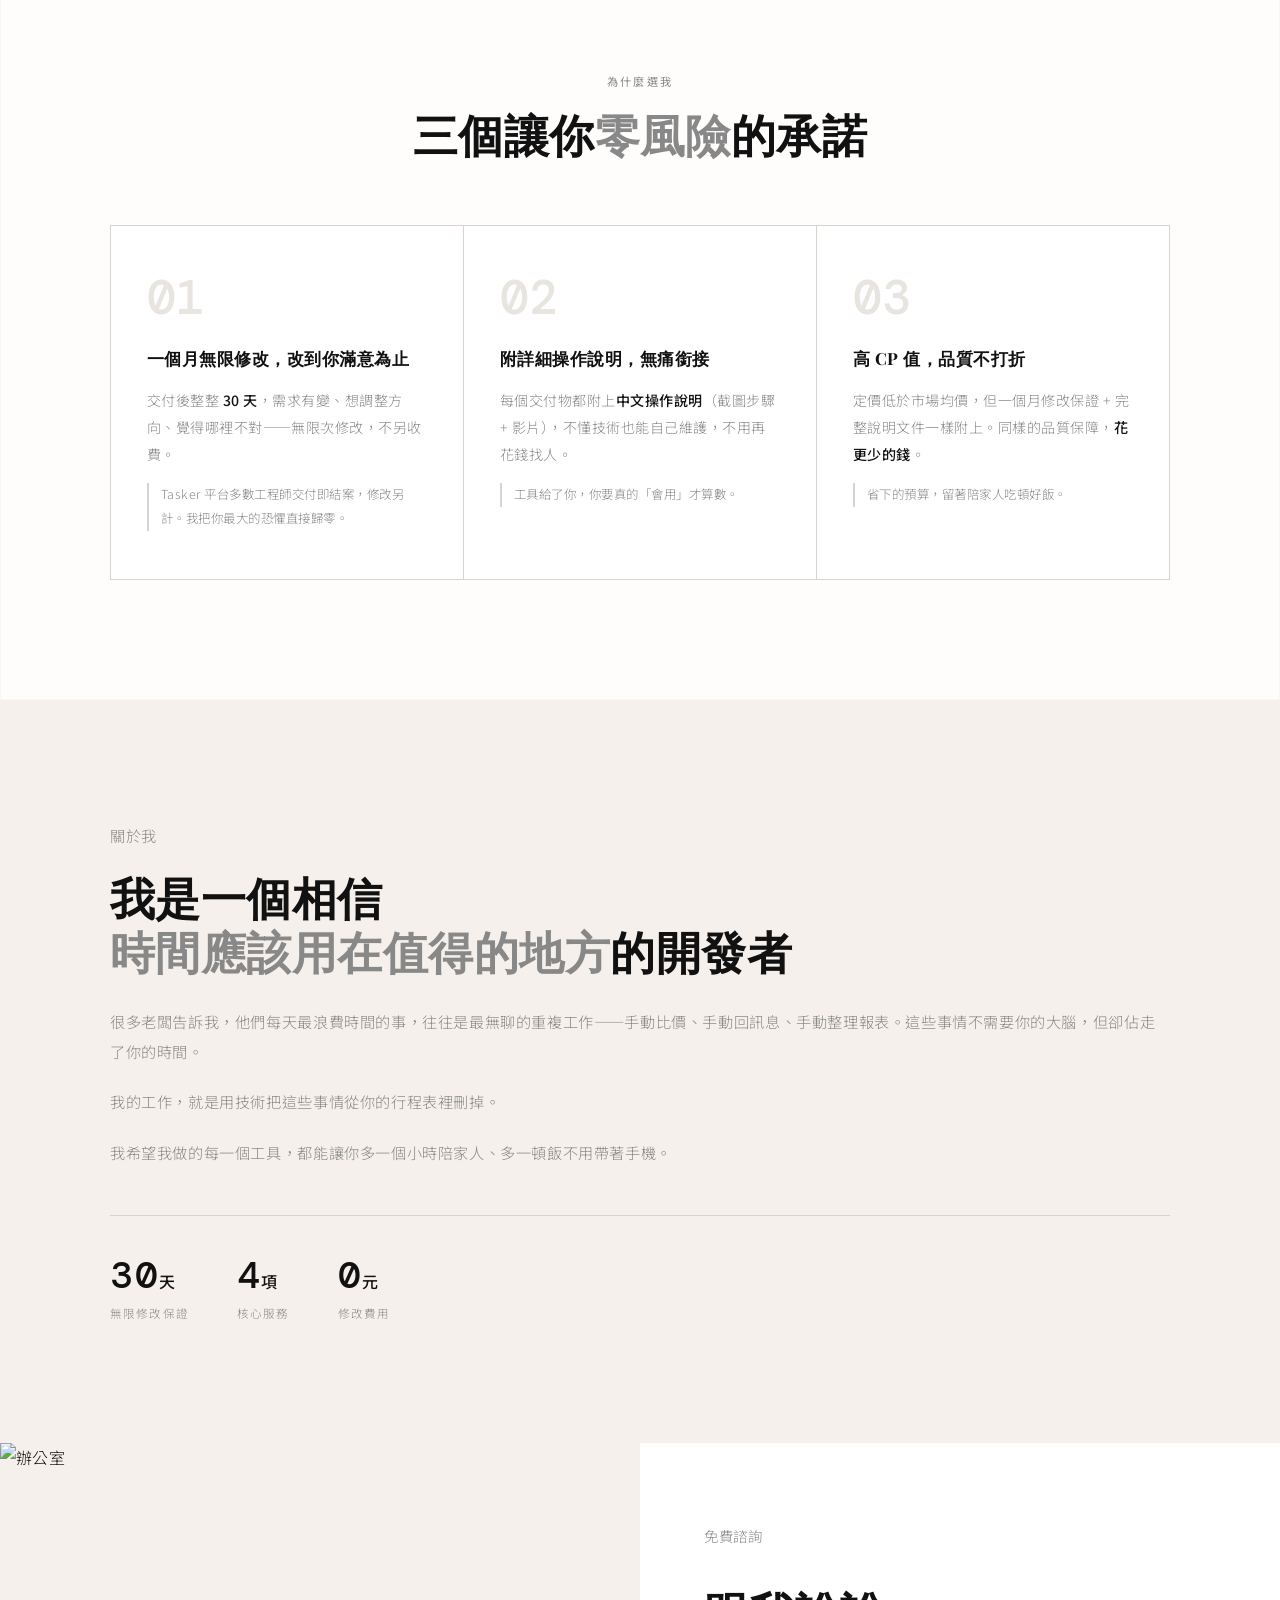
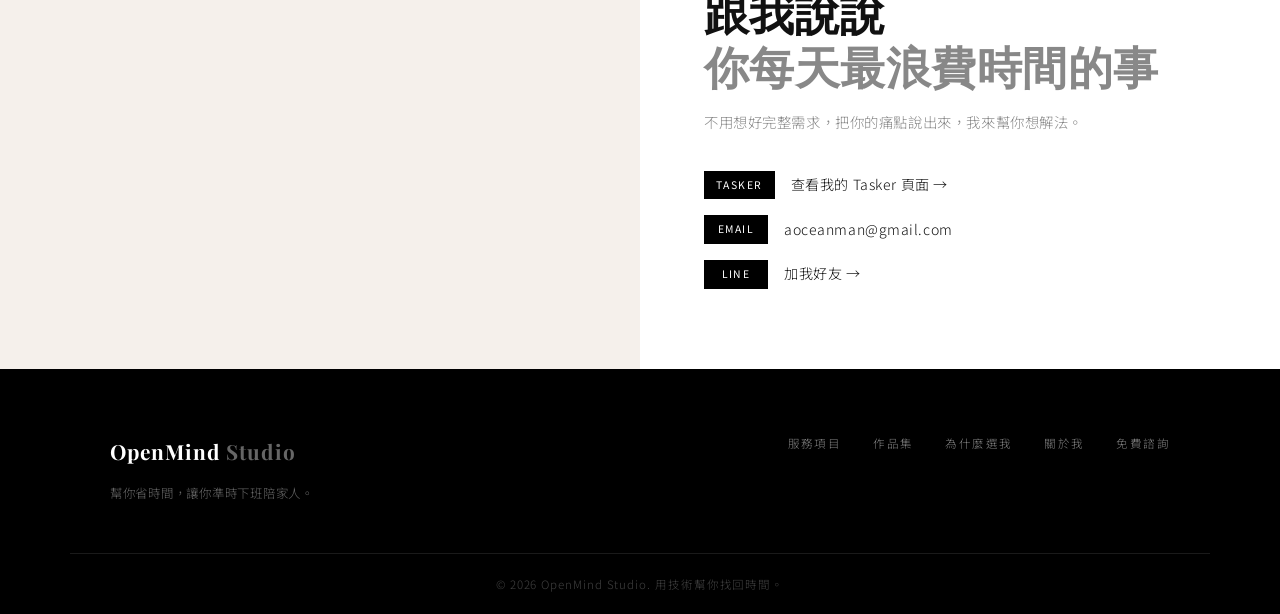
==== commit 6c1049f3: "Merge 75bc08ba1f1014a7520b813085e02f563eaddfa3 into 7f1a4b75153fb575ad7e5dcf89c2c0b35faf3471" ====
--- a/index.html
+++ b/index.html
@@ -40,6 +40,129 @@
   <link href="https://fonts.googleapis.com/css2?family=Playfair+Display:wght@400;700&family=Noto+Sans+TC:wght@300;400;500;700&family=DM+Mono:wght@500&display=swap" rel="stylesheet" />
   <link rel="stylesheet" href="css/style.css" />
   <style>
+    /* ── Portfolio 篩選器 & mockup（只新增，不覆蓋原 CSS）── */
+    .portfolio__filters {
+      display: flex;
+      gap: 10px;
+      flex-wrap: wrap;
+      justify-content: center;
+      margin-bottom: 48px;
+    }
+    .portfolio__grid {
+      gap: 28px;
+    }
+    .portfolio-card {
+      display: flex;
+      flex-direction: column;
+    }
+    .portfolio-card p {
+      flex: 1;
+    }
+    .filter-btn {
+      font-size: .65rem;
+      font-weight: 400;
+      letter-spacing: .14em;
+      text-transform: uppercase;
+      padding: 8px 20px;
+      border: 1px solid var(--border);
+      background: transparent;
+      color: var(--text-muted);
+      cursor: pointer;
+      transition: var(--transition);
+      font-family: var(--font-sans);
+    }
+    .filter-btn:hover,
+    .filter-btn.active {
+      background: var(--black);
+      color: var(--white);
+      border-color: var(--black);
+    }
+    .portfolio-card.hidden { display: none; }
+
+    /* mockup 視窗（嵌入 portfolio-card 頂部） */
+    .portfolio-card__mockup {
+      margin: -32px -32px 24px -32px;
+      height: 180px;
+      overflow: hidden;
+      background: #0d1117;
+      display: flex;
+      align-items: center;
+      justify-content: center;
+      border-bottom: 1px solid var(--gray-light);
+      position: relative;
+    }
+    .mock-win {
+      width: 86%;
+      background: #161b22;
+      border-radius: 6px;
+      border: 1px solid rgba(255,255,255,.08);
+      overflow: hidden;
+      box-shadow: 0 8px 24px rgba(0,0,0,.5);
+      font-family: 'DM Mono', monospace;
+    }
+    .mock-bar {
+      display: flex;
+      align-items: center;
+      gap: 5px;
+      padding: 5px 8px;
+      background: #21262d;
+      border-bottom: 1px solid rgba(255,255,255,.06);
+    }
+    .m-dot { width: 8px; height: 8px; border-radius: 50%; flex-shrink: 0; }
+    .m-dot.r { background: #ff5f56; }
+    .m-dot.y { background: #ffbd2e; }
+    .m-dot.g { background: #27c93f; }
+    .mock-url-bar {
+      flex: 1; margin: 0 6px;
+      background: rgba(255,255,255,.05);
+      border-radius: 3px;
+      font-size: .5rem;
+      color: rgba(255,255,255,.3);
+      padding: 2px 6px;
+      letter-spacing: .5px;
+    }
+    .mock-body { padding: 8px 10px; }
+
+    /* terminal lines */
+    .t-row { display: flex; gap: 6px; font-size: .58rem; line-height: 1.8; }
+    .t-ps  { color: #7ee787; flex-shrink: 0; }
+    .t-cmd { color: #e6edf3; }
+    .t-out { color: #58a6ff; padding-left: 12px; }
+    .t-ok  { color: #7ee787; padding-left: 12px; }
+    .t-dim { color: rgba(255,255,255,.3); padding-left: 12px; }
+
+    /* chat bubbles */
+    .chat-row { display: flex; gap: 5px; align-items: flex-end; margin-bottom: 5px; }
+    .chat-row.right { justify-content: flex-end; }
+    .chat-av { width: 16px; height: 16px; border-radius: 50%; background: #00b900; display: flex; align-items: center; justify-content: center; font-size: .5rem; flex-shrink: 0; }
+    .bbl { max-width: 75%; font-size: .56rem; padding: 4px 7px; border-radius: 10px; line-height: 1.4; }
+    .bbl.bot  { background: #21262d; color: #e6edf3; border-bottom-left-radius: 2px; }
+    .bbl.user { background: #00b900; color: #fff; border-bottom-right-radius: 2px; }
+
+    /* table rows (crawler) */
+    .tbl-row { display: grid; grid-template-columns: 2fr 1fr 1fr; gap: 4px; font-size: .55rem; margin-bottom: 3px; }
+    .tbl-row.hd { color: rgba(255,255,255,.3); border-bottom: 1px solid rgba(255,255,255,.08); padding-bottom: 3px; margin-bottom: 5px; }
+    .tbl-cell { color: #e6edf3; }
+    .tbl-cell.dn { color: #f85149; }
+    .tbl-cell.up { color: #7ee787; }
+
+    /* result badge on mockup */
+    .mock-result {
+      position: absolute;
+      bottom: 8px; right: 10px;
+      font-family: 'DM Mono', monospace;
+      font-size: .55rem;
+      background: rgba(0,0,0,.7);
+      border: 1px solid rgba(255,255,255,.1);
+      color: #7ee787;
+      padding: 2px 7px;
+      border-radius: 2px;
+      backdrop-filter: blur(4px);
+    }
+    .mock-bg-linebot { background: linear-gradient(135deg,#071a0e,#0a2e18); }
+    .mock-bg-crawler { background: linear-gradient(135deg,#0d1117,#1a2744); }
+    .mock-bg-web     { background: linear-gradient(135deg,#0d1117,#1a1030); }
+    .mock-bg-auto    { background: linear-gradient(135deg,#0d1117,#1a2010); }
   
     /* Pain SVG icon */
     .pain__icon-wrap {
@@ -73,6 +196,7 @@
       </a>
       <nav class="navbar__nav" id="navMenu" aria-label="主要導覽">
         <a href="#services">服務項目</a>
+        <a href="portfolio.html">作品集</a>
         <a href="#why-me">為什麼選我</a>
         <a href="#about">關於我</a>
         <a href="#contact" class="btn btn--sm btn--primary">聯絡我</a>
@@ -207,11 +331,11 @@
 
         <div class="service-card service-card--featured">
           <div class="service-card__badge">最熱門</div>
-          <div class="service-card__img">
-            <img src="img/service-cs.jpg" alt="智能客服" />
+          <div class="service-card__img" style="background:#00B900;display:flex;align-items:center;justify-content:center;">
+            <img src="https://upload.wikimedia.org/wikipedia/commons/4/41/LINE_logo.svg" alt="LINE" style="width:100px;height:100px;object-fit:contain;"/>
           </div>
           <div class="service-card__body">
-            <h3>智能客服</h3>
+            <h3>LINE 智能客服</h3>
             <p>幫你打造 24 小時自動回應的 LINE 客服機器人，常見問題全自動，你睡覺它繼續工作。</p>
             <ul class="service-card__features">
               <li>FAQ 常見問題自動回覆</li>
@@ -253,6 +377,244 @@
             <div class="service-card__tag">各行業適用</div>
           </div>
         </div>
+
+      </div>
+    </div>
+  </section>
+
+  <!-- ─── PORTFOLIO ─── -->
+  <section class="portfolio" id="portfolio">
+    <div class="container">
+      <p class="section-eyebrow">實作案例</p>
+      <h2 class="section-title">這些功能<br /><span class="text-accent">做出來了</span></h2>
+      <p class="portfolio__intro">每一個案例都是實際可運行的專案，不是 mockup，歡迎直接查看。</p>
+      <div style="text-align:center;margin-bottom:16px;"><a href="portfolio.html" class="btn btn--outline">查看完整作品集 →</a></div>
+
+      <!-- 篩選器 -->
+      <div class="portfolio__filters" role="group" aria-label="篩選作品類別">
+        <button class="filter-btn active" data-filter="all">全部</button>
+        <button class="filter-btn" data-filter="linebot">LINE Bot</button>
+        <button class="filter-btn" data-filter="crawler">爬蟲自動化</button>
+        <button class="filter-btn" data-filter="web">網站</button>
+      </div>
+
+      <div class="portfolio__grid">
+
+        <!-- 1. LINE Bot AI 客服 -->
+        <article class="portfolio-card" data-cat="linebot">
+          <div class="portfolio-card__mockup" style="padding:0;overflow:hidden;background:#0a1628;">
+            <img src="img/linebot-hero.png" alt="LINE AI 客服機器人" style="width:100%;height:100%;object-fit:cover;object-position:center center;" />
+            <span class="mock-result">✓ 上線中</span>
+          </div>
+          <div class="portfolio-card__header">
+            <span class="portfolio-card__tag">LINE Bot</span>
+          </div>
+          <h3>LINE Bot AI 客服系統</h3>
+          <p>關鍵字自動回覆 FAQ、引導留單、收集潛在客戶資料。整合 RAG 知識庫，回答準確率提升 80%。超出範圍自動轉真人，不漏接任何詢問。</p>
+          <div class="portfolio-card__features">
+            <span>關鍵字對答</span>
+            <span>RAG 知識庫</span>
+            <span>名單收集</span>
+            <span>LINE SDK</span>
+            <span>Gemini AI</span>
+          </div>
+        </article>
+
+        <!-- 3. 電商爬蟲 -->
+        <article class="portfolio-card" data-cat="crawler">
+          <div class="portfolio-card__mockup mock-bg-crawler" style="background:#1d6f42;">
+            <div class="mock-win" style="width:92%;">
+              <div class="mock-bar" style="background:#1d6f42; border-bottom:1px solid rgba(255,255,255,0.15);">
+                <span class="m-dot r"></span><span class="m-dot y"></span><span class="m-dot g"></span>
+                <span class="mock-url-bar" style="color:rgba(255,255,255,0.6);">競品價格報表_2026.xlsx</span>
+              </div>
+              <div style="background:#fff;">
+                <!-- Excel 工具列 -->
+                <div style="background:#217346; padding:3px 6px; display:flex; gap:8px; align-items:center;">
+                  <span style="font-size:.45rem; color:#fff; opacity:.9;">檔案</span>
+                  <span style="font-size:.45rem; color:#fff; opacity:.9;">常用</span>
+                  <span style="font-size:.45rem; color:#fff; opacity:.9;">插入</span>
+                  <span style="font-size:.45rem; color:#fff; font-weight:bold;">資料</span>
+                </div>
+                <!-- 欄位標題列 -->
+                <div style="display:grid; grid-template-columns:2fr 1fr 1fr 1fr 1fr; font-size:.48rem; font-family:'DM Mono',monospace;">
+                  <div style="background:#217346; color:#fff; padding:3px 5px; font-weight:bold; border:1px solid #1a5c38;">商品名稱</div>
+                  <div style="background:#217346; color:#fff; padding:3px 5px; font-weight:bold; border:1px solid #1a5c38; text-align:center;">蝦皮</div>
+                  <div style="background:#217346; color:#fff; padding:3px 5px; font-weight:bold; border:1px solid #1a5c38; text-align:center;">Momo</div>
+                  <div style="background:#217346; color:#fff; padding:3px 5px; font-weight:bold; border:1px solid #1a5c38; text-align:center;">PChome</div>
+                  <div style="background:#217346; color:#fff; padding:3px 5px; font-weight:bold; border:1px solid #1a5c38; text-align:center;">漲跌</div>
+                </div>
+                <!-- 資料列 1 -->
+                <div style="display:grid; grid-template-columns:2fr 1fr 1fr 1fr 1fr; font-size:.46rem; font-family:'DM Mono',monospace;">
+                  <div style="padding:3px 5px; border:1px solid #d0d0d0; background:#fff;">無線耳機 Pro</div>
+                  <div style="padding:3px 5px; border:1px solid #d0d0d0; text-align:right; background:#fff;">1,290</div>
+                  <div style="padding:3px 5px; border:1px solid #d0d0d0; text-align:right; background:#fff;">1,350</div>
+                  <div style="padding:3px 5px; border:1px solid #d0d0d0; text-align:right; background:#fff;">1,280</div>
+                  <div style="padding:3px 5px; border:1px solid #d0d0d0; text-align:right; background:#ffebeb; color:#c00000; font-weight:bold;">↓ 10</div>
+                </div>
+                <!-- 資料列 2 -->
+                <div style="display:grid; grid-template-columns:2fr 1fr 1fr 1fr 1fr; font-size:.46rem; font-family:'DM Mono',monospace;">
+                  <div style="padding:3px 5px; border:1px solid #d0d0d0; background:#f2f2f2;">藍芽喇叭 X3</div>
+                  <div style="padding:3px 5px; border:1px solid #d0d0d0; text-align:right; background:#f2f2f2;">890</div>
+                  <div style="padding:3px 5px; border:1px solid #d0d0d0; text-align:right; background:#f2f2f2;">920</div>
+                  <div style="padding:3px 5px; border:1px solid #d0d0d0; text-align:right; background:#f2f2f2;">899</div>
+                  <div style="padding:3px 5px; border:1px solid #d0d0d0; text-align:right; background:#e2efda; color:#375623; font-weight:bold;">↑ 30</div>
+                </div>
+                <!-- 資料列 3 -->
+                <div style="display:grid; grid-template-columns:2fr 1fr 1fr 1fr 1fr; font-size:.46rem; font-family:'DM Mono',monospace;">
+                  <div style="padding:3px 5px; border:1px solid #d0d0d0; background:#fff;">智慧手錶 S2</div>
+                  <div style="padding:3px 5px; border:1px solid #d0d0d0; text-align:right; background:#fff;">3,500</div>
+                  <div style="padding:3px 5px; border:1px solid #d0d0d0; text-align:right; background:#fff;">3,480</div>
+                  <div style="padding:3px 5px; border:1px solid #d0d0d0; text-align:right; background:#fff;">3,520</div>
+                  <div style="padding:3px 5px; border:1px solid #d0d0d0; text-align:right; background:#ffebeb; color:#c00000; font-weight:bold;">↓ 20</div>
+                </div>
+                <!-- 資料列 4 -->
+                <div style="display:grid; grid-template-columns:2fr 1fr 1fr 1fr 1fr; font-size:.46rem; font-family:'DM Mono',monospace;">
+                  <div style="padding:3px 5px; border:1px solid #d0d0d0; background:#f2f2f2;">充電器 65W</div>
+                  <div style="padding:3px 5px; border:1px solid #d0d0d0; text-align:right; background:#f2f2f2;">299</div>
+                  <div style="padding:3px 5px; border:1px solid #d0d0d0; text-align:right; background:#f2f2f2;">299</div>
+                  <div style="padding:3px 5px; border:1px solid #d0d0d0; text-align:right; background:#f2f2f2;">310</div>
+                  <div style="padding:3px 5px; border:1px solid #d0d0d0; text-align:right; background:#fff8e1; color:#7d5a00; font-weight:bold;">— 0</div>
+                </div>
+                <!-- 底部更新時間 -->
+                <div style="background:#e8f5e2; padding:3px 6px; font-size:.42rem; color:#1d6f42; font-family:'DM Mono',monospace; border-top:1px solid #c6e0b4;">
+                  ✓ 自動更新：2026/05/24 09:00 · 蝦皮 / Momo / PChome / 露天 / Yahoo / 酷澎
+                </div>
+              </div>
+            </div>
+            <span class="mock-result">6 平台同步</span>
+          </div>
+          <div class="portfolio-card__header">
+            <span class="portfolio-card__tag">自動化</span>
+          </div>
+          <h3>電商競品查價爬蟲</h3>
+          <p>同時監控 PChome、露天、Momo、Yahoo、蝦皮、酷澎 6 大平台。價格變動自動通知 LINE / Email，每日自動排程執行，完全不需要人工介入。</p>
+          <div class="portfolio-card__features">
+            <span>多平台爬蟲</span>
+            <span>價格監控</span>
+            <span>LINE 通知</span>
+            <span>Python + Playwright</span>
+          </div>
+        </article>
+
+        <!-- 5. 網站 AI 聊天 Widget -->
+        <article class="portfolio-card" data-cat="web">
+          <div class="portfolio-card__mockup" style="padding:0; overflow:hidden; height:180px;">
+            <img src="img/widget-preview.jpg" alt="AI 聊天客服示意圖" style="width:100%; height:100%; object-fit:cover; object-position:center top;" />
+          </div>
+          <div class="portfolio-card__header">
+            <span class="portfolio-card__tag">網站元件</span>
+          </div>
+          <h3>網站 AI 聊天 Widget</h3>
+          <p>一行程式碼嵌入任何網站的 AI 聊天窗口，自動識別 LINE 導流，Gemini 即時回覆，訪客資訊自動收集，對話紀錄可匯出。</p>
+          <div class="portfolio-card__features">
+            <span>一行程式碼嵌入</span>
+            <span>LINE 導流</span>
+            <span>訪客資料收集</span>
+            <span>對話紀錄匯出</span>
+          </div>
+        </article>
+
+        <!-- 形象官網 -->
+        <article class="portfolio-card" data-cat="web">
+          <div class="portfolio-card__mockup" style="padding:0;overflow:hidden;background:#fff;">
+            <!-- 精緻網頁 mockup -->
+            <div style="width:100%;height:100%;display:flex;flex-direction:column;">
+              <!-- 瀏覽器列 -->
+              <div style="background:#f0f0f0;padding:5px 8px;display:flex;align-items:center;gap:5px;border-bottom:1px solid #ddd;flex-shrink:0;">
+                <span class="m-dot r"></span><span class="m-dot y"></span><span class="m-dot g"></span>
+                <div style="flex:1;margin:0 8px;background:#fff;border-radius:10px;font-size:.45rem;color:#888;padding:2px 8px;border:1px solid #ddd;font-family:'DM Mono',monospace;">brand.com</div>
+              </div>
+              <!-- Hero 區 -->
+              <div style="background:linear-gradient(135deg,#1a1a2e,#16213e);padding:14px 12px;flex-shrink:0;">
+                <div style="font-size:.42rem;color:rgba(255,255,255,.5);letter-spacing:.1em;margin-bottom:4px;">PROFESSIONAL STUDIO</div>
+                <div style="font-size:.72rem;font-weight:bold;color:#fff;line-height:1.3;margin-bottom:6px;">打造你的<br/>品牌形象</div>
+                <div style="display:flex;gap:5px;">
+                  <div style="background:#e8c14a;color:#111;font-size:.42rem;padding:3px 8px;border-radius:2px;font-weight:bold;">立即諮詢</div>
+                  <div style="border:1px solid rgba(255,255,255,.4);color:#fff;font-size:.42rem;padding:3px 8px;border-radius:2px;">了解更多</div>
+                </div>
+              </div>
+              <!-- 服務區 -->
+              <div style="background:#fff;padding:8px 10px;flex:1;">
+                <div style="font-size:.48rem;font-weight:bold;color:#111;margin-bottom:6px;">我們的服務</div>
+                <div style="display:grid;grid-template-columns:1fr 1fr 1fr;gap:5px;">
+                  <div style="background:#f8f9fa;border-radius:4px;padding:6px 5px;text-align:center;border:1px solid #eee;">
+                    <div style="font-size:.9rem;margin-bottom:2px;">🏥</div>
+                    <div style="font-size:.38rem;color:#555;">診所官網</div>
+                  </div>
+                  <div style="background:#f8f9fa;border-radius:4px;padding:6px 5px;text-align:center;border:1px solid #eee;">
+                    <div style="font-size:.9rem;margin-bottom:2px;">💄</div>
+                    <div style="font-size:.38rem;color:#555;">美容官網</div>
+                  </div>
+                  <div style="background:#f8f9fa;border-radius:4px;padding:6px 5px;text-align:center;border:1px solid #eee;">
+                    <div style="font-size:.9rem;margin-bottom:2px;">🍽️</div>
+                    <div style="font-size:.38rem;color:#555;">餐廳官網</div>
+                  </div>
+                </div>
+              </div>
+            </div>
+            <span class="mock-result">多行業適用</span>
+          </div>
+          <div class="portfolio-card__header">
+            <span class="portfolio-card__tag">形象官網</span>
+          </div>
+          <h3>形象官網</h3>
+          <p>為各行業打造專業形象網站，包含公司介紹、服務項目、作品集、聯絡表單，整合 LINE 諮詢與 Google Maps，全裝置完美適配。可客製化為餐廳、診所、美容、服務業等任何行業。</p>
+          <div class="portfolio-card__features">
+            <span>公司介紹</span><span>作品集</span><span>LINE 諮詢</span><span>RWD</span><span>Google Maps</span>
+          </div>
+        </article>
+
+        <!-- 電商購物網站 -->
+        <article class="portfolio-card" data-cat="web">
+          <div class="portfolio-card__mockup" style="background:linear-gradient(135deg,#0d1117,#1a0d2e);">
+            <div class="mock-win">
+              <div class="mock-bar">
+                <span class="m-dot r"></span><span class="m-dot y"></span><span class="m-dot g"></span>
+                <span class="mock-url-bar">shop.com · 電商購物網站</span>
+              </div>
+              <div style="background:#fff; padding:8px 10px;">
+                <div style="display:grid; grid-template-columns:1fr 1fr 1fr; gap:5px; margin-bottom:6px;">
+                  <div style="border:1px solid #eee; border-radius:3px; overflow:hidden;">
+                    <div style="height:28px; background:#f5f5f5;"></div>
+                    <div style="padding:4px;">
+                      <div style="height:6px; background:#e0e0e0; border-radius:2px; margin-bottom:3px;"></div>
+                      <div style="font-size:.45rem; color:#e53935; font-weight:bold;">NT$ 990</div>
+                    </div>
+                  </div>
+                  <div style="border:1px solid #eee; border-radius:3px; overflow:hidden;">
+                    <div style="height:28px; background:#f0f0f0;"></div>
+                    <div style="padding:4px;">
+                      <div style="height:6px; background:#e0e0e0; border-radius:2px; margin-bottom:3px;"></div>
+                      <div style="font-size:.45rem; color:#e53935; font-weight:bold;">NT$ 1,290</div>
+                    </div>
+                  </div>
+                  <div style="border:1px solid #eee; border-radius:3px; overflow:hidden;">
+                    <div style="height:28px; background:#ececec;"></div>
+                    <div style="padding:4px;">
+                      <div style="height:6px; background:#e0e0e0; border-radius:2px; margin-bottom:3px;"></div>
+                      <div style="font-size:.45rem; color:#e53935; font-weight:bold;">NT$ 2,100</div>
+                    </div>
+                  </div>
+                </div>
+                <div style="display:flex; gap:5px; align-items:center;">
+                  <div style="flex:1; height:20px; background:#f5f5f5; border-radius:2px; font-size:.42rem; color:#999; display:flex; align-items:center; padding:0 6px;">🔍 搜尋商品...</div>
+                  <div style="background:#e53935; color:#fff; font-size:.42rem; padding:3px 7px; border-radius:2px; white-space:nowrap;">加入購物車</div>
+                </div>
+              </div>
+            </div>
+            <span class="mock-result">購物車整合</span>
+          </div>
+          <div class="portfolio-card__header">
+            <span class="portfolio-card__tag">電商網站</span>
+          </div>
+          <h3>電商購物網站</h3>
+          <p>完整電商功能：商品展示、分類篩選、購物車、訂單管理、金流串接（綠界 / LINE Pay）。整合庫存管理與自動通知，讓你專心賣貨，後台幫你搞定一切。</p>
+          <div class="portfolio-card__features">
+            <span>購物車</span><span>金流串接</span><span>訂單管理</span><span>LINE Pay</span><span>RWD</span>
+          </div>
+        </article>
+      </div>
 
       </div>
     </div>
@@ -362,6 +724,7 @@
       </div>
       <nav class="footer__links" aria-label="頁尾導覽">
         <a href="#services">服務項目</a>
+        <a href="portfolio.html">作品集</a>
         <a href="#why-me">為什麼選我</a>
         <a href="#about">關於我</a>
         <a href="#contact">免費諮詢</a>
@@ -373,6 +736,20 @@
   </footer>
 
   <script src="js/main.js"></script>
+  <script src="js/chat-widget.js"></script>
+  <script>
+    /* ── Portfolio Filter ── */
+    document.querySelectorAll('.filter-btn').forEach(btn => {
+      btn.addEventListener('click', () => {
+        document.querySelectorAll('.filter-btn').forEach(b => b.classList.remove('active'));
+        btn.classList.add('active');
+        const filter = btn.dataset.filter;
+        document.querySelectorAll('.portfolio-card').forEach(card => {
+          card.classList.toggle('hidden', filter !== 'all' && card.dataset.cat !== filter);
+        });
+      });
+    });
+  </script>
   <!-- ── AI 智能客服 Widget ── -->
   <style>
     #cb-btn {
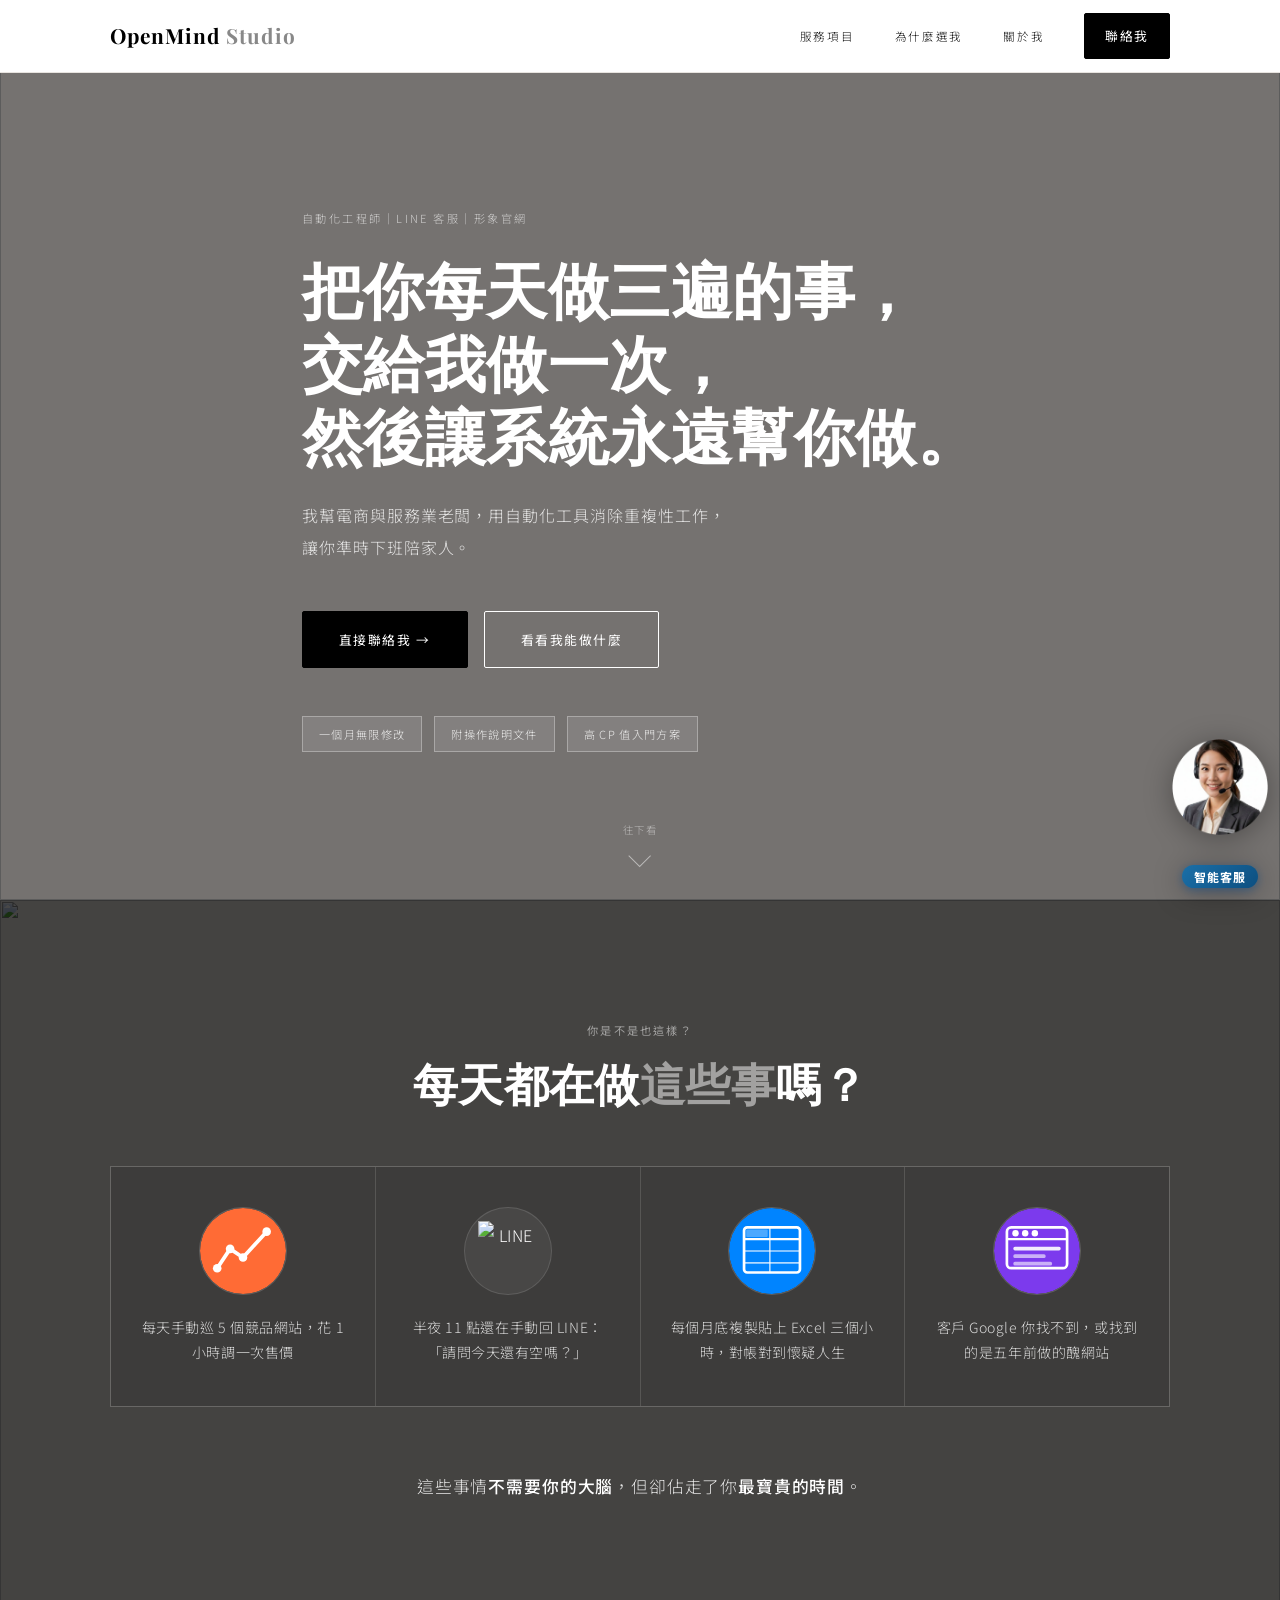
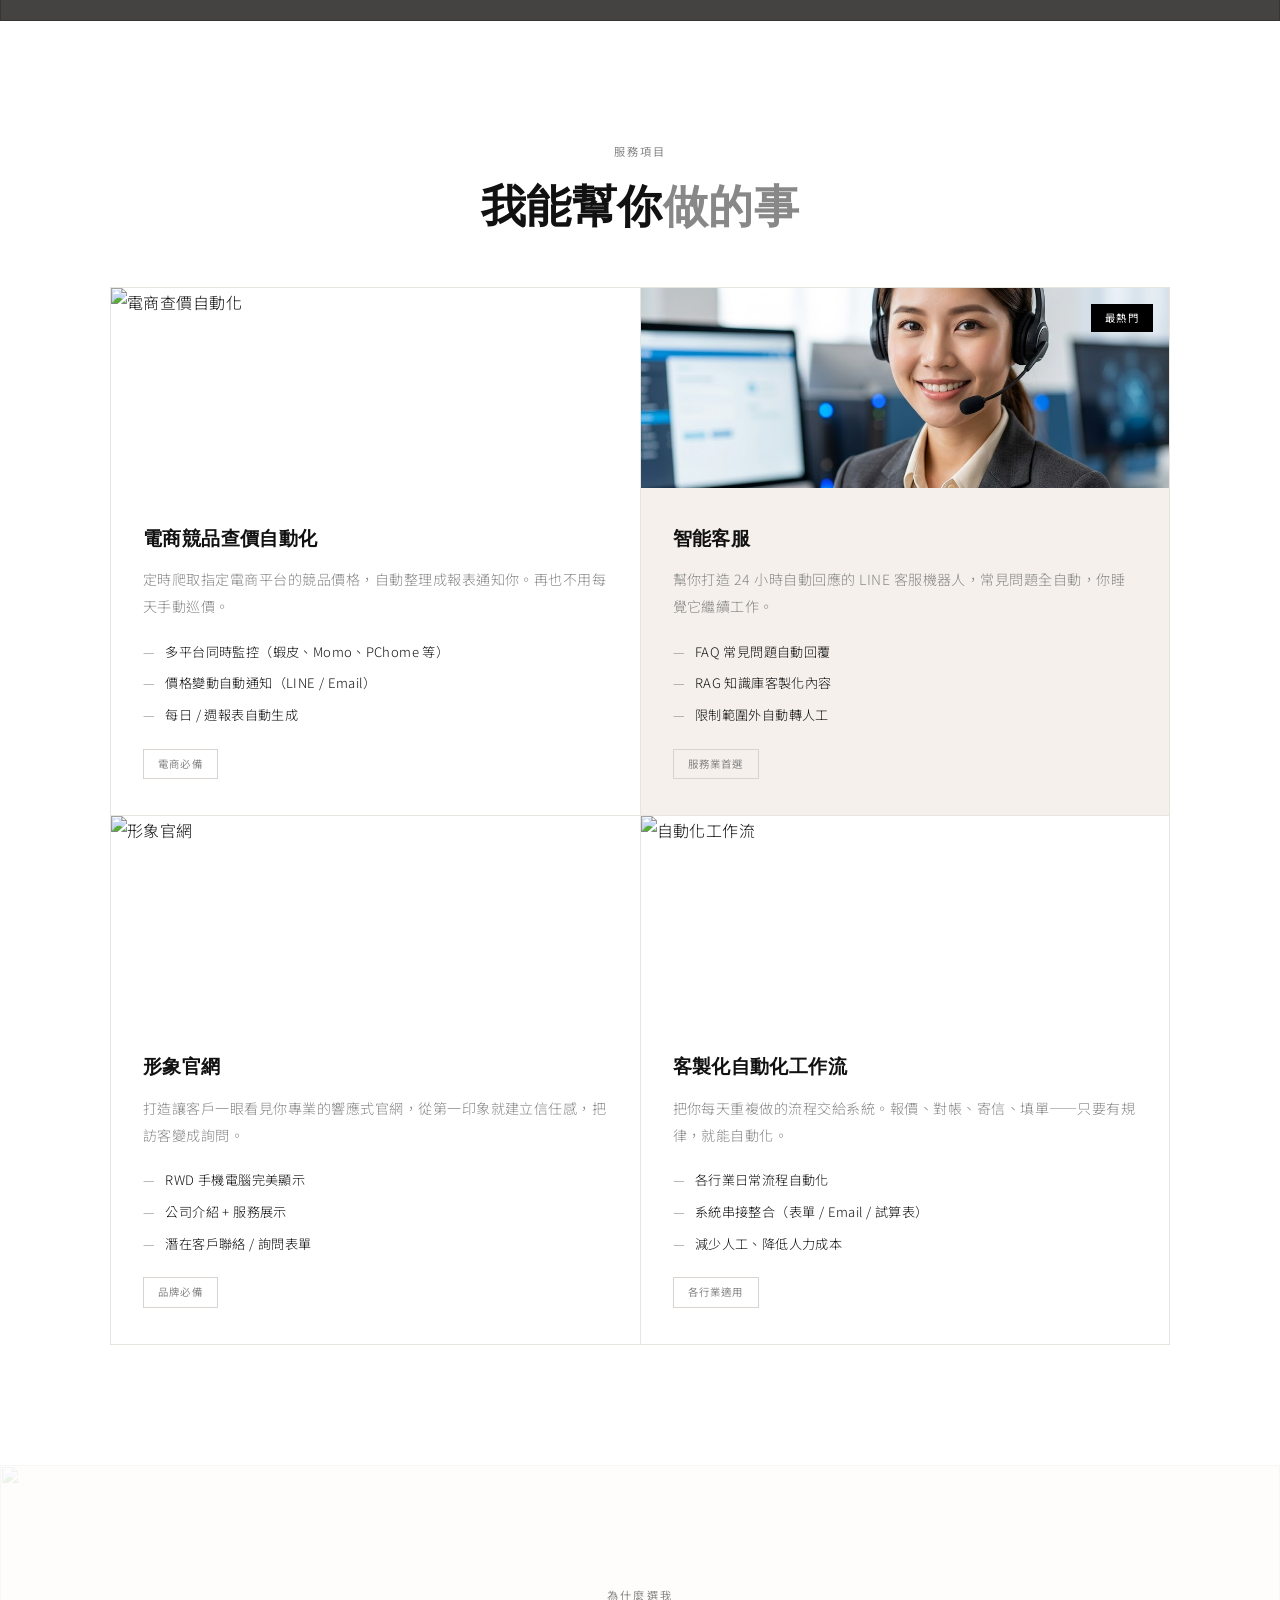
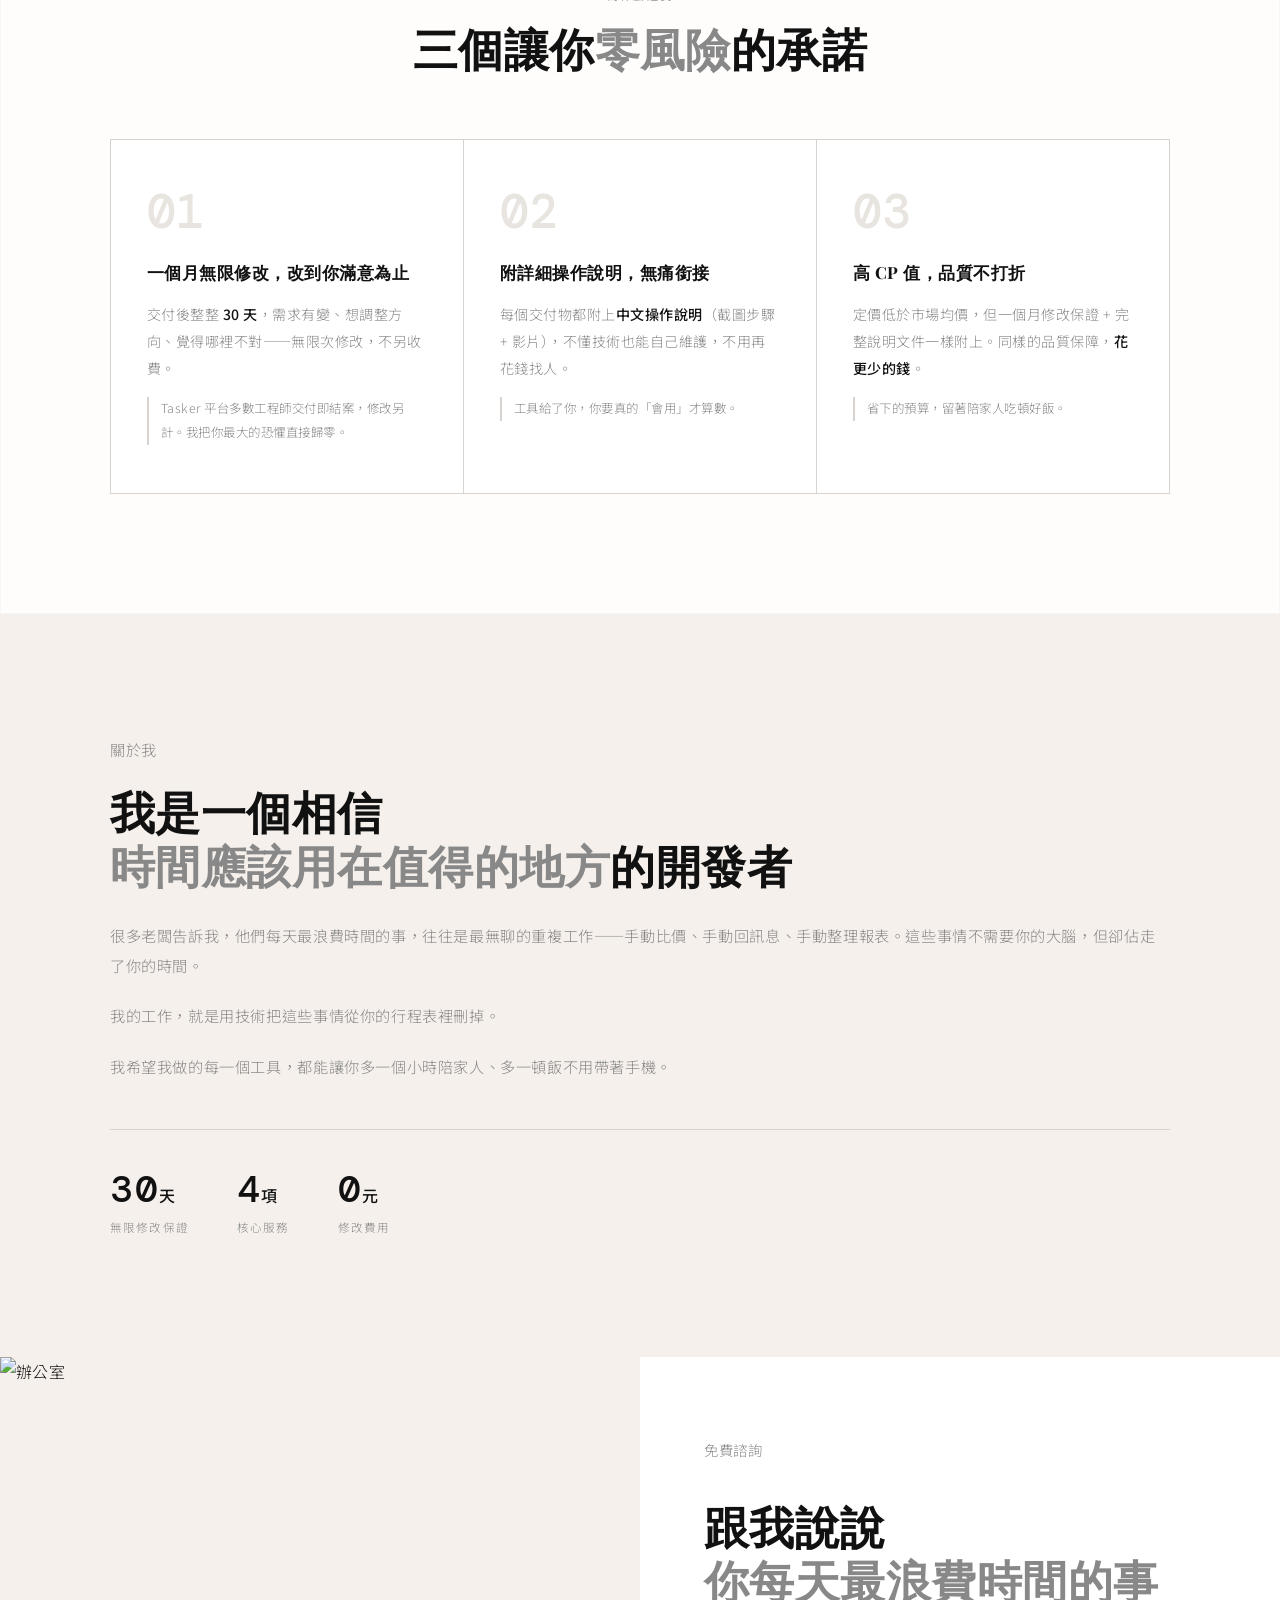
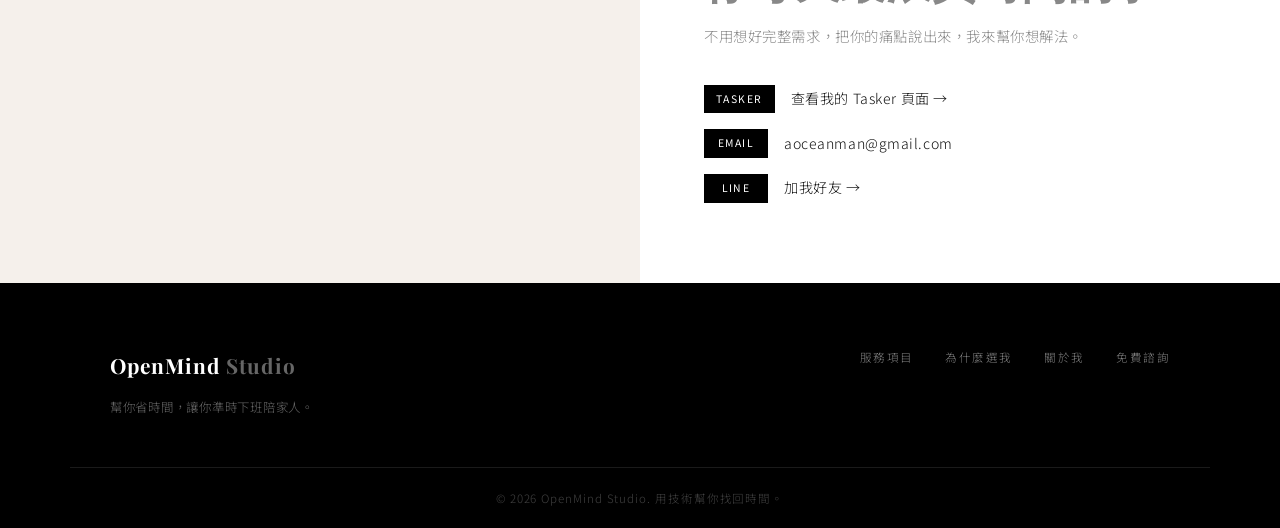
==== commit 8bcf57a6: "首頁調整：移除作品集區塊與電商購物網站、服務卡更新為「智能客服」 (#9) * 首頁：移除作品集區塊與 portfolio.html；服務卡改「智能客服」；分類更名  - 移除首頁作品集區塊（含電商購" ====
--- a/index.html
+++ b/index.html
@@ -40,129 +40,6 @@
   <link href="https://fonts.googleapis.com/css2?family=Playfair+Display:wght@400;700&family=Noto+Sans+TC:wght@300;400;500;700&family=DM+Mono:wght@500&display=swap" rel="stylesheet" />
   <link rel="stylesheet" href="css/style.css" />
   <style>
-    /* ── Portfolio 篩選器 & mockup（只新增，不覆蓋原 CSS）── */
-    .portfolio__filters {
-      display: flex;
-      gap: 10px;
-      flex-wrap: wrap;
-      justify-content: center;
-      margin-bottom: 48px;
-    }
-    .portfolio__grid {
-      gap: 28px;
-    }
-    .portfolio-card {
-      display: flex;
-      flex-direction: column;
-    }
-    .portfolio-card p {
-      flex: 1;
-    }
-    .filter-btn {
-      font-size: .65rem;
-      font-weight: 400;
-      letter-spacing: .14em;
-      text-transform: uppercase;
-      padding: 8px 20px;
-      border: 1px solid var(--border);
-      background: transparent;
-      color: var(--text-muted);
-      cursor: pointer;
-      transition: var(--transition);
-      font-family: var(--font-sans);
-    }
-    .filter-btn:hover,
-    .filter-btn.active {
-      background: var(--black);
-      color: var(--white);
-      border-color: var(--black);
-    }
-    .portfolio-card.hidden { display: none; }
-
-    /* mockup 視窗（嵌入 portfolio-card 頂部） */
-    .portfolio-card__mockup {
-      margin: -32px -32px 24px -32px;
-      height: 180px;
-      overflow: hidden;
-      background: #0d1117;
-      display: flex;
-      align-items: center;
-      justify-content: center;
-      border-bottom: 1px solid var(--gray-light);
-      position: relative;
-    }
-    .mock-win {
-      width: 86%;
-      background: #161b22;
-      border-radius: 6px;
-      border: 1px solid rgba(255,255,255,.08);
-      overflow: hidden;
-      box-shadow: 0 8px 24px rgba(0,0,0,.5);
-      font-family: 'DM Mono', monospace;
-    }
-    .mock-bar {
-      display: flex;
-      align-items: center;
-      gap: 5px;
-      padding: 5px 8px;
-      background: #21262d;
-      border-bottom: 1px solid rgba(255,255,255,.06);
-    }
-    .m-dot { width: 8px; height: 8px; border-radius: 50%; flex-shrink: 0; }
-    .m-dot.r { background: #ff5f56; }
-    .m-dot.y { background: #ffbd2e; }
-    .m-dot.g { background: #27c93f; }
-    .mock-url-bar {
-      flex: 1; margin: 0 6px;
-      background: rgba(255,255,255,.05);
-      border-radius: 3px;
-      font-size: .5rem;
-      color: rgba(255,255,255,.3);
-      padding: 2px 6px;
-      letter-spacing: .5px;
-    }
-    .mock-body { padding: 8px 10px; }
-
-    /* terminal lines */
-    .t-row { display: flex; gap: 6px; font-size: .58rem; line-height: 1.8; }
-    .t-ps  { color: #7ee787; flex-shrink: 0; }
-    .t-cmd { color: #e6edf3; }
-    .t-out { color: #58a6ff; padding-left: 12px; }
-    .t-ok  { color: #7ee787; padding-left: 12px; }
-    .t-dim { color: rgba(255,255,255,.3); padding-left: 12px; }
-
-    /* chat bubbles */
-    .chat-row { display: flex; gap: 5px; align-items: flex-end; margin-bottom: 5px; }
-    .chat-row.right { justify-content: flex-end; }
-    .chat-av { width: 16px; height: 16px; border-radius: 50%; background: #00b900; display: flex; align-items: center; justify-content: center; font-size: .5rem; flex-shrink: 0; }
-    .bbl { max-width: 75%; font-size: .56rem; padding: 4px 7px; border-radius: 10px; line-height: 1.4; }
-    .bbl.bot  { background: #21262d; color: #e6edf3; border-bottom-left-radius: 2px; }
-    .bbl.user { background: #00b900; color: #fff; border-bottom-right-radius: 2px; }
-
-    /* table rows (crawler) */
-    .tbl-row { display: grid; grid-template-columns: 2fr 1fr 1fr; gap: 4px; font-size: .55rem; margin-bottom: 3px; }
-    .tbl-row.hd { color: rgba(255,255,255,.3); border-bottom: 1px solid rgba(255,255,255,.08); padding-bottom: 3px; margin-bottom: 5px; }
-    .tbl-cell { color: #e6edf3; }
-    .tbl-cell.dn { color: #f85149; }
-    .tbl-cell.up { color: #7ee787; }
-
-    /* result badge on mockup */
-    .mock-result {
-      position: absolute;
-      bottom: 8px; right: 10px;
-      font-family: 'DM Mono', monospace;
-      font-size: .55rem;
-      background: rgba(0,0,0,.7);
-      border: 1px solid rgba(255,255,255,.1);
-      color: #7ee787;
-      padding: 2px 7px;
-      border-radius: 2px;
-      backdrop-filter: blur(4px);
-    }
-    .mock-bg-linebot { background: linear-gradient(135deg,#071a0e,#0a2e18); }
-    .mock-bg-crawler { background: linear-gradient(135deg,#0d1117,#1a2744); }
-    .mock-bg-web     { background: linear-gradient(135deg,#0d1117,#1a1030); }
-    .mock-bg-auto    { background: linear-gradient(135deg,#0d1117,#1a2010); }
   
     /* Pain SVG icon */
     .pain__icon-wrap {
@@ -196,7 +73,6 @@
       </a>
       <nav class="navbar__nav" id="navMenu" aria-label="主要導覽">
         <a href="#services">服務項目</a>
-        <a href="portfolio.html">作品集</a>
         <a href="#why-me">為什麼選我</a>
         <a href="#about">關於我</a>
         <a href="#contact" class="btn btn--sm btn--primary">聯絡我</a>
@@ -331,11 +207,11 @@
 
         <div class="service-card service-card--featured">
           <div class="service-card__badge">最熱門</div>
-          <div class="service-card__img" style="background:#00B900;display:flex;align-items:center;justify-content:center;">
-            <img src="https://upload.wikimedia.org/wikipedia/commons/4/41/LINE_logo.svg" alt="LINE" style="width:100px;height:100px;object-fit:contain;"/>
+          <div class="service-card__img">
+            <img src="img/service-cs.jpg" alt="智能客服" />
           </div>
           <div class="service-card__body">
-            <h3>LINE 智能客服</h3>
+            <h3>智能客服</h3>
             <p>幫你打造 24 小時自動回應的 LINE 客服機器人，常見問題全自動，你睡覺它繼續工作。</p>
             <ul class="service-card__features">
               <li>FAQ 常見問題自動回覆</li>
@@ -377,244 +253,6 @@
             <div class="service-card__tag">各行業適用</div>
           </div>
         </div>
-
-      </div>
-    </div>
-  </section>
-
-  <!-- ─── PORTFOLIO ─── -->
-  <section class="portfolio" id="portfolio">
-    <div class="container">
-      <p class="section-eyebrow">實作案例</p>
-      <h2 class="section-title">這些功能<br /><span class="text-accent">做出來了</span></h2>
-      <p class="portfolio__intro">每一個案例都是實際可運行的專案，不是 mockup，歡迎直接查看。</p>
-      <div style="text-align:center;margin-bottom:16px;"><a href="portfolio.html" class="btn btn--outline">查看完整作品集 →</a></div>
-
-      <!-- 篩選器 -->
-      <div class="portfolio__filters" role="group" aria-label="篩選作品類別">
-        <button class="filter-btn active" data-filter="all">全部</button>
-        <button class="filter-btn" data-filter="linebot">LINE Bot</button>
-        <button class="filter-btn" data-filter="crawler">爬蟲自動化</button>
-        <button class="filter-btn" data-filter="web">網站</button>
-      </div>
-
-      <div class="portfolio__grid">
-
-        <!-- 1. LINE Bot AI 客服 -->
-        <article class="portfolio-card" data-cat="linebot">
-          <div class="portfolio-card__mockup" style="padding:0;overflow:hidden;background:#0a1628;">
-            <img src="img/linebot-hero.png" alt="LINE AI 客服機器人" style="width:100%;height:100%;object-fit:cover;object-position:center center;" />
-            <span class="mock-result">✓ 上線中</span>
-          </div>
-          <div class="portfolio-card__header">
-            <span class="portfolio-card__tag">LINE Bot</span>
-          </div>
-          <h3>LINE Bot AI 客服系統</h3>
-          <p>關鍵字自動回覆 FAQ、引導留單、收集潛在客戶資料。整合 RAG 知識庫，回答準確率提升 80%。超出範圍自動轉真人，不漏接任何詢問。</p>
-          <div class="portfolio-card__features">
-            <span>關鍵字對答</span>
-            <span>RAG 知識庫</span>
-            <span>名單收集</span>
-            <span>LINE SDK</span>
-            <span>Gemini AI</span>
-          </div>
-        </article>
-
-        <!-- 3. 電商爬蟲 -->
-        <article class="portfolio-card" data-cat="crawler">
-          <div class="portfolio-card__mockup mock-bg-crawler" style="background:#1d6f42;">
-            <div class="mock-win" style="width:92%;">
-              <div class="mock-bar" style="background:#1d6f42; border-bottom:1px solid rgba(255,255,255,0.15);">
-                <span class="m-dot r"></span><span class="m-dot y"></span><span class="m-dot g"></span>
-                <span class="mock-url-bar" style="color:rgba(255,255,255,0.6);">競品價格報表_2026.xlsx</span>
-              </div>
-              <div style="background:#fff;">
-                <!-- Excel 工具列 -->
-                <div style="background:#217346; padding:3px 6px; display:flex; gap:8px; align-items:center;">
-                  <span style="font-size:.45rem; color:#fff; opacity:.9;">檔案</span>
-                  <span style="font-size:.45rem; color:#fff; opacity:.9;">常用</span>
-                  <span style="font-size:.45rem; color:#fff; opacity:.9;">插入</span>
-                  <span style="font-size:.45rem; color:#fff; font-weight:bold;">資料</span>
-                </div>
-                <!-- 欄位標題列 -->
-                <div style="display:grid; grid-template-columns:2fr 1fr 1fr 1fr 1fr; font-size:.48rem; font-family:'DM Mono',monospace;">
-                  <div style="background:#217346; color:#fff; padding:3px 5px; font-weight:bold; border:1px solid #1a5c38;">商品名稱</div>
-                  <div style="background:#217346; color:#fff; padding:3px 5px; font-weight:bold; border:1px solid #1a5c38; text-align:center;">蝦皮</div>
-                  <div style="background:#217346; color:#fff; padding:3px 5px; font-weight:bold; border:1px solid #1a5c38; text-align:center;">Momo</div>
-                  <div style="background:#217346; color:#fff; padding:3px 5px; font-weight:bold; border:1px solid #1a5c38; text-align:center;">PChome</div>
-                  <div style="background:#217346; color:#fff; padding:3px 5px; font-weight:bold; border:1px solid #1a5c38; text-align:center;">漲跌</div>
-                </div>
-                <!-- 資料列 1 -->
-                <div style="display:grid; grid-template-columns:2fr 1fr 1fr 1fr 1fr; font-size:.46rem; font-family:'DM Mono',monospace;">
-                  <div style="padding:3px 5px; border:1px solid #d0d0d0; background:#fff;">無線耳機 Pro</div>
-                  <div style="padding:3px 5px; border:1px solid #d0d0d0; text-align:right; background:#fff;">1,290</div>
-                  <div style="padding:3px 5px; border:1px solid #d0d0d0; text-align:right; background:#fff;">1,350</div>
-                  <div style="padding:3px 5px; border:1px solid #d0d0d0; text-align:right; background:#fff;">1,280</div>
-                  <div style="padding:3px 5px; border:1px solid #d0d0d0; text-align:right; background:#ffebeb; color:#c00000; font-weight:bold;">↓ 10</div>
-                </div>
-                <!-- 資料列 2 -->
-                <div style="display:grid; grid-template-columns:2fr 1fr 1fr 1fr 1fr; font-size:.46rem; font-family:'DM Mono',monospace;">
-                  <div style="padding:3px 5px; border:1px solid #d0d0d0; background:#f2f2f2;">藍芽喇叭 X3</div>
-                  <div style="padding:3px 5px; border:1px solid #d0d0d0; text-align:right; background:#f2f2f2;">890</div>
-                  <div style="padding:3px 5px; border:1px solid #d0d0d0; text-align:right; background:#f2f2f2;">920</div>
-                  <div style="padding:3px 5px; border:1px solid #d0d0d0; text-align:right; background:#f2f2f2;">899</div>
-                  <div style="padding:3px 5px; border:1px solid #d0d0d0; text-align:right; background:#e2efda; color:#375623; font-weight:bold;">↑ 30</div>
-                </div>
-                <!-- 資料列 3 -->
-                <div style="display:grid; grid-template-columns:2fr 1fr 1fr 1fr 1fr; font-size:.46rem; font-family:'DM Mono',monospace;">
-                  <div style="padding:3px 5px; border:1px solid #d0d0d0; background:#fff;">智慧手錶 S2</div>
-                  <div style="padding:3px 5px; border:1px solid #d0d0d0; text-align:right; background:#fff;">3,500</div>
-                  <div style="padding:3px 5px; border:1px solid #d0d0d0; text-align:right; background:#fff;">3,480</div>
-                  <div style="padding:3px 5px; border:1px solid #d0d0d0; text-align:right; background:#fff;">3,520</div>
-                  <div style="padding:3px 5px; border:1px solid #d0d0d0; text-align:right; background:#ffebeb; color:#c00000; font-weight:bold;">↓ 20</div>
-                </div>
-                <!-- 資料列 4 -->
-                <div style="display:grid; grid-template-columns:2fr 1fr 1fr 1fr 1fr; font-size:.46rem; font-family:'DM Mono',monospace;">
-                  <div style="padding:3px 5px; border:1px solid #d0d0d0; background:#f2f2f2;">充電器 65W</div>
-                  <div style="padding:3px 5px; border:1px solid #d0d0d0; text-align:right; background:#f2f2f2;">299</div>
-                  <div style="padding:3px 5px; border:1px solid #d0d0d0; text-align:right; background:#f2f2f2;">299</div>
-                  <div style="padding:3px 5px; border:1px solid #d0d0d0; text-align:right; background:#f2f2f2;">310</div>
-                  <div style="padding:3px 5px; border:1px solid #d0d0d0; text-align:right; background:#fff8e1; color:#7d5a00; font-weight:bold;">— 0</div>
-                </div>
-                <!-- 底部更新時間 -->
-                <div style="background:#e8f5e2; padding:3px 6px; font-size:.42rem; color:#1d6f42; font-family:'DM Mono',monospace; border-top:1px solid #c6e0b4;">
-                  ✓ 自動更新：2026/05/24 09:00 · 蝦皮 / Momo / PChome / 露天 / Yahoo / 酷澎
-                </div>
-              </div>
-            </div>
-            <span class="mock-result">6 平台同步</span>
-          </div>
-          <div class="portfolio-card__header">
-            <span class="portfolio-card__tag">自動化</span>
-          </div>
-          <h3>電商競品查價爬蟲</h3>
-          <p>同時監控 PChome、露天、Momo、Yahoo、蝦皮、酷澎 6 大平台。價格變動自動通知 LINE / Email，每日自動排程執行，完全不需要人工介入。</p>
-          <div class="portfolio-card__features">
-            <span>多平台爬蟲</span>
-            <span>價格監控</span>
-            <span>LINE 通知</span>
-            <span>Python + Playwright</span>
-          </div>
-        </article>
-
-        <!-- 5. 網站 AI 聊天 Widget -->
-        <article class="portfolio-card" data-cat="web">
-          <div class="portfolio-card__mockup" style="padding:0; overflow:hidden; height:180px;">
-            <img src="img/widget-preview.jpg" alt="AI 聊天客服示意圖" style="width:100%; height:100%; object-fit:cover; object-position:center top;" />
-          </div>
-          <div class="portfolio-card__header">
-            <span class="portfolio-card__tag">網站元件</span>
-          </div>
-          <h3>網站 AI 聊天 Widget</h3>
-          <p>一行程式碼嵌入任何網站的 AI 聊天窗口，自動識別 LINE 導流，Gemini 即時回覆，訪客資訊自動收集，對話紀錄可匯出。</p>
-          <div class="portfolio-card__features">
-            <span>一行程式碼嵌入</span>
-            <span>LINE 導流</span>
-            <span>訪客資料收集</span>
-            <span>對話紀錄匯出</span>
-          </div>
-        </article>
-
-        <!-- 形象官網 -->
-        <article class="portfolio-card" data-cat="web">
-          <div class="portfolio-card__mockup" style="padding:0;overflow:hidden;background:#fff;">
-            <!-- 精緻網頁 mockup -->
-            <div style="width:100%;height:100%;display:flex;flex-direction:column;">
-              <!-- 瀏覽器列 -->
-              <div style="background:#f0f0f0;padding:5px 8px;display:flex;align-items:center;gap:5px;border-bottom:1px solid #ddd;flex-shrink:0;">
-                <span class="m-dot r"></span><span class="m-dot y"></span><span class="m-dot g"></span>
-                <div style="flex:1;margin:0 8px;background:#fff;border-radius:10px;font-size:.45rem;color:#888;padding:2px 8px;border:1px solid #ddd;font-family:'DM Mono',monospace;">brand.com</div>
-              </div>
-              <!-- Hero 區 -->
-              <div style="background:linear-gradient(135deg,#1a1a2e,#16213e);padding:14px 12px;flex-shrink:0;">
-                <div style="font-size:.42rem;color:rgba(255,255,255,.5);letter-spacing:.1em;margin-bottom:4px;">PROFESSIONAL STUDIO</div>
-                <div style="font-size:.72rem;font-weight:bold;color:#fff;line-height:1.3;margin-bottom:6px;">打造你的<br/>品牌形象</div>
-                <div style="display:flex;gap:5px;">
-                  <div style="background:#e8c14a;color:#111;font-size:.42rem;padding:3px 8px;border-radius:2px;font-weight:bold;">立即諮詢</div>
-                  <div style="border:1px solid rgba(255,255,255,.4);color:#fff;font-size:.42rem;padding:3px 8px;border-radius:2px;">了解更多</div>
-                </div>
-              </div>
-              <!-- 服務區 -->
-              <div style="background:#fff;padding:8px 10px;flex:1;">
-                <div style="font-size:.48rem;font-weight:bold;color:#111;margin-bottom:6px;">我們的服務</div>
-                <div style="display:grid;grid-template-columns:1fr 1fr 1fr;gap:5px;">
-                  <div style="background:#f8f9fa;border-radius:4px;padding:6px 5px;text-align:center;border:1px solid #eee;">
-                    <div style="font-size:.9rem;margin-bottom:2px;">🏥</div>
-                    <div style="font-size:.38rem;color:#555;">診所官網</div>
-                  </div>
-                  <div style="background:#f8f9fa;border-radius:4px;padding:6px 5px;text-align:center;border:1px solid #eee;">
-                    <div style="font-size:.9rem;margin-bottom:2px;">💄</div>
-                    <div style="font-size:.38rem;color:#555;">美容官網</div>
-                  </div>
-                  <div style="background:#f8f9fa;border-radius:4px;padding:6px 5px;text-align:center;border:1px solid #eee;">
-                    <div style="font-size:.9rem;margin-bottom:2px;">🍽️</div>
-                    <div style="font-size:.38rem;color:#555;">餐廳官網</div>
-                  </div>
-                </div>
-              </div>
-            </div>
-            <span class="mock-result">多行業適用</span>
-          </div>
-          <div class="portfolio-card__header">
-            <span class="portfolio-card__tag">形象官網</span>
-          </div>
-          <h3>形象官網</h3>
-          <p>為各行業打造專業形象網站，包含公司介紹、服務項目、作品集、聯絡表單，整合 LINE 諮詢與 Google Maps，全裝置完美適配。可客製化為餐廳、診所、美容、服務業等任何行業。</p>
-          <div class="portfolio-card__features">
-            <span>公司介紹</span><span>作品集</span><span>LINE 諮詢</span><span>RWD</span><span>Google Maps</span>
-          </div>
-        </article>
-
-        <!-- 電商購物網站 -->
-        <article class="portfolio-card" data-cat="web">
-          <div class="portfolio-card__mockup" style="background:linear-gradient(135deg,#0d1117,#1a0d2e);">
-            <div class="mock-win">
-              <div class="mock-bar">
-                <span class="m-dot r"></span><span class="m-dot y"></span><span class="m-dot g"></span>
-                <span class="mock-url-bar">shop.com · 電商購物網站</span>
-              </div>
-              <div style="background:#fff; padding:8px 10px;">
-                <div style="display:grid; grid-template-columns:1fr 1fr 1fr; gap:5px; margin-bottom:6px;">
-                  <div style="border:1px solid #eee; border-radius:3px; overflow:hidden;">
-                    <div style="height:28px; background:#f5f5f5;"></div>
-                    <div style="padding:4px;">
-                      <div style="height:6px; background:#e0e0e0; border-radius:2px; margin-bottom:3px;"></div>
-                      <div style="font-size:.45rem; color:#e53935; font-weight:bold;">NT$ 990</div>
-                    </div>
-                  </div>
-                  <div style="border:1px solid #eee; border-radius:3px; overflow:hidden;">
-                    <div style="height:28px; background:#f0f0f0;"></div>
-                    <div style="padding:4px;">
-                      <div style="height:6px; background:#e0e0e0; border-radius:2px; margin-bottom:3px;"></div>
-                      <div style="font-size:.45rem; color:#e53935; font-weight:bold;">NT$ 1,290</div>
-                    </div>
-                  </div>
-                  <div style="border:1px solid #eee; border-radius:3px; overflow:hidden;">
-                    <div style="height:28px; background:#ececec;"></div>
-                    <div style="padding:4px;">
-                      <div style="height:6px; background:#e0e0e0; border-radius:2px; margin-bottom:3px;"></div>
-                      <div style="font-size:.45rem; color:#e53935; font-weight:bold;">NT$ 2,100</div>
-                    </div>
-                  </div>
-                </div>
-                <div style="display:flex; gap:5px; align-items:center;">
-                  <div style="flex:1; height:20px; background:#f5f5f5; border-radius:2px; font-size:.42rem; color:#999; display:flex; align-items:center; padding:0 6px;">🔍 搜尋商品...</div>
-                  <div style="background:#e53935; color:#fff; font-size:.42rem; padding:3px 7px; border-radius:2px; white-space:nowrap;">加入購物車</div>
-                </div>
-              </div>
-            </div>
-            <span class="mock-result">購物車整合</span>
-          </div>
-          <div class="portfolio-card__header">
-            <span class="portfolio-card__tag">電商網站</span>
-          </div>
-          <h3>電商購物網站</h3>
-          <p>完整電商功能：商品展示、分類篩選、購物車、訂單管理、金流串接（綠界 / LINE Pay）。整合庫存管理與自動通知，讓你專心賣貨，後台幫你搞定一切。</p>
-          <div class="portfolio-card__features">
-            <span>購物車</span><span>金流串接</span><span>訂單管理</span><span>LINE Pay</span><span>RWD</span>
-          </div>
-        </article>
-      </div>
 
       </div>
     </div>
@@ -724,7 +362,6 @@
       </div>
       <nav class="footer__links" aria-label="頁尾導覽">
         <a href="#services">服務項目</a>
-        <a href="portfolio.html">作品集</a>
         <a href="#why-me">為什麼選我</a>
         <a href="#about">關於我</a>
         <a href="#contact">免費諮詢</a>
@@ -736,20 +373,6 @@
   </footer>
 
   <script src="js/main.js"></script>
-  <script src="js/chat-widget.js"></script>
-  <script>
-    /* ── Portfolio Filter ── */
-    document.querySelectorAll('.filter-btn').forEach(btn => {
-      btn.addEventListener('click', () => {
-        document.querySelectorAll('.filter-btn').forEach(b => b.classList.remove('active'));
-        btn.classList.add('active');
-        const filter = btn.dataset.filter;
-        document.querySelectorAll('.portfolio-card').forEach(card => {
-          card.classList.toggle('hidden', filter !== 'all' && card.dataset.cat !== filter);
-        });
-      });
-    });
-  </script>
   <!-- ── AI 智能客服 Widget ── -->
   <style>
     #cb-btn {
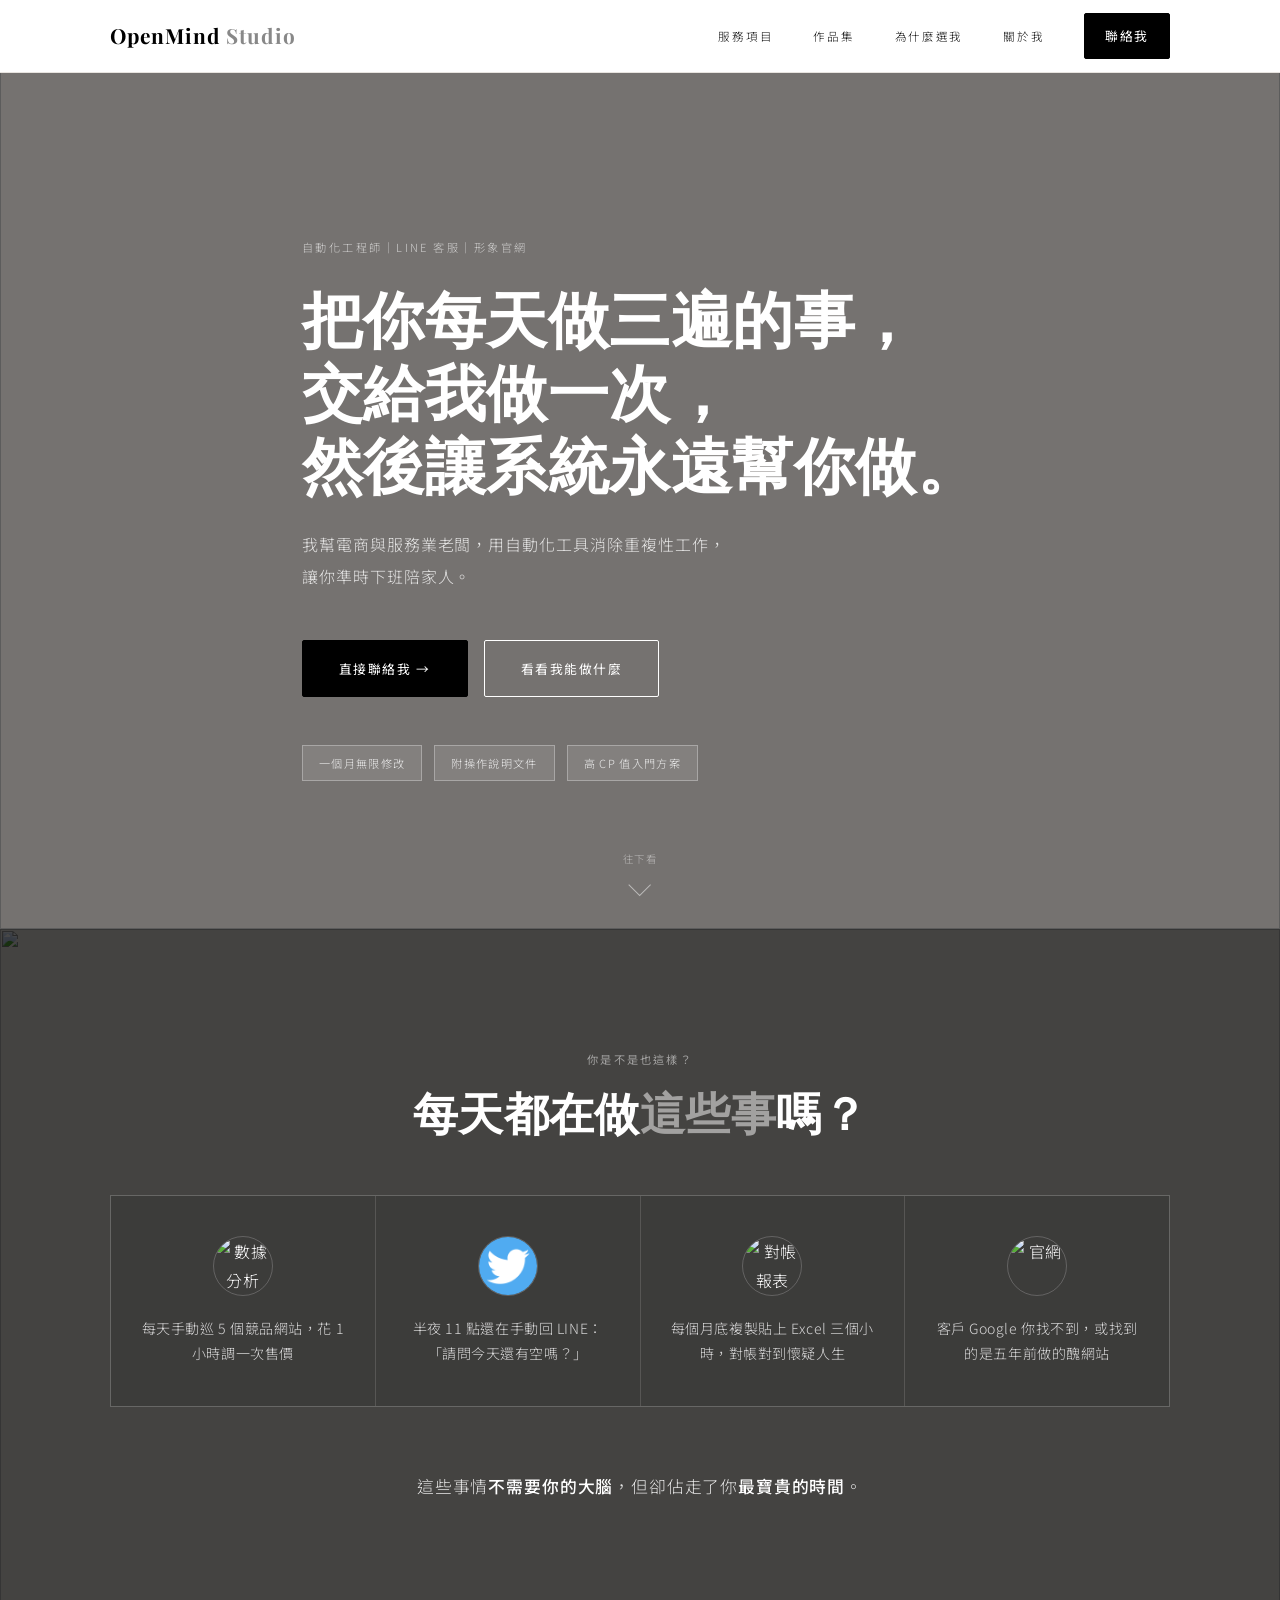
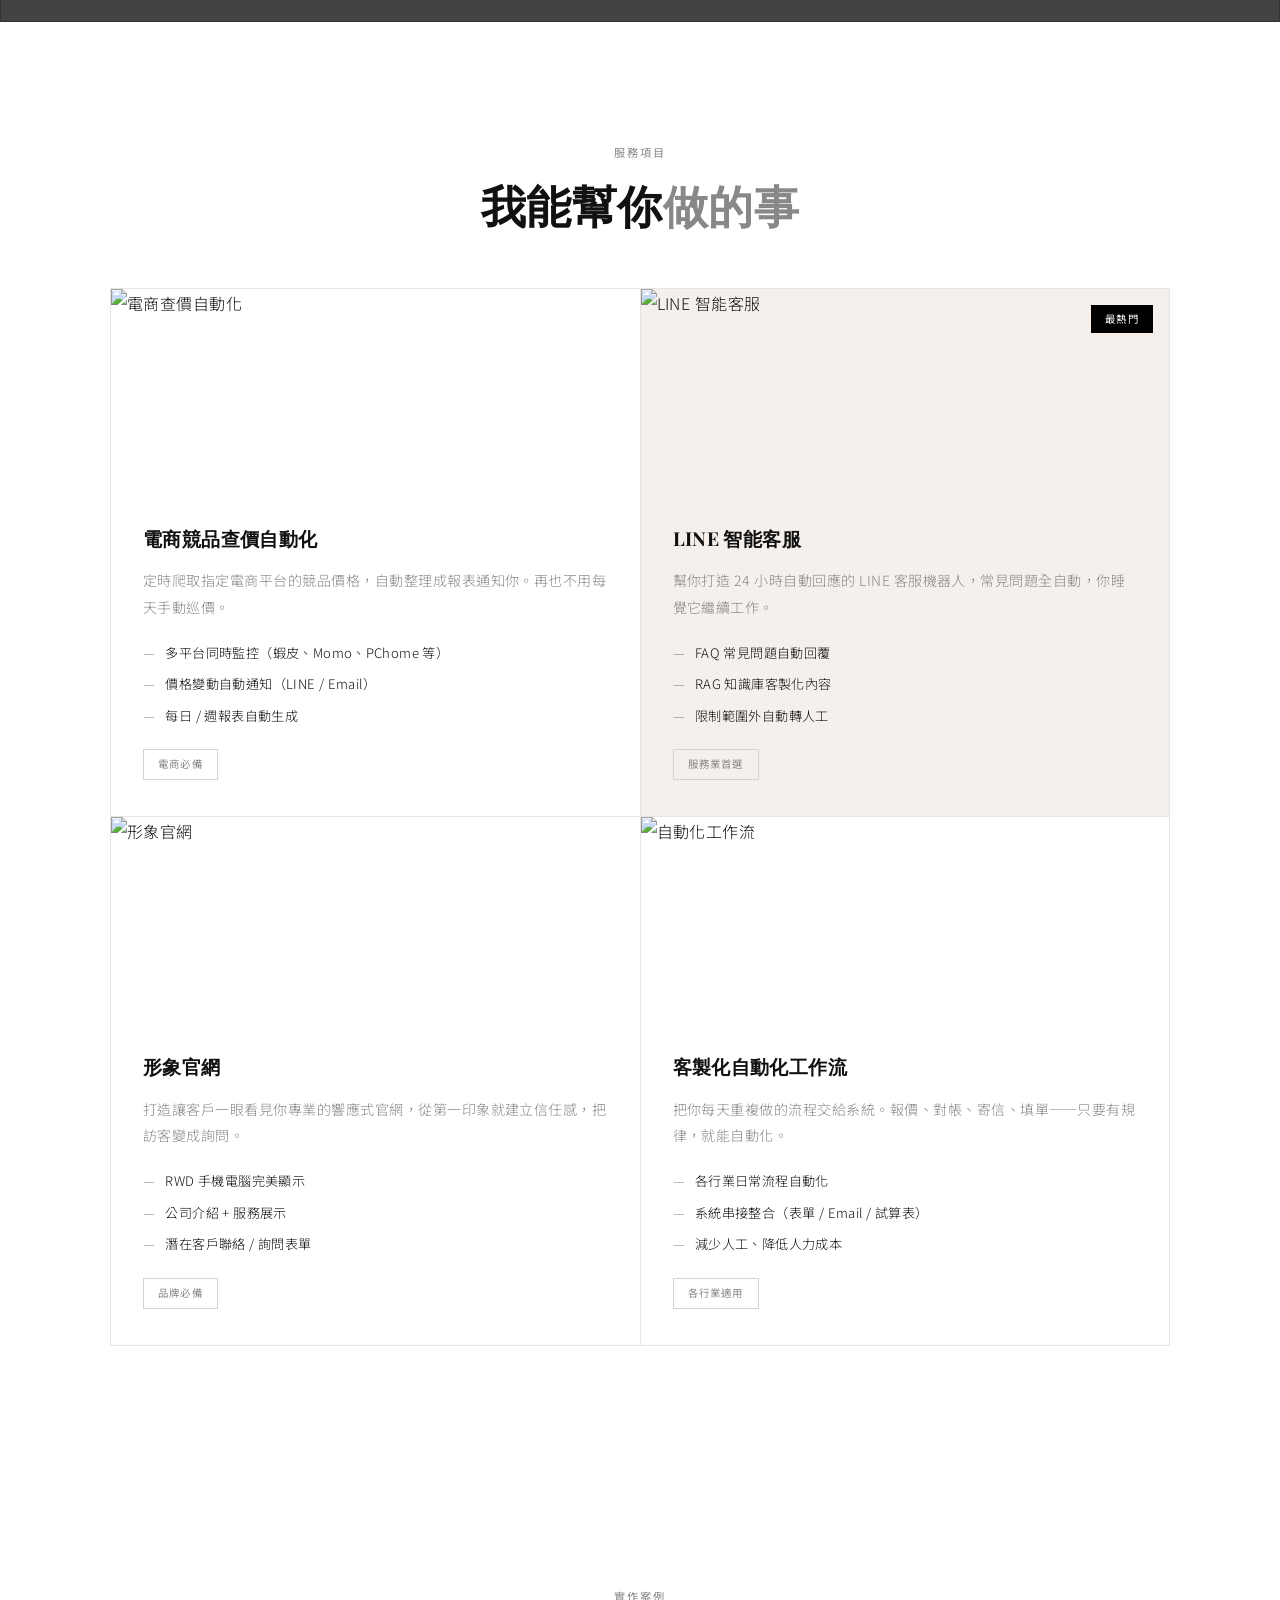
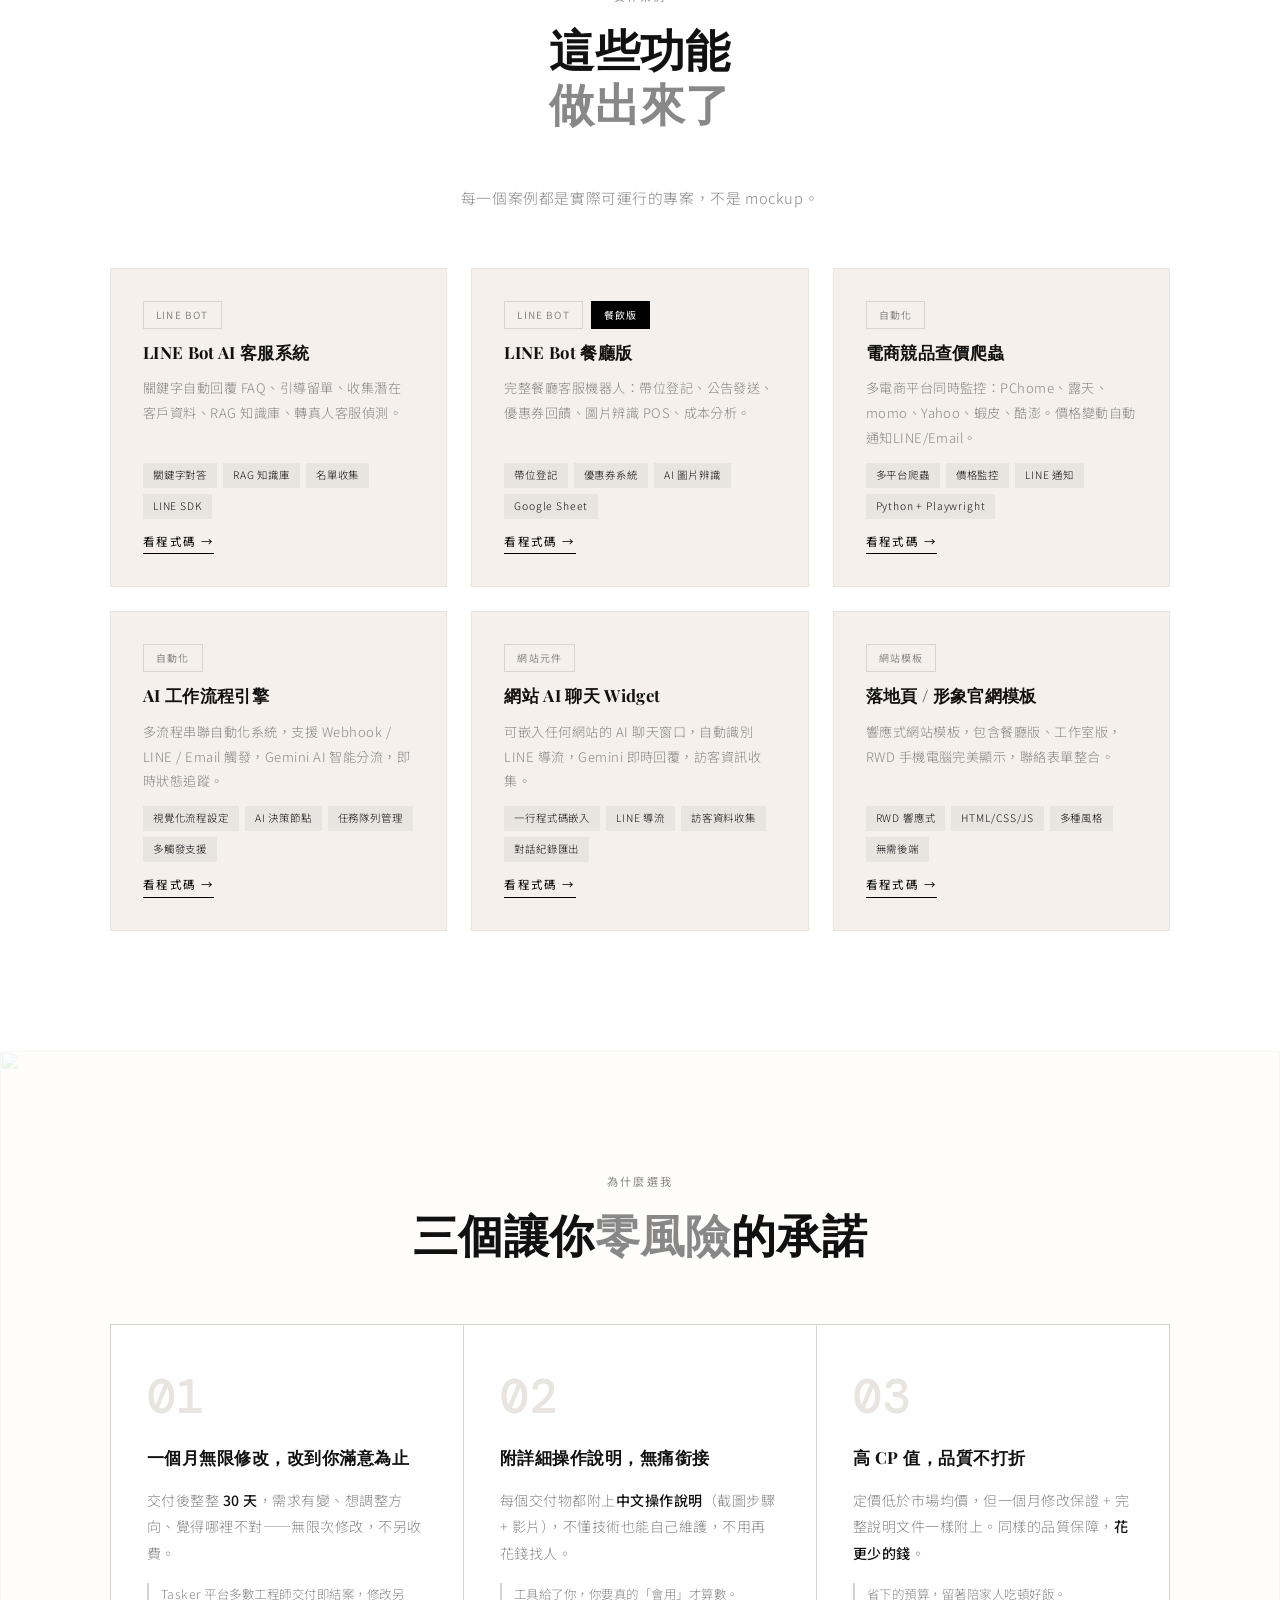
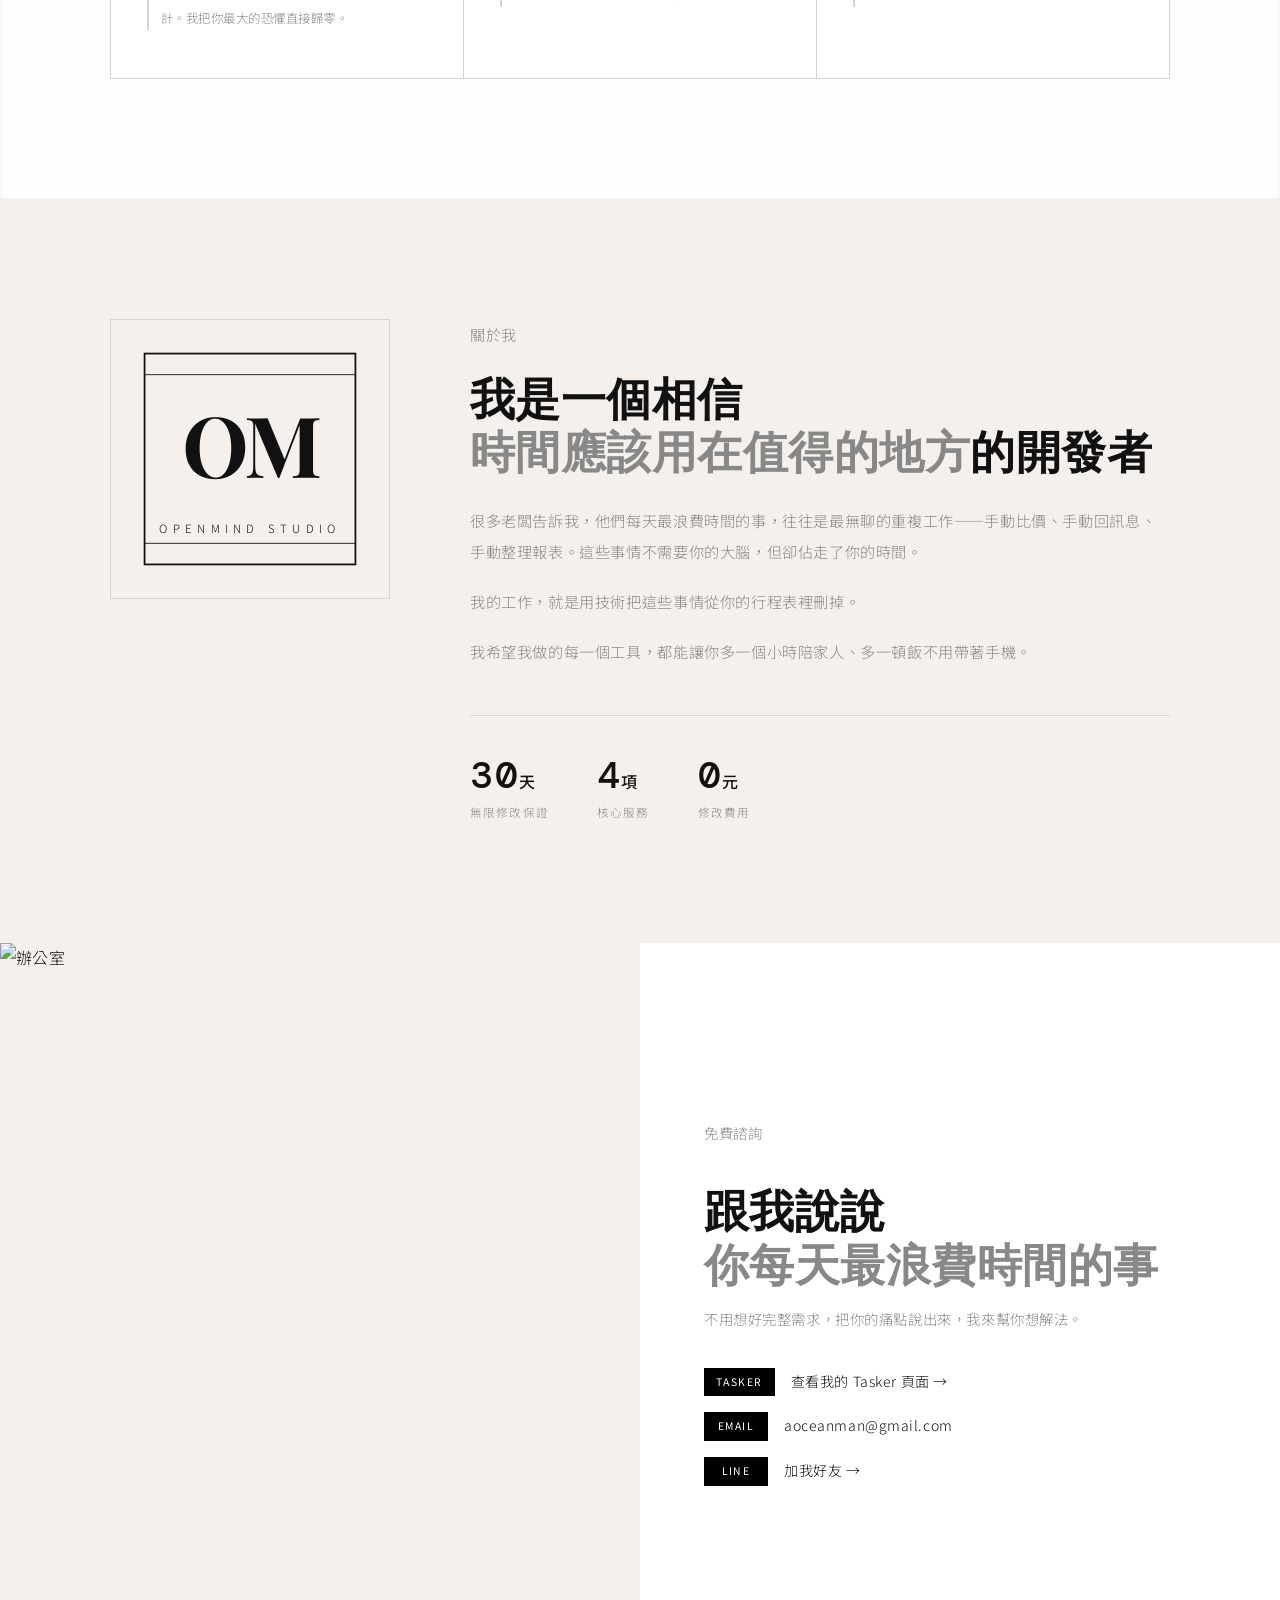
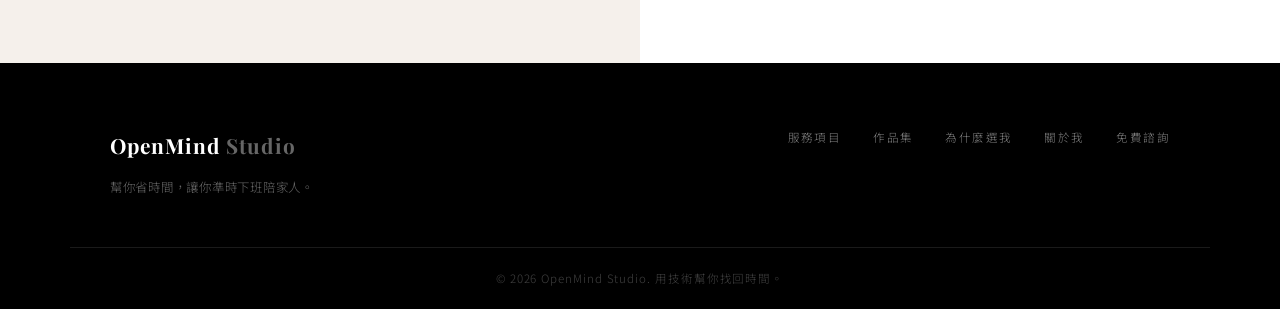
==== commit 62e8be2d: "replace avatar placeholder with OM logo SVG Inline SVG logo with Playfair Display initials, brand na" ====
--- a/index.html
+++ b/index.html
@@ -1,67 +1,14 @@
 <!DOCTYPE html>
 <html lang="zh-TW">
 <head>
-  <meta charset="UTF-8" />
+  <meta charset="UTF-8" />h
   <meta name="viewport" content="width=device-width, initial-scale=1.0" />
-
-  <!-- ── SEO Primary ── -->
-  <title>OpenMind Studio｜LINE Bot 智能客服・爬蟲自動化・形象官網・台灣接案工程師</title>
-  <meta name="description" content="OpenMind Studio 專為電商與服務業老闆打造自動化解決方案：LINE 智能客服 Bot、競品查價爬蟲、形象官網、自動化工作流。一個月無限修改保證，附中文操作說明，高 CP 值，讓你準時下班陪家人。" />
-  <link rel="canonical" href="https://aoceanman-source.github.io/OpenMind/" />
-
-  <!-- ── Open Graph ── -->
-  <meta property="og:type" content="website" />
-  <meta property="og:url" content="https://aoceanman-source.github.io/OpenMind/" />
-  <meta property="og:title" content="OpenMind Studio｜LINE Bot × 爬蟲自動化 × 形象官網" />
-  <meta property="og:description" content="幫電商與服務業老闆用自動化工具消除重複性工作，讓你準時下班陪家人。一個月無限修改保證。" />
-  <meta property="og:locale" content="zh_TW" />
-
-  <!-- ── Twitter Card ── -->
-  <meta name="twitter:card" content="summary_large_image" />
-  <meta name="twitter:title" content="OpenMind Studio｜自動化接案工程師" />
-  <meta name="twitter:description" content="LINE Bot、爬蟲、官網、自動化工作流。一個月無限修改。" />
-
-  <!-- ── Structured Data ── -->
-  <script type="application/ld+json">
-  {
-    "@context": "https://schema.org",
-    "@type": "ProfessionalService",
-    "name": "OpenMind Studio",
-    "url": "https://aoceanman-source.github.io/OpenMind/",
-    "email": "aoceanman@gmail.com",
-    "description": "台灣接案工程師，專攻 LINE Bot、爬蟲自動化、形象官網開發",
-    "areaServed": "TW",
-    "serviceType": ["LINE Bot開發","爬蟲自動化","形象官網","自動化工作流"]
-  }
-  </script>
-
+  <title>自動化解決方案｜幫你省時間，準時下班陪家人</title>
+  <meta name="description" content="幫電商與服務業老闆用自動化工具消除重複性工作。LINE 智能客服、電商查價爬蟲、形象官網、自動化工作流。一個月無限修改保證。" />
   <link rel="preconnect" href="https://fonts.googleapis.com" />
   <link rel="preconnect" href="https://fonts.gstatic.com" crossorigin />
   <link href="https://fonts.googleapis.com/css2?family=Playfair+Display:wght@400;700&family=Noto+Sans+TC:wght@300;400;500;700&family=DM+Mono:wght@500&display=swap" rel="stylesheet" />
   <link rel="stylesheet" href="css/style.css" />
-  <style>
-  
-    /* Pain SVG icon */
-    .pain__icon-wrap {
-      width: 88px !important;
-      height: 88px !important;
-      min-width: 88px;
-      border-radius: 50%;
-      display: flex;
-      align-items: center;
-      justify-content: center;
-      background: rgba(255,255,255,0.06);
-      border: 1px solid rgba(255,255,255,0.12);
-      overflow: hidden;
-      flex-shrink: 0;
-    }
-    .pain__icon-wrap svg,
-    .pain__icon-wrap img {
-      width: 100%;
-      height: 100%;
-      object-fit: cover;
-    }
-  </style>
 </head>
 <body>
 
@@ -71,8 +18,9 @@
       <a href="#" class="navbar__logo">
         <span class="logo-text">OpenMind<span class="logo-accent"> Studio</span></span>
       </a>
-      <nav class="navbar__nav" id="navMenu" aria-label="主要導覽">
+      <nav class="navbar__nav" id="navMenu">
         <a href="#services">服務項目</a>
+        <a href="#portfolio">作品集</a>
         <a href="#why-me">為什麼選我</a>
         <a href="#about">關於我</a>
         <a href="#contact" class="btn btn--sm btn--primary">聯絡我</a>
@@ -86,7 +34,7 @@
   <!-- ─── HERO ─── -->
   <section class="hero" id="hero">
     <div class="hero__bg">
-      <img src="https://images.unsplash.com/photo-1451187580459-43490279c0fa?w=1920&q=90" alt="" aria-hidden="true" />
+      <img src="https://images.unsplash.com/photo-1498050108023-c5249f4df085?w=1600&q=80" alt="" aria-hidden="true" />
       <div class="hero__overlay"></div>
     </div>
     <div class="container hero__inner">
@@ -121,7 +69,7 @@
   <!-- ─── PAIN POINTS ─── -->
   <section class="pain" id="pain">
     <div class="pain__bg">
-      <img src="https://images.unsplash.com/photo-1526374965328-7f61d4dc18c5?w=1600&q=85" alt="" aria-hidden="true" />
+      <img src="https://images.unsplash.com/photo-1461749280684-dccba630e2f6?w=1600&q=80" alt="" aria-hidden="true" />
       <div class="pain__overlay"></div>
     </div>
     <div class="container">
@@ -130,50 +78,25 @@
       <div class="pain__grid">
         <div class="pain__card">
           <div class="pain__icon-wrap">
-            <svg viewBox="0 0 80 80" xmlns="http://www.w3.org/2000/svg" width="80" height="80">
-              <circle cx="40" cy="40" r="40" fill="#FF6B35"/>
-              <polyline points="16,56 28,38 40,46 62,22" stroke="white" stroke-width="3.5" stroke-linecap="round" stroke-linejoin="round" fill="none"/>
-              <circle cx="16" cy="56" r="4" fill="white"/>
-              <circle cx="28" cy="38" r="4" fill="white"/>
-              <circle cx="40" cy="46" r="4" fill="white"/>
-              <circle cx="62" cy="22" r="4" fill="white"/>
-            </svg>
+            <img src="https://images.unsplash.com/photo-1551288049-bebda4e38f71?w=400&q=80" alt="數據分析" />
           </div>
           <p>每天手動巡 5 個競品網站，花 1 小時調一次售價</p>
         </div>
         <div class="pain__card">
           <div class="pain__icon-wrap">
-            <img src="https://upload.wikimedia.org/wikipedia/commons/4/41/LINE_logo.svg" alt="LINE" style="width:60px;height:60px;object-fit:contain;"/>
+            <img src="img/line_icon.png" alt="LINE 客服" />
           </div>
           <p>半夜 11 點還在手動回 LINE：「請問今天還有空嗎？」</p>
         </div>
         <div class="pain__card">
           <div class="pain__icon-wrap">
-            <svg viewBox="0 0 80 80" xmlns="http://www.w3.org/2000/svg" width="80" height="80">
-              <circle cx="40" cy="40" r="40" fill="#0084FF"/>
-              <rect x="14" y="18" width="52" height="42" rx="3" stroke="white" stroke-width="2.5" fill="none"/>
-              <line x1="14" y1="29" x2="66" y2="29" stroke="white" stroke-width="2"/>
-              <line x1="14" y1="40" x2="66" y2="40" stroke="white" stroke-width="1.5" opacity="0.7"/>
-              <line x1="14" y1="51" x2="66" y2="51" stroke="white" stroke-width="1.5" opacity="0.7"/>
-              <line x1="38" y1="18" x2="38" y2="60" stroke="white" stroke-width="1.5" opacity="0.7"/>
-              <rect x="16" y="20" width="20" height="7" rx="1" fill="white" opacity="0.3"/>
-            </svg>
+            <img src="https://images.unsplash.com/photo-1554224155-6726b3ff858f?w=400&q=80" alt="對帳報表" />
           </div>
           <p>每個月底複製貼上 Excel 三個小時，對帳對到懷疑人生</p>
         </div>
         <div class="pain__card">
           <div class="pain__icon-wrap">
-            <svg viewBox="0 0 80 80" xmlns="http://www.w3.org/2000/svg" width="80" height="80">
-              <circle cx="40" cy="40" r="40" fill="#7C3AED"/>
-              <rect x="12" y="18" width="56" height="38" rx="4" stroke="white" stroke-width="2.5" fill="none"/>
-              <line x1="12" y1="29" x2="68" y2="29" stroke="white" stroke-width="2"/>
-              <circle cx="20" cy="23.5" r="3" fill="white"/>
-              <circle cx="29" cy="23.5" r="3" fill="white"/>
-              <circle cx="38" cy="23.5" r="3" fill="white"/>
-              <rect x="18" y="36" width="44" height="3.5" rx="1.5" fill="white" opacity="0.9"/>
-              <rect x="18" y="43" width="30" height="3.5" rx="1.5" fill="white" opacity="0.6"/>
-              <rect x="18" y="50" width="36" height="3.5" rx="1.5" fill="white" opacity="0.6"/>
-            </svg>
+            <img src="https://images.unsplash.com/photo-1467232004584-a241de8bcf5d?w=400&q=80" alt="官網" />
           </div>
           <p>客戶 Google 你找不到，或找到的是五年前做的醜網站</p>
         </div>
@@ -191,7 +114,7 @@
 
         <div class="service-card">
           <div class="service-card__img">
-            <img src="https://images.unsplash.com/photo-1563013544-824ae1b704d3?w=800&q=85" alt="電商查價自動化" />
+            <img src="https://images.unsplash.com/photo-1518770660439-4636190af475?w=800&q=80" alt="電商查價自動化" />
           </div>
           <div class="service-card__body">
             <h3>電商競品查價自動化</h3>
@@ -208,10 +131,10 @@
         <div class="service-card service-card--featured">
           <div class="service-card__badge">最熱門</div>
           <div class="service-card__img">
-            <img src="img/service-cs.jpg" alt="智能客服" />
+            <img src="https://images.unsplash.com/photo-1611162617474-5b21e879e113?w=800&q=80" alt="LINE 智能客服" />
           </div>
           <div class="service-card__body">
-            <h3>智能客服</h3>
+            <h3>LINE 智能客服</h3>
             <p>幫你打造 24 小時自動回應的 LINE 客服機器人，常見問題全自動，你睡覺它繼續工作。</p>
             <ul class="service-card__features">
               <li>FAQ 常見問題自動回覆</li>
@@ -224,7 +147,7 @@
 
         <div class="service-card">
           <div class="service-card__img">
-            <img src="https://images.unsplash.com/photo-1581291518857-4e27b48ff24e?w=800&q=85" alt="形象官網" />
+            <img src="https://images.unsplash.com/photo-1467232004584-a241de8bcf5d?w=800&q=80" alt="形象官網" />
           </div>
           <div class="service-card__body">
             <h3>形象官網</h3>
@@ -240,7 +163,7 @@
 
         <div class="service-card">
           <div class="service-card__img">
-            <img src="https://images.unsplash.com/photo-1551288049-bebda4e38f71?w=800&q=85" alt="自動化工作流" />
+            <img src="https://images.unsplash.com/photo-1504868584819-f8e8b4b6d7e3?w=800&q=80" alt="自動化工作流" />
           </div>
           <div class="service-card__body">
             <h3>客製化自動化工作流</h3>
@@ -258,6 +181,109 @@
     </div>
   </section>
 
+  <!-- ─── PORTFOLIO ─── -->
+  <section class="portfolio" id="portfolio">
+    <div class="container">
+      <p class="section-eyebrow">實作案例</p>
+      <h2 class="section-title">這些功能<br /><span class="text-accent">做出來了</span></h2>
+      <p class="portfolio__intro">每一個案例都是實際可運行的專案，不是 mockup。</p>
+      <div class="portfolio__grid">
+
+        <div class="portfolio-card">
+          <div class="portfolio-card__header">
+            <span class="portfolio-card__tag">LINE Bot</span>
+          </div>
+          <h3>LINE Bot AI 客服系統</h3>
+          <p>關鍵字自動回覆 FAQ、引導留單、收集潛在客戶資料、RAG 知識庫、轉真人客服偵測。</p>
+          <div class="portfolio-card__features">
+            <span>關鍵字對答</span>
+            <span>RAG 知識庫</span>
+            <span>名單收集</span>
+            <span>LINE SDK</span>
+          </div>
+          <a href="https://github.com/aoceanman-source/OpenMind/tree/main/line-bot-ai-customer-service" class="portfolio-card__link" target="_blank" rel="noopener">看程式碼 →</a>
+        </div>
+
+        <div class="portfolio-card">
+          <div class="portfolio-card__header">
+            <span class="portfolio-card__tag">LINE Bot</span>
+            <span class="portfolio-card__tag portfolio-card__tag--accent">餐飲版</span>
+          </div>
+          <h3>LINE Bot 餐廳版</h3>
+          <p>完整餐廳客服機器人：帶位登記、公告發送、優惠券回饋、圖片辨識 POS、成本分析。</p>
+          <div class="portfolio-card__features">
+            <span>帶位登記</span>
+            <span>優惠券系統</span>
+            <span>AI 圖片辨識</span>
+            <span>Google Sheet</span>
+          </div>
+          <a href="https://github.com/aoceanman-source/OpenMind/tree/main/line-bot-restaurant" class="portfolio-card__link" target="_blank" rel="noopener">看程式碼 →</a>
+        </div>
+
+        <div class="portfolio-card">
+          <div class="portfolio-card__header">
+            <span class="portfolio-card__tag">自動化</span>
+          </div>
+          <h3>電商競品查價爬蟲</h3>
+          <p>多電商平台同時監控：PChome、露天、momo、Yahoo、蝦皮、酷澎。價格變動自動通知LINE/Email。</p>
+          <div class="portfolio-card__features">
+            <span>多平台爬蟲</span>
+            <span>價格監控</span>
+            <span>LINE 通知</span>
+            <span>Python + Playwright</span>
+          </div>
+          <a href="https://github.com/aoceanman-source/OpenMind/tree/main/ecommerce-scraper" class="portfolio-card__link" target="_blank" rel="noopener">看程式碼 →</a>
+        </div>
+
+        <div class="portfolio-card">
+          <div class="portfolio-card__header">
+            <span class="portfolio-card__tag">自動化</span>
+          </div>
+          <h3>AI 工作流程引擎</h3>
+          <p>多流程串聯自動化系統，支援 Webhook / LINE / Email 觸發，Gemini AI 智能分流，即時狀態追蹤。</p>
+          <div class="portfolio-card__features">
+            <span>視覺化流程設定</span>
+            <span>AI 決策節點</span>
+            <span>任務隊列管理</span>
+            <span>多觸發支援</span>
+          </div>
+          <a href="https://github.com/aoceanman-source/OpenMind/tree/main/ai-workflow-automation" class="portfolio-card__link" target="_blank" rel="noopener">看程式碼 →</a>
+        </div>
+
+        <div class="portfolio-card">
+          <div class="portfolio-card__header">
+            <span class="portfolio-card__tag">網站元件</span>
+          </div>
+          <h3>網站 AI 聊天 Widget</h3>
+          <p>可嵌入任何網站的 AI 聊天窗口，自動識別 LINE 導流，Gemini 即時回覆，訪客資訊收集。</p>
+          <div class="portfolio-card__features">
+            <span>一行程式碼嵌入</span>
+            <span>LINE 導流</span>
+            <span>訪客資料收集</span>
+            <span>對話紀錄匯出</span>
+          </div>
+          <a href="https://github.com/aoceanman-source/OpenMind/tree/main/website-chatbot-widget" class="portfolio-card__link" target="_blank" rel="noopener">看程式碼 →</a>
+        </div>
+
+        <div class="portfolio-card">
+          <div class="portfolio-card__header">
+            <span class="portfolio-card__tag">網站模板</span>
+          </div>
+          <h3>落地頁 / 形象官網模板</h3>
+          <p>響應式網站模板，包含餐廳版、工作室版，RWD 手機電腦完美顯示，聯絡表單整合。</p>
+          <div class="portfolio-card__features">
+            <span>RWD 響應式</span>
+            <span>HTML/CSS/JS</span>
+            <span>多種風格</span>
+            <span>無需後端</span>
+          </div>
+          <a href="https://github.com/aoceanman-source/OpenMind/tree/main/landing-page-template" class="portfolio-card__link" target="_blank" rel="noopener">看程式碼 →</a>
+        </div>
+
+      </div>
+    </div>
+  </section>
+
   <!-- ─── WHY ME ─── -->
   <section class="why-me" id="why-me">
     <div class="why-me__bg">
@@ -268,6 +294,7 @@
       <p class="section-eyebrow">為什麼選我</p>
       <h2 class="section-title">三個讓你<span class="text-accent">零風險</span>的承諾</h2>
       <div class="why-me__grid">
+
         <div class="why-card">
           <div class="why-card__number mono">01</div>
           <div class="why-card__content">
@@ -276,6 +303,7 @@
             <p class="why-card__note">Tasker 平台多數工程師交付即結案，修改另計。我把你最大的恐懼直接歸零。</p>
           </div>
         </div>
+
         <div class="why-card">
           <div class="why-card__number mono">02</div>
           <div class="why-card__content">
@@ -284,6 +312,7 @@
             <p class="why-card__note">工具給了你，你要真的「會用」才算數。</p>
           </div>
         </div>
+
         <div class="why-card">
           <div class="why-card__number mono">03</div>
           <div class="why-card__content">
@@ -292,13 +321,30 @@
             <p class="why-card__note">省下的預算，留著陪家人吃頓好飯。</p>
           </div>
         </div>
+
       </div>
     </div>
   </section>
 
   <!-- ─── ABOUT ─── -->
   <section class="about" id="about">
-    <div class="container about__inner" style="grid-template-columns:1fr;">
+    <div class="container about__inner">
+      <div class="about__avatar-wrap">
+        <div class="about__logo-box" aria-label="OpenMind Studio Logo">
+          <svg viewBox="0 0 280 280" xmlns="http://www.w3.org/2000/svg" role="img" aria-label="OpenMind Studio">
+            <!-- outer square -->
+            <rect x="20" y="20" width="240" height="240" fill="none" stroke="#111111" stroke-width="2"/>
+            <!-- inner accent line top -->
+            <line x1="20" y1="44" x2="260" y2="44" stroke="#111111" stroke-width="1"/>
+            <!-- O M initials -->
+            <text x="140" y="162" font-family="'Playfair Display', Georgia, serif" font-size="96" font-weight="700" fill="#111111" text-anchor="middle" letter-spacing="-4">OM</text>
+            <!-- brand name bottom -->
+            <text x="140" y="224" font-family="'Noto Sans TC', sans-serif" font-size="13" font-weight="300" fill="#111111" text-anchor="middle" letter-spacing="6">OPENMIND STUDIO</text>
+            <!-- inner accent line bottom -->
+            <line x1="20" y1="236" x2="260" y2="236" stroke="#111111" stroke-width="1"/>
+          </svg>
+        </div>
+      </div>
       <div class="about__content">
         <p class="section-eyebrow">關於我</p>
         <h2 class="section-title">我是一個相信<br /><span class="text-accent">時間應該用在值得的地方</span>的開發者</h2>
@@ -326,7 +372,7 @@
   <!-- ─── CONTACT ─── -->
   <section class="contact" id="contact">
     <div class="contact__img-panel">
-      <img src="https://images.unsplash.com/photo-1521737604893-d14cc237f11d?w=800&q=85" alt="辦公室" />
+      <img src="https://images.unsplash.com/photo-1497366216548-37526070297c?w=800&q=80" alt="辦公室" />
     </div>
     <div class="contact__right">
       <div class="contact__copy">
@@ -360,12 +406,13 @@
         </a>
         <p>幫你省時間，讓你準時下班陪家人。</p>
       </div>
-      <nav class="footer__links" aria-label="頁尾導覽">
+      <div class="footer__links">
         <a href="#services">服務項目</a>
+        <a href="#portfolio">作品集</a>
         <a href="#why-me">為什麼選我</a>
         <a href="#about">關於我</a>
         <a href="#contact">免費諮詢</a>
-      </nav>
+      </div>
     </div>
     <div class="footer__bottom">
       <p>© 2026 OpenMind Studio. 用技術幫你找回時間。</p>
@@ -373,219 +420,5 @@
   </footer>
 
   <script src="js/main.js"></script>
-  <!-- ── AI 智能客服 Widget ── -->
-  <style>
-    #cb-btn {
-      position: fixed; bottom: 12px; right: 12px;
-      z-index: 2147483647;
-      width: 96px;
-      background: transparent;
-      border: none;
-      padding: 0; cursor: pointer;
-      display: flex; flex-direction: column; align-items: center; gap: 6px;
-      transition: transform .22s;
-      filter: drop-shadow(0 4px 14px rgba(0,0,0,.32));
-    }
-    #cb-btn:hover { transform: translateY(-3px); }
-    #cb-btn > img {
-      width: 96px; height: 120px;
-      object-fit: contain; object-position: center top;
-      display: block; pointer-events: none;
-    }
-    #cb-btn > span {
-      font-size: .75rem; font-weight: 700; letter-spacing: .08em;
-      color: #fff; pointer-events: none; white-space: nowrap;
-      font-family: 'Noto Sans TC', sans-serif;
-      background: linear-gradient(135deg, #1a6fa8, #0d4f80);
-      padding: 3px 12px; border-radius: 12px;
-      box-shadow: 0 2px 8px rgba(0,80,160,.4);
-    }
-
-    #cb-win {
-      position: fixed; bottom: 142px; right: 16px; z-index: 2147483646;
-      width: 360px; max-height: 560px;
-      background: #f5f7fa; border: 1px solid #d0d8e4; border-radius: 16px;
-      box-shadow: 0 20px 60px rgba(0,0,0,.25);
-      display: flex; flex-direction: column;
-      opacity: 0; transform: translateY(16px) scale(.97);
-      pointer-events: none; transition: opacity .25s, transform .25s;
-      font-family: 'Noto Sans TC', -apple-system, sans-serif;
-    }
-    #cb-win.open { opacity:1; transform:translateY(0) scale(1); pointer-events:all; }
-    .cb-head { display:flex; align-items:center; gap:.75rem; padding:.75rem 1rem; border-radius:16px 16px 0 0; background:linear-gradient(135deg,#1a6fa8,#0d4f80); flex-shrink:0; }
-    .cb-head-av { width:44px; height:44px; border-radius:50%; background:#000; overflow:hidden; flex-shrink:0; border:2px solid rgba(255,255,255,.3); }
-    .cb-head-av img { width:100%; height:115%; object-fit:cover; object-position:center 10%; }
-    .cb-head-info { flex:1; }
-    .cb-head-name { font-size:.88rem; font-weight:700; color:#fff; }
-    .cb-head-status { font-size:.66rem; color:rgba(255,255,255,.8); display:flex; align-items:center; gap:.3rem; margin-top:.1rem; }
-    .cb-head-status::before { content:""; width:7px; height:7px; border-radius:50%; background:#4eff91; display:inline-block; }
-    .cb-close { background:rgba(255,255,255,.15); border:none; color:#fff; font-size:1.1rem; cursor:pointer; padding:.3rem .6rem; border-radius:6px; transition:background .2s; line-height:1; }
-    .cb-close:hover { background:rgba(255,255,255,.3); }
-    .cb-msgs { flex:1; overflow-y:auto; padding:1rem; display:flex; flex-direction:column; gap:.75rem; max-height:370px; background:#f5f7fa; }
-    .cb-msgs::-webkit-scrollbar { width:4px; }
-    .cb-msgs::-webkit-scrollbar-thumb { background:#c0c8d4; border-radius:2px; }
-    .cb-msg { display:flex; gap:.5rem; align-items:flex-end; }
-    .cb-msg.user { justify-content:flex-end; }
-    .cb-msg-av { width:28px; height:28px; border-radius:50%; flex-shrink:0; background:#000; overflow:hidden; }
-    .cb-msg-av img { width:100%; height:115%; object-fit:cover; object-position:center 10%; }
-    .cb-bubble { max-width:78%; padding:.6rem .9rem; border-radius:14px; font-size:.83rem; line-height:1.65; }
-    .cb-msg.bot .cb-bubble { background:#fff; color:#222; border-bottom-left-radius:3px; box-shadow:0 1px 4px rgba(0,0,0,.08); }
-    .cb-msg.user .cb-bubble { background:#1a6fa8; color:#fff; border-bottom-right-radius:3px; }
-    .cb-typing { display:flex; gap:4px; padding:.6rem .85rem; background:#fff; border-radius:14px; border-bottom-left-radius:3px; width:fit-content; align-items:center; box-shadow:0 1px 4px rgba(0,0,0,.08); }
-    .cb-dot { width:6px; height:6px; border-radius:50%; background:#1a6fa8; animation:cbDot 1.2s ease-in-out infinite; }
-    .cb-dot:nth-child(2){animation-delay:.2s;} .cb-dot:nth-child(3){animation-delay:.4s;}
-    @keyframes cbDot{0%,80%,100%{transform:scale(.7);opacity:.5}40%{transform:scale(1);opacity:1}}
-    .cb-quick { display:flex; gap:.4rem; flex-wrap:wrap; padding:.5rem 1rem .25rem; background:#f5f7fa; }
-    .cb-quick-btn { background:rgba(26,111,168,.1); border:1px solid rgba(26,111,168,.3); color:#1a6fa8; font-size:.7rem; padding:.3rem .7rem; border-radius:20px; cursor:pointer; font-family:inherit; transition:background .2s; white-space:nowrap; }
-    .cb-quick-btn:hover { background:rgba(26,111,168,.2); }
-    .cb-foot { display:flex; gap:.5rem; padding:.75rem 1rem; border-top:1px solid #dde3ec; background:#fff; border-radius:0 0 16px 16px; }
-    .cb-input { flex:1; background:#f0f3f8; border:1px solid #d0d8e4; border-radius:20px; padding:.55rem 1rem; color:#222; font-size:.82rem; font-family:inherit; outline:none; transition:border-color .2s; }
-    .cb-input:focus { border-color:#1a6fa8; }
-    .cb-input::placeholder { color:#aaa; }
-    .cb-send { width:38px; height:38px; border-radius:50%; background:#1a6fa8; border:none; cursor:pointer; display:flex; align-items:center; justify-content:center; font-size:.9rem; transition:background .2s,transform .15s; flex-shrink:0; }
-    .cb-send:hover { background:#155a8a; transform:scale(1.08); }
-    .cb-send:disabled { background:#c0c8d4; cursor:not-allowed; transform:none; }
-    @media(max-width:420px){#cb-win{width:calc(100vw - 24px);right:8px;bottom:120px;}#cb-btn{bottom:8px;right:8px;width:88px;}#cb-btn>img{width:88px;height:88px;}}
-  </style>
-
-  <button id="cb-btn" onclick="cbToggle()" aria-label="開啟 AI 智能客服">
-    <img src="img/chloe.png" alt="AI客服 Chloe" />
-    <span>智能客服</span>
-  </button>
-  <div id="cb-win" role="dialog" aria-modal="true" aria-label="AI 智能客服">
-    <div class="cb-head">
-      <div class="cb-head-av"><img src="img/chloe.png" alt="Chloe" /></div>
-      <div class="cb-head-info">
-        <div class="cb-head-name">OpenMind 智能助理</div>
-        <div class="cb-head-status">線上中，即時回應</div>
-      </div>
-      <button class="cb-close" onclick="cbToggle()" aria-label="關閉">✕</button>
-    </div>
-    <div class="cb-msgs" id="cb-msgs"></div>
-    <div class="cb-quick" id="cb-quick">
-      <button class="cb-quick-btn" onclick="cbQuick(this)">💬 LINE Bot 費用？</button>
-      <button class="cb-quick-btn" onclick="cbQuick(this)">⏱ 需要多久完成？</button>
-      <button class="cb-quick-btn" onclick="cbQuick(this)">🌐 網站設計價格？</button>
-      <button class="cb-quick-btn" onclick="cbQuick(this)">🔄 售後服務？</button>
-    </div>
-    <div class="cb-foot">
-      <input id="cb-input" class="cb-input" type="text" placeholder="輸入訊息…" onkeydown="if(event.key==='Enter')cbSend()" maxlength="200" />
-      <button class="cb-send" onclick="cbSend()" aria-label="送出">➤</button>
-    </div>
-  </div>
-
-  <script>
-  (function(){
-    const SYSTEM = `你是 OpenMind Studio 的智能客服助理。用繁體中文回答，語氣親切專業，回答簡潔（100字以內）。
-
-OpenMind Studio 是台灣接案工程師工作室，專注三大服務：
-1. LINE Bot AI 客服系統：24小時自動回應、常見問題自動處理、可串接預約/訂單，價格約 NT$8,000~25,000，工期 1~3 週
-2. 爬蟲自動化：競品查價、庫存監控、電商資料收集，價格依需求報價，約 NT$5,000~20,000
-3. 形象官網：RWD 響應式設計、SEO 優化、含 LINE 諮詢按鈕，價格約 NT$15,000~40,000，工期 2~4 週
-
-保證：一個月無限修改，附中文操作說明。
-聯絡方式：引導至 LINE 或表單諮詢。
-不確定的問題請說「這個問題讓我幫您轉接真人工程師確認」。`;
-
-    let history = [];
-    let isOpen = false;
-    let isSending = false;
-
-    function getSessionId() {
-      let id = localStorage.getItem('om_session_id');
-      if (!id) {
-        id = crypto.randomUUID();
-        localStorage.setItem('om_session_id', id);
-      }
-      return id;
-    }
-
-    function initGreeting() {
-      const msgs = document.getElementById('cb-msgs');
-      appendMsg('bot', '哈囉您好！我是 OpenMind Studio 的智能客服 👋<br>想了解 LINE Bot、電商網站、官網設計或爬蟲自動化？直接問我！');
-    }
-
-    window.cbToggle = function() {
-      isOpen = !isOpen;
-      const win = document.getElementById('cb-win');
-      win.classList.toggle('open', isOpen);
-      if (isOpen && history.length === 0) {
-        initGreeting();
-        setTimeout(() => document.getElementById('cb-input').focus(), 300);
-      }
-    };
-    window.cbQuick=function(el){
-      document.getElementById("cb-input").value=el.textContent.trim().replace(/^\S+\s*/,"");
-      document.getElementById("cb-quick").style.display="none";
-      cbSend();
-    };
-
-    window.cbSend = async function() {
-      if (isSending) return;
-      const input = document.getElementById('cb-input');
-      const text = input.value.trim();
-      if (!text) return;
-
-      input.value = '';
-      appendMsg('user', escHtml(text));
-      document.getElementById('cb-quick').style.display = 'none';
-      history.push({ role: 'user', content: text });
-
-      isSending = true;
-      document.querySelector('.cb-send').disabled = true;
-
-      const typingId = appendTyping();
-
-      try {
-        const res = await fetch(
-          'https://n8n-asher.zeabur.app/webhook/openmind-chat',
-          {
-            method: 'POST',
-            headers: {
-              'Content-Type': 'application/json'
-            },
-            body: JSON.stringify({ sessionId: getSessionId(), message: text })
-          }
-        );
-        const data = await res.json();
-        removeTyping(typingId);
-
-        const reply = data?.reply || '抱歉，我暫時無法回應，請直接透過 LINE 聯繫我們 😊';
-        history.push({ role: 'assistant', content: reply });
-        appendMsg('bot', escHtml(reply).replace(/\n/g,'<br>'));
-
-      } catch(e) {
-        removeTyping(typingId);
-        appendMsg('bot', '連線異常，請稍後再試，或直接 <a href="#contact" style="color:#00B900">填寫表單</a> 聯絡我們 🙏');
-      }
-
-      isSending = false;
-      document.querySelector('.cb-send').disabled = false;
-      input.focus();
-    };
-    function escHtml(s){return s.replace(/&/g,'&amp;').replace(/</g,'&lt;').replace(/>/g,'&gt;').replace(/"/g,'&quot;');}
-    function appendMsg(role,content){
-      var msgs=document.getElementById("cb-msgs");
-      var row=document.createElement("div");
-      row.className="cb-msg "+role;
-      if(role==="bot"){
-        row.innerHTML='<div class="cb-msg-av"><img src="img/chloe.png" alt="Chloe"/></div><div class="cb-bubble">'+content+'</div>';
-      }else{
-        row.innerHTML='<div class="cb-bubble">'+content+'</div>';
-      }
-      msgs.appendChild(row);msgs.scrollTop=msgs.scrollHeight;
-    }
-    function appendTyping(){
-      var msgs=document.getElementById("cb-msgs");
-      var id="typing-"+Date.now();
-      var row=document.createElement("div");
-      row.className="cb-msg bot";row.id=id;
-      row.innerHTML='<div class="cb-msg-av"><img src="img/chloe.png" alt="Chloe"/></div><div class="cb-typing"><div class="cb-dot"></div><div class="cb-dot"></div><div class="cb-dot"></div></div>';
-      msgs.appendChild(row);msgs.scrollTop=msgs.scrollHeight;return id;
-    }
-    function removeTyping(id){var el=document.getElementById(id);if(el)el.remove();}
-  })();
-  </script>
-
 </body>
 </html>
--- a/css/style.css
+++ b/css/style.css
@@ -562,23 +562,19 @@
   position: sticky;
   top: 100px;
 }
-.about__avatar {
+.about__logo-box {
   width: 100%;
   aspect-ratio: 1;
-  overflow: hidden;
-  border: 1px solid var(--border);
-}
-.avatar-placeholder {
-  width: 100%; height: 100%;
-  background: var(--gray-light);
   display: flex;
   align-items: center;
   justify-content: center;
-  color: var(--gray-mid);
-  font-size: .82rem;
-  font-weight: 300;
-  letter-spacing: 0.08em;
-  text-transform: uppercase;
+  background: var(--cream);
+  border: 1px solid var(--border);
+  padding: 16px;
+}
+.about__logo-box svg {
+  width: 100%;
+  height: 100%;
 }
 .about__content .section-title { margin-bottom: 28px; }
 .about__content p {
@@ -618,6 +614,7 @@
 .contact {
   display: grid;
   grid-template-columns: 1fr 1fr;
+  min-height: 80vh;
 }
 .contact__img-panel {
   position: relative;
@@ -932,7 +929,7 @@
   .about__avatar-wrap { position: static; max-width: 180px; margin: 0 auto; }
   .about__stats { gap: 24px; }
 
-  .contact__right { padding: 40px 24px; }
+  .contact__right { padding: 48px 24px; }
 }
 
 @media (max-width: 480px) {
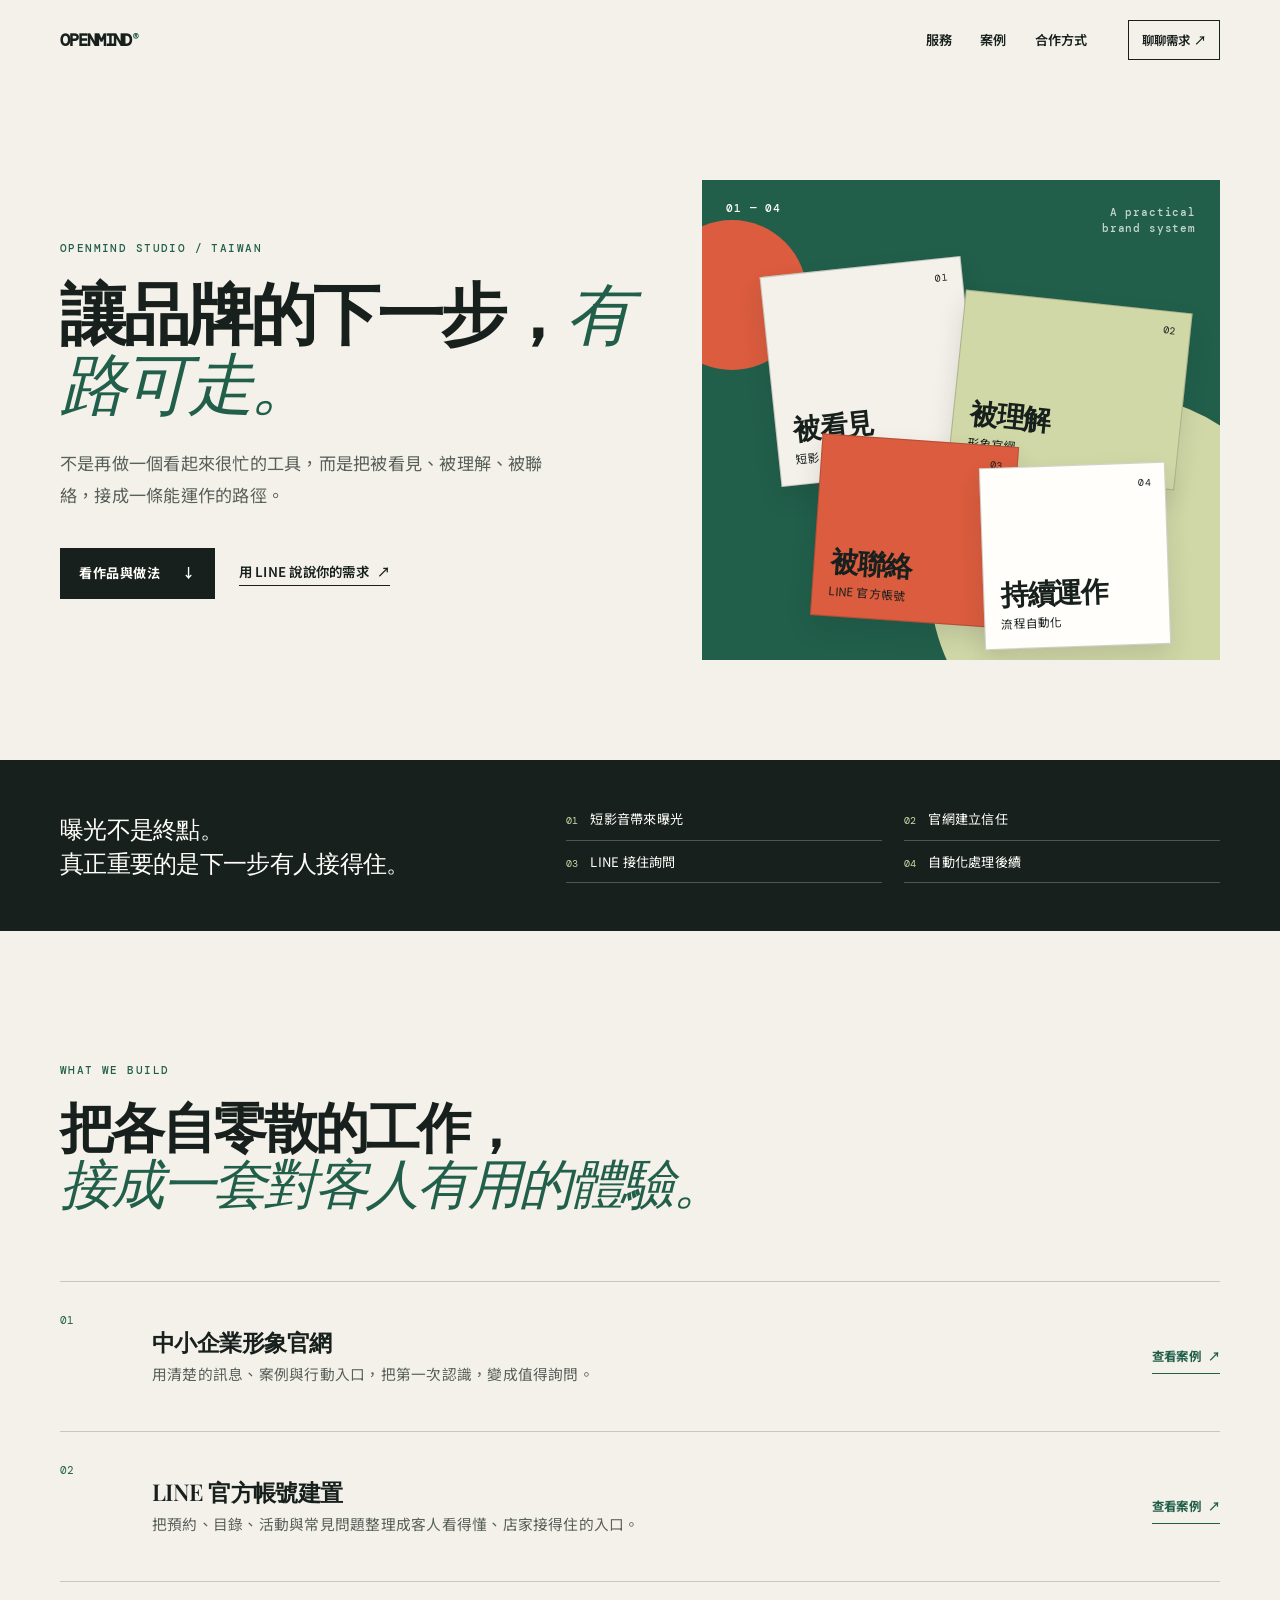
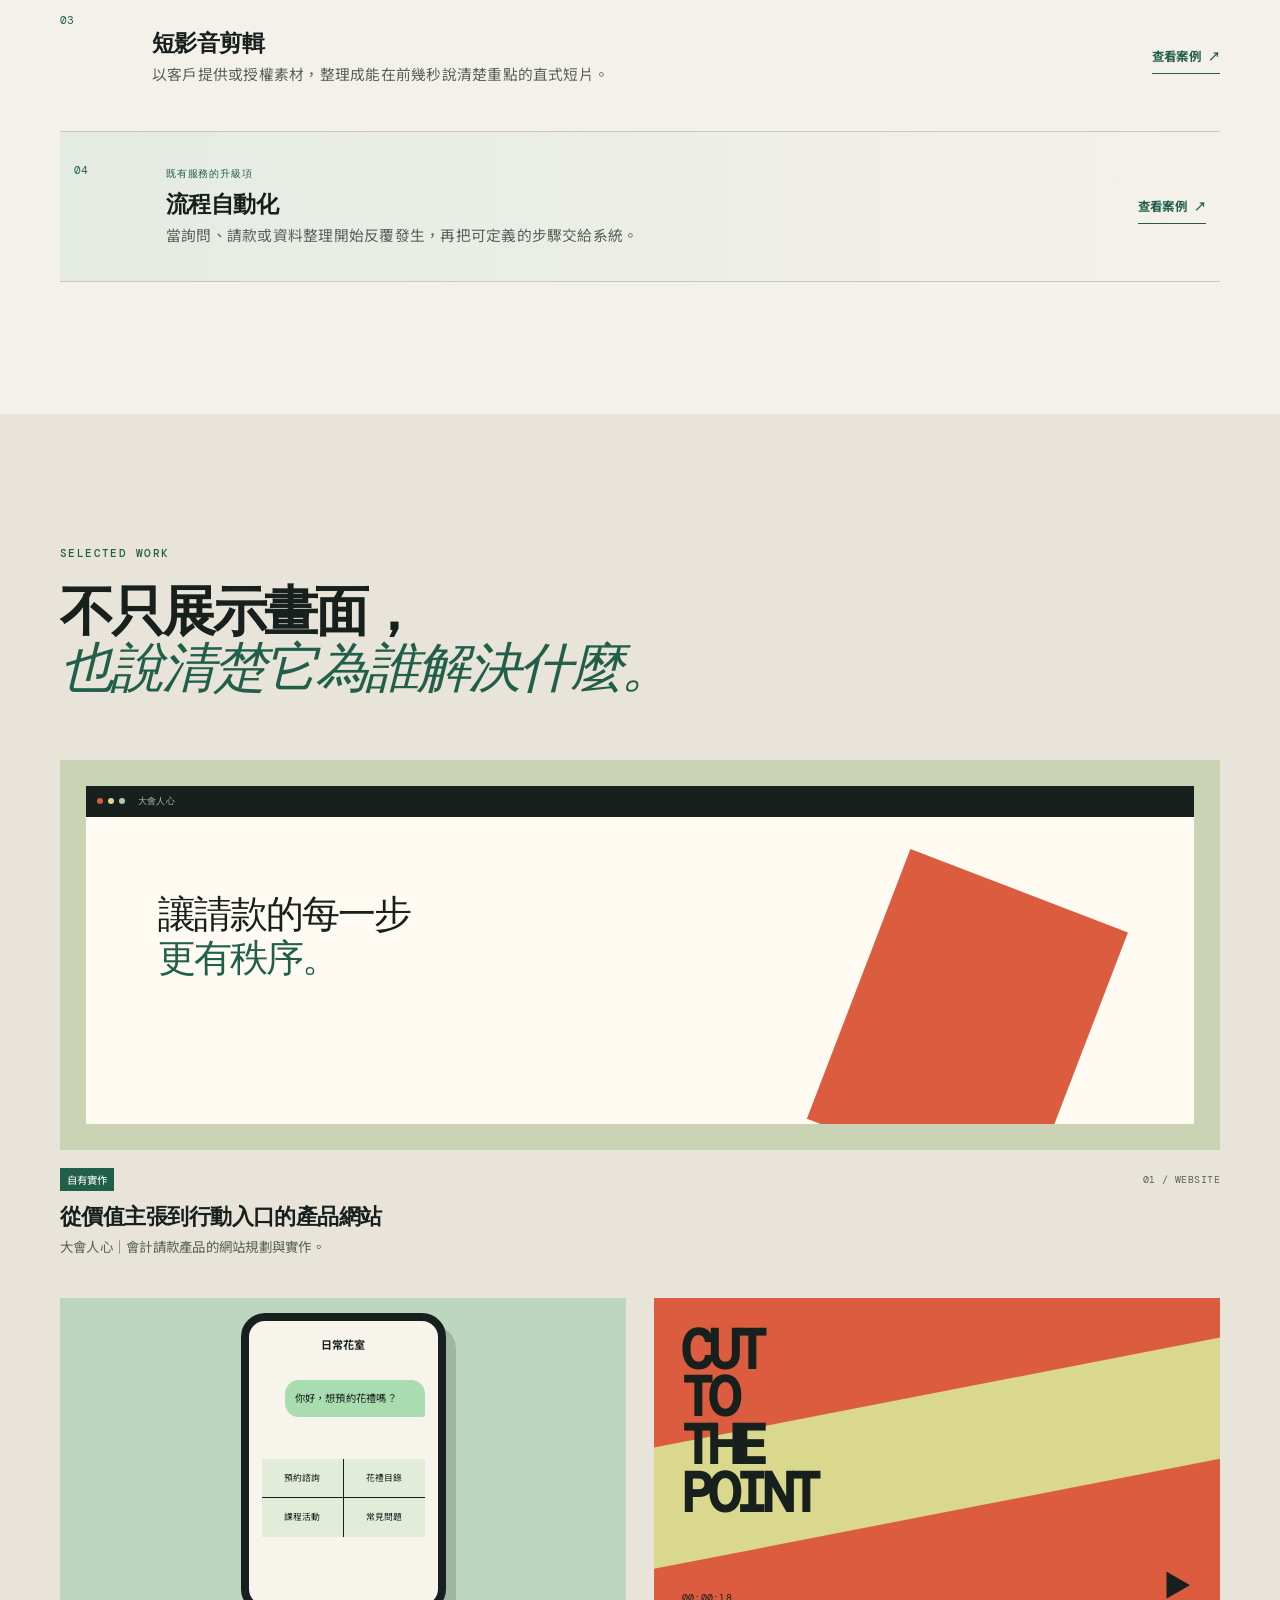
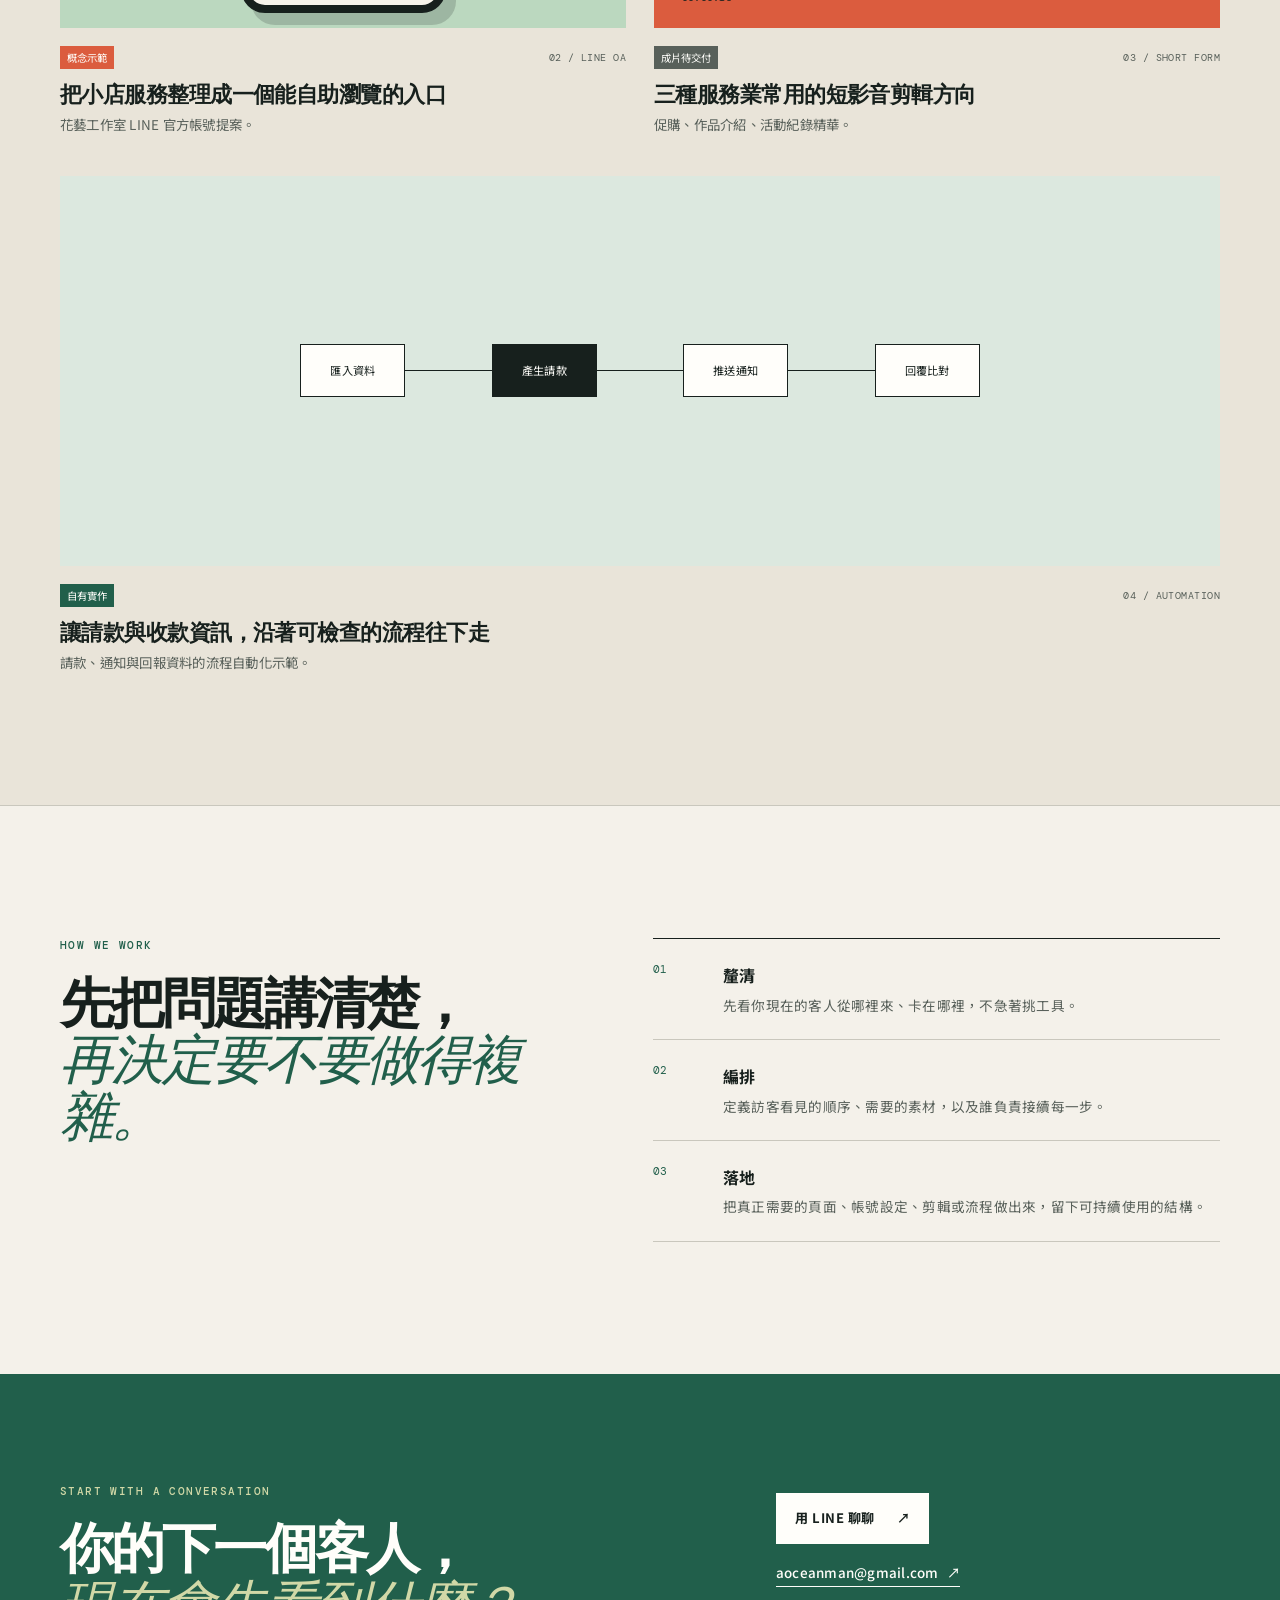
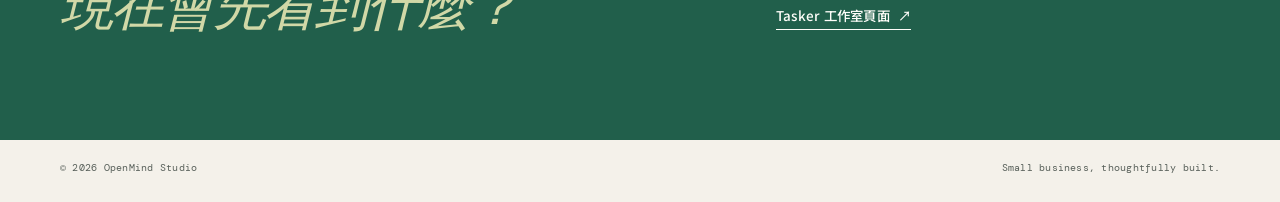
==== commit 3b0186c0: "feat: publish four-service portfolio" ====
--- a/index.html
+++ b/index.html
@@ -1,424 +1,70 @@
-<!DOCTYPE html>
+<!doctype html>
 <html lang="zh-TW">
 <head>
-  <meta charset="UTF-8" />h
-  <meta name="viewport" content="width=device-width, initial-scale=1.0" />
-  <title>自動化解決方案｜幫你省時間，準時下班陪家人</title>
-  <meta name="description" content="幫電商與服務業老闆用自動化工具消除重複性工作。LINE 智能客服、電商查價爬蟲、形象官網、自動化工作流。一個月無限修改保證。" />
-  <link rel="preconnect" href="https://fonts.googleapis.com" />
-  <link rel="preconnect" href="https://fonts.gstatic.com" crossorigin />
-  <link href="https://fonts.googleapis.com/css2?family=Playfair+Display:wght@400;700&family=Noto+Sans+TC:wght@300;400;500;700&family=DM+Mono:wght@500&display=swap" rel="stylesheet" />
-  <link rel="stylesheet" href="css/style.css" />
+  <meta charset="utf-8">
+  <meta name="viewport" content="width=device-width, initial-scale=1">
+  <meta name="description" content="OpenMind Studio 為台灣中小企業串起短影音、形象官網、LINE 官方帳號與流程自動化。">
+  <title>OpenMind Studio｜讓品牌的下一步，有路可走</title>
+  <link rel="preconnect" href="https://fonts.googleapis.com">
+  <link rel="preconnect" href="https://fonts.gstatic.com" crossorigin>
+  <link href="https://fonts.googleapis.com/css2?family=DM+Mono:wght@400;500&family=Noto+Sans+TC:wght@400;500;600;700&family=Playfair+Display:ital,wght@0,500;0,600;0,700;1,500&display=swap" rel="stylesheet">
+  <link rel="stylesheet" href="css/style.css">
 </head>
 <body>
-
-  <!-- ─── NAVBAR ─── -->
-  <header class="navbar" id="navbar">
-    <div class="container navbar__inner">
-      <a href="#" class="navbar__logo">
-        <span class="logo-text">OpenMind<span class="logo-accent"> Studio</span></span>
-      </a>
-      <nav class="navbar__nav" id="navMenu">
-        <a href="#services">服務項目</a>
-        <a href="#portfolio">作品集</a>
-        <a href="#why-me">為什麼選我</a>
-        <a href="#about">關於我</a>
-        <a href="#contact" class="btn btn--sm btn--primary">聯絡我</a>
+  <header class="site-header" data-header>
+    <div class="shell nav-wrap">
+      <a class="wordmark" href="#top" aria-label="OpenMind Studio 首頁">OPENMIND<span>®</span></a>
+      <button class="menu-button" type="button" data-menu-button aria-label="開啟選單" aria-expanded="false" aria-controls="site-menu"><span></span><span></span></button>
+      <nav class="site-nav" id="site-menu" data-menu>
+        <a href="#services">服務</a><a href="#work">案例</a><a href="#approach">合作方式</a><a class="nav-contact" href="#contact">聊聊需求 <span>↗</span></a>
       </nav>
-      <button class="navbar__burger" id="navBurger" aria-label="開啟選單">
-        <span></span><span></span><span></span>
-      </button>
     </div>
   </header>
 
-  <!-- ─── HERO ─── -->
-  <section class="hero" id="hero">
-    <div class="hero__bg">
-      <img src="https://images.unsplash.com/photo-1498050108023-c5249f4df085?w=1600&q=80" alt="" aria-hidden="true" />
-      <div class="hero__overlay"></div>
-    </div>
-    <div class="container hero__inner">
-      <div class="hero__content">
-        <p class="hero__eyebrow">自動化工程師｜LINE 客服｜形象官網</p>
-        <h1 class="hero__title">
-          把你每天做三遍的事，<br />
-          交給我做一次，<br />
-          然後讓系統永遠幫你做。
-        </h1>
-        <p class="hero__subtitle">
-          我幫電商與服務業老闆，用自動化工具消除重複性工作，<br class="br-desktop" />
-          讓你準時下班陪家人。
-        </p>
-        <div class="hero__actions">
-          <a href="#contact" class="btn btn--primary btn--lg">直接聯絡我 →</a>
-          <a href="#services" class="btn btn--ghost btn--lg">看看我能做什麼</a>
-        </div>
-        <div class="hero__badges">
-          <span class="badge">一個月無限修改</span>
-          <span class="badge">附操作說明文件</span>
-          <span class="badge">高 CP 值入門方案</span>
-        </div>
+  <main id="top">
+    <section class="hero shell">
+      <div class="hero-copy reveal">
+        <p class="kicker">OpenMind Studio / Taiwan</p>
+        <h1>讓品牌的下一步，<em>有路可走。</em></h1>
+        <p class="hero-lede">不是再做一個看起來很忙的工具，而是把被看見、被理解、被聯絡，接成一條能運作的路徑。</p>
+        <div class="hero-actions"><a class="button button-dark" href="#work">看作品與做法 <span>↓</span></a><a class="text-link" href="https://line.me/ti/p/HCj5miljFF" target="_blank" rel="noopener">用 LINE 說說你的需求 <span>↗</span></a></div>
       </div>
-    </div>
-    <div class="hero__scroll-hint">
-      <span>往下看</span>
-      <div class="scroll-arrow"></div>
-    </div>
-  </section>
+      <div class="hero-editorial" aria-label="OpenMind 服務路徑示意圖">
+        <div class="editorial-stamp">01 — 04</div><div class="editorial-note">A practical<br>brand system</div>
+        <div class="editorial-panel panel-video"><span class="panel-number">01</span><strong>被看見</strong><small>短影音</small></div>
+        <div class="editorial-panel panel-web"><span class="panel-number">02</span><strong>被理解</strong><small>形象官網</small></div>
+        <div class="editorial-panel panel-line"><span class="panel-number">03</span><strong>被聯絡</strong><small>LINE 官方帳號</small></div>
+        <div class="editorial-panel panel-flow"><span class="panel-number">04</span><strong>持續運作</strong><small>流程自動化</small></div>
+      </div>
+    </section>
 
-  <!-- ─── PAIN POINTS ─── -->
-  <section class="pain" id="pain">
-    <div class="pain__bg">
-      <img src="https://images.unsplash.com/photo-1461749280684-dccba630e2f6?w=1600&q=80" alt="" aria-hidden="true" />
-      <div class="pain__overlay"></div>
-    </div>
-    <div class="container">
-      <p class="section-eyebrow">你是不是也這樣？</p>
-      <h2 class="section-title">每天都在做<span class="text-accent">這些事</span>嗎？</h2>
-      <div class="pain__grid">
-        <div class="pain__card">
-          <div class="pain__icon-wrap">
-            <img src="https://images.unsplash.com/photo-1551288049-bebda4e38f71?w=400&q=80" alt="數據分析" />
-          </div>
-          <p>每天手動巡 5 個競品網站，花 1 小時調一次售價</p>
-        </div>
-        <div class="pain__card">
-          <div class="pain__icon-wrap">
-            <img src="img/line_icon.png" alt="LINE 客服" />
-          </div>
-          <p>半夜 11 點還在手動回 LINE：「請問今天還有空嗎？」</p>
-        </div>
-        <div class="pain__card">
-          <div class="pain__icon-wrap">
-            <img src="https://images.unsplash.com/photo-1554224155-6726b3ff858f?w=400&q=80" alt="對帳報表" />
-          </div>
-          <p>每個月底複製貼上 Excel 三個小時，對帳對到懷疑人生</p>
-        </div>
-        <div class="pain__card">
-          <div class="pain__icon-wrap">
-            <img src="https://images.unsplash.com/photo-1467232004584-a241de8bcf5d?w=400&q=80" alt="官網" />
-          </div>
-          <p>客戶 Google 你找不到，或找到的是五年前做的醜網站</p>
-        </div>
+    <section class="route-band" aria-label="品牌服務路徑"><div class="shell route-grid"><p>曝光不是終點。<br>真正重要的是下一步有人接得住。</p><ol><li><span>01</span>短影音帶來曝光</li><li><span>02</span>官網建立信任</li><li><span>03</span>LINE 接住詢問</li><li><span>04</span>自動化處理後續</li></ol></div></section>
+
+    <section class="section shell" id="services">
+      <div class="section-heading reveal"><p class="kicker">What we build</p><h2>把各自零散的工作，<br><em>接成一套對客人有用的體驗。</em></h2></div>
+      <div class="service-list">
+        <article class="service-item reveal"><p class="service-index">01</p><div><h3>中小企業形象官網</h3><p>用清楚的訊息、案例與行動入口，把第一次認識，變成值得詢問。</p></div><a href="work/website.html" aria-label="查看中小企業形象官網案例">查看案例 <span>↗</span></a></article>
+        <article class="service-item reveal"><p class="service-index">02</p><div><h3>LINE 官方帳號建置</h3><p>把預約、目錄、活動與常見問題整理成客人看得懂、店家接得住的入口。</p></div><a href="work/line-oa.html" aria-label="查看 LINE 官方帳號案例">查看案例 <span>↗</span></a></article>
+        <article class="service-item reveal"><p class="service-index">03</p><div><h3>短影音剪輯</h3><p>以客戶提供或授權素材，整理成能在前幾秒說清楚重點的直式短片。</p></div><a href="work/short-video.html" aria-label="查看短影音剪輯案例">查看案例 <span>↗</span></a></article>
+        <article class="service-item service-item-upgrade reveal"><p class="service-index">04</p><div><p class="item-label">既有服務的升級項</p><h3>流程自動化</h3><p>當詢問、請款或資料整理開始反覆發生，再把可定義的步驟交給系統。</p></div><a href="work/automation.html" aria-label="查看流程自動化案例">查看案例 <span>↗</span></a></article>
       </div>
-      <p class="pain__conclusion">這些事情<strong>不需要你的大腦</strong>，但卻佔走了你<strong>最寶貴的時間</strong>。</p>
-    </div>
-  </section>
+    </section>
 
-  <!-- ─── SERVICES ─── -->
-  <section class="services" id="services">
-    <div class="container">
-      <p class="section-eyebrow">服務項目</p>
-      <h2 class="section-title">我能幫你<span class="text-accent">做的事</span></h2>
-      <div class="services__grid">
+    <section class="section work-section" id="work"><div class="shell">
+      <div class="section-heading work-heading reveal"><p class="kicker">Selected work</p><h2>不只展示畫面，<br><em>也說清楚它為誰解決什麼。</em></h2></div>
+      <div class="case-grid">
+        <a class="case-card case-card-wide reveal" href="work/website.html"><div class="case-visual website-visual"><div class="browser-bar"><i></i><i></i><i></i><span>大會人心</span></div><div class="browser-body"><p>讓請款的每一步<br><b>更有秩序。</b></p><div class="browser-column"></div></div></div><div class="case-meta"><span class="case-label">自有實作</span><span>01 / Website</span></div><h3>從價值主張到行動入口的產品網站</h3><p>大會人心｜會計請款產品的網站規劃與實作。</p></a>
+        <a class="case-card reveal" href="work/line-oa.html"><div class="case-visual line-visual"><div class="phone-frame"><div class="phone-top">日常花室</div><div class="chat bubble-green">你好，想預約花禮嗎？</div><div class="rich-menu"><span>預約諮詢</span><span>花禮目錄</span><span>課程活動</span><span>常見問題</span></div></div></div><div class="case-meta"><span class="case-label case-label-concept">概念示範</span><span>02 / LINE OA</span></div><h3>把小店服務整理成一個能自助瀏覽的入口</h3><p>花藝工作室 LINE 官方帳號提案。</p></a>
+        <a class="case-card reveal" href="work/short-video.html"><div class="case-visual video-visual"><span class="video-word">CUT<br>TO<br>THE<br>POINT</span><span class="video-time">00:00:18</span><span class="video-play">▶</span></div><div class="case-meta"><span class="case-label case-label-waiting">成片待交付</span><span>03 / Short form</span></div><h3>三種服務業常用的短影音剪輯方向</h3><p>促購、作品介紹、活動紀錄精華。</p></a>
+        <a class="case-card case-card-wide reveal" href="work/automation.html"><div class="case-visual flow-visual"><div class="flow-node">匯入資料</div><div class="flow-line"></div><div class="flow-node flow-node-dark">產生請款</div><div class="flow-line"></div><div class="flow-node">推送通知</div><div class="flow-line"></div><div class="flow-node">回覆比對</div></div><div class="case-meta"><span class="case-label">自有實作</span><span>04 / Automation</span></div><h3>讓請款與收款資訊，沿著可檢查的流程往下走</h3><p>請款、通知與回報資料的流程自動化示範。</p></a>
+      </div>
+    </div></section>
 
-        <div class="service-card">
-          <div class="service-card__img">
-            <img src="https://images.unsplash.com/photo-1518770660439-4636190af475?w=800&q=80" alt="電商查價自動化" />
-          </div>
-          <div class="service-card__body">
-            <h3>電商競品查價自動化</h3>
-            <p>定時爬取指定電商平台的競品價格，自動整理成報表通知你。再也不用每天手動巡價。</p>
-            <ul class="service-card__features">
-              <li>多平台同時監控（蝦皮、Momo、PChome 等）</li>
-              <li>價格變動自動通知（LINE / Email）</li>
-              <li>每日 / 週報表自動生成</li>
-            </ul>
-            <div class="service-card__tag">電商必備</div>
-          </div>
-        </div>
+    <section class="section approach-section" id="approach"><div class="shell approach-grid"><div class="reveal"><p class="kicker">How we work</p><h2>先把問題講清楚，<br><em>再決定要不要做得複雜。</em></h2></div><div class="approach-steps reveal"><div><span>01</span><h3>釐清</h3><p>先看你現在的客人從哪裡來、卡在哪裡，不急著挑工具。</p></div><div><span>02</span><h3>編排</h3><p>定義訪客看見的順序、需要的素材，以及誰負責接續每一步。</p></div><div><span>03</span><h3>落地</h3><p>把真正需要的頁面、帳號設定、剪輯或流程做出來，留下可持續使用的結構。</p></div></div></div></section>
 
-        <div class="service-card service-card--featured">
-          <div class="service-card__badge">最熱門</div>
-          <div class="service-card__img">
-            <img src="https://images.unsplash.com/photo-1611162617474-5b21e879e113?w=800&q=80" alt="LINE 智能客服" />
-          </div>
-          <div class="service-card__body">
-            <h3>LINE 智能客服</h3>
-            <p>幫你打造 24 小時自動回應的 LINE 客服機器人，常見問題全自動，你睡覺它繼續工作。</p>
-            <ul class="service-card__features">
-              <li>FAQ 常見問題自動回覆</li>
-              <li>RAG 知識庫客製化內容</li>
-              <li>限制範圍外自動轉人工</li>
-            </ul>
-            <div class="service-card__tag">服務業首選</div>
-          </div>
-        </div>
-
-        <div class="service-card">
-          <div class="service-card__img">
-            <img src="https://images.unsplash.com/photo-1467232004584-a241de8bcf5d?w=800&q=80" alt="形象官網" />
-          </div>
-          <div class="service-card__body">
-            <h3>形象官網</h3>
-            <p>打造讓客戶一眼看見你專業的響應式官網，從第一印象就建立信任感，把訪客變成詢問。</p>
-            <ul class="service-card__features">
-              <li>RWD 手機電腦完美顯示</li>
-              <li>公司介紹 + 服務展示</li>
-              <li>潛在客戶聯絡 / 詢問表單</li>
-            </ul>
-            <div class="service-card__tag">品牌必備</div>
-          </div>
-        </div>
-
-        <div class="service-card">
-          <div class="service-card__img">
-            <img src="https://images.unsplash.com/photo-1504868584819-f8e8b4b6d7e3?w=800&q=80" alt="自動化工作流" />
-          </div>
-          <div class="service-card__body">
-            <h3>客製化自動化工作流</h3>
-            <p>把你每天重複做的流程交給系統。報價、對帳、寄信、填單——只要有規律，就能自動化。</p>
-            <ul class="service-card__features">
-              <li>各行業日常流程自動化</li>
-              <li>系統串接整合（表單 / Email / 試算表）</li>
-              <li>減少人工、降低人力成本</li>
-            </ul>
-            <div class="service-card__tag">各行業適用</div>
-          </div>
-        </div>
-
-      </div>
-    </div>
-  </section>
-
-  <!-- ─── PORTFOLIO ─── -->
-  <section class="portfolio" id="portfolio">
-    <div class="container">
-      <p class="section-eyebrow">實作案例</p>
-      <h2 class="section-title">這些功能<br /><span class="text-accent">做出來了</span></h2>
-      <p class="portfolio__intro">每一個案例都是實際可運行的專案，不是 mockup。</p>
-      <div class="portfolio__grid">
-
-        <div class="portfolio-card">
-          <div class="portfolio-card__header">
-            <span class="portfolio-card__tag">LINE Bot</span>
-          </div>
-          <h3>LINE Bot AI 客服系統</h3>
-          <p>關鍵字自動回覆 FAQ、引導留單、收集潛在客戶資料、RAG 知識庫、轉真人客服偵測。</p>
-          <div class="portfolio-card__features">
-            <span>關鍵字對答</span>
-            <span>RAG 知識庫</span>
-            <span>名單收集</span>
-            <span>LINE SDK</span>
-          </div>
-          <a href="https://github.com/aoceanman-source/OpenMind/tree/main/line-bot-ai-customer-service" class="portfolio-card__link" target="_blank" rel="noopener">看程式碼 →</a>
-        </div>
-
-        <div class="portfolio-card">
-          <div class="portfolio-card__header">
-            <span class="portfolio-card__tag">LINE Bot</span>
-            <span class="portfolio-card__tag portfolio-card__tag--accent">餐飲版</span>
-          </div>
-          <h3>LINE Bot 餐廳版</h3>
-          <p>完整餐廳客服機器人：帶位登記、公告發送、優惠券回饋、圖片辨識 POS、成本分析。</p>
-          <div class="portfolio-card__features">
-            <span>帶位登記</span>
-            <span>優惠券系統</span>
-            <span>AI 圖片辨識</span>
-            <span>Google Sheet</span>
-          </div>
-          <a href="https://github.com/aoceanman-source/OpenMind/tree/main/line-bot-restaurant" class="portfolio-card__link" target="_blank" rel="noopener">看程式碼 →</a>
-        </div>
-
-        <div class="portfolio-card">
-          <div class="portfolio-card__header">
-            <span class="portfolio-card__tag">自動化</span>
-          </div>
-          <h3>電商競品查價爬蟲</h3>
-          <p>多電商平台同時監控：PChome、露天、momo、Yahoo、蝦皮、酷澎。價格變動自動通知LINE/Email。</p>
-          <div class="portfolio-card__features">
-            <span>多平台爬蟲</span>
-            <span>價格監控</span>
-            <span>LINE 通知</span>
-            <span>Python + Playwright</span>
-          </div>
-          <a href="https://github.com/aoceanman-source/OpenMind/tree/main/ecommerce-scraper" class="portfolio-card__link" target="_blank" rel="noopener">看程式碼 →</a>
-        </div>
-
-        <div class="portfolio-card">
-          <div class="portfolio-card__header">
-            <span class="portfolio-card__tag">自動化</span>
-          </div>
-          <h3>AI 工作流程引擎</h3>
-          <p>多流程串聯自動化系統，支援 Webhook / LINE / Email 觸發，Gemini AI 智能分流，即時狀態追蹤。</p>
-          <div class="portfolio-card__features">
-            <span>視覺化流程設定</span>
-            <span>AI 決策節點</span>
-            <span>任務隊列管理</span>
-            <span>多觸發支援</span>
-          </div>
-          <a href="https://github.com/aoceanman-source/OpenMind/tree/main/ai-workflow-automation" class="portfolio-card__link" target="_blank" rel="noopener">看程式碼 →</a>
-        </div>
-
-        <div class="portfolio-card">
-          <div class="portfolio-card__header">
-            <span class="portfolio-card__tag">網站元件</span>
-          </div>
-          <h3>網站 AI 聊天 Widget</h3>
-          <p>可嵌入任何網站的 AI 聊天窗口，自動識別 LINE 導流，Gemini 即時回覆，訪客資訊收集。</p>
-          <div class="portfolio-card__features">
-            <span>一行程式碼嵌入</span>
-            <span>LINE 導流</span>
-            <span>訪客資料收集</span>
-            <span>對話紀錄匯出</span>
-          </div>
-          <a href="https://github.com/aoceanman-source/OpenMind/tree/main/website-chatbot-widget" class="portfolio-card__link" target="_blank" rel="noopener">看程式碼 →</a>
-        </div>
-
-        <div class="portfolio-card">
-          <div class="portfolio-card__header">
-            <span class="portfolio-card__tag">網站模板</span>
-          </div>
-          <h3>落地頁 / 形象官網模板</h3>
-          <p>響應式網站模板，包含餐廳版、工作室版，RWD 手機電腦完美顯示，聯絡表單整合。</p>
-          <div class="portfolio-card__features">
-            <span>RWD 響應式</span>
-            <span>HTML/CSS/JS</span>
-            <span>多種風格</span>
-            <span>無需後端</span>
-          </div>
-          <a href="https://github.com/aoceanman-source/OpenMind/tree/main/landing-page-template" class="portfolio-card__link" target="_blank" rel="noopener">看程式碼 →</a>
-        </div>
-
-      </div>
-    </div>
-  </section>
-
-  <!-- ─── WHY ME ─── -->
-  <section class="why-me" id="why-me">
-    <div class="why-me__bg">
-      <img src="https://images.unsplash.com/photo-1553531384-397c80973a0b?w=1600&q=80" alt="" aria-hidden="true" />
-      <div class="why-me__overlay"></div>
-    </div>
-    <div class="container">
-      <p class="section-eyebrow">為什麼選我</p>
-      <h2 class="section-title">三個讓你<span class="text-accent">零風險</span>的承諾</h2>
-      <div class="why-me__grid">
-
-        <div class="why-card">
-          <div class="why-card__number mono">01</div>
-          <div class="why-card__content">
-            <h3>一個月無限修改，改到你滿意為止</h3>
-            <p>交付後整整 <strong>30 天</strong>，需求有變、想調整方向、覺得哪裡不對——無限次修改，不另收費。</p>
-            <p class="why-card__note">Tasker 平台多數工程師交付即結案，修改另計。我把你最大的恐懼直接歸零。</p>
-          </div>
-        </div>
-
-        <div class="why-card">
-          <div class="why-card__number mono">02</div>
-          <div class="why-card__content">
-            <h3>附詳細操作說明，無痛銜接</h3>
-            <p>每個交付物都附上<strong>中文操作說明</strong>（截圖步驟 + 影片），不懂技術也能自己維護，不用再花錢找人。</p>
-            <p class="why-card__note">工具給了你，你要真的「會用」才算數。</p>
-          </div>
-        </div>
-
-        <div class="why-card">
-          <div class="why-card__number mono">03</div>
-          <div class="why-card__content">
-            <h3>高 CP 值，品質不打折</h3>
-            <p>定價低於市場均價，但一個月修改保證 + 完整說明文件一樣附上。同樣的品質保障，<strong>花更少的錢</strong>。</p>
-            <p class="why-card__note">省下的預算，留著陪家人吃頓好飯。</p>
-          </div>
-        </div>
-
-      </div>
-    </div>
-  </section>
-
-  <!-- ─── ABOUT ─── -->
-  <section class="about" id="about">
-    <div class="container about__inner">
-      <div class="about__avatar-wrap">
-        <div class="about__logo-box" aria-label="OpenMind Studio Logo">
-          <svg viewBox="0 0 280 280" xmlns="http://www.w3.org/2000/svg" role="img" aria-label="OpenMind Studio">
-            <!-- outer square -->
-            <rect x="20" y="20" width="240" height="240" fill="none" stroke="#111111" stroke-width="2"/>
-            <!-- inner accent line top -->
-            <line x1="20" y1="44" x2="260" y2="44" stroke="#111111" stroke-width="1"/>
-            <!-- O M initials -->
-            <text x="140" y="162" font-family="'Playfair Display', Georgia, serif" font-size="96" font-weight="700" fill="#111111" text-anchor="middle" letter-spacing="-4">OM</text>
-            <!-- brand name bottom -->
-            <text x="140" y="224" font-family="'Noto Sans TC', sans-serif" font-size="13" font-weight="300" fill="#111111" text-anchor="middle" letter-spacing="6">OPENMIND STUDIO</text>
-            <!-- inner accent line bottom -->
-            <line x1="20" y1="236" x2="260" y2="236" stroke="#111111" stroke-width="1"/>
-          </svg>
-        </div>
-      </div>
-      <div class="about__content">
-        <p class="section-eyebrow">關於我</p>
-        <h2 class="section-title">我是一個相信<br /><span class="text-accent">時間應該用在值得的地方</span>的開發者</h2>
-        <p>很多老闆告訴我，他們每天最浪費時間的事，往往是最無聊的重複工作——手動比價、手動回訊息、手動整理報表。這些事情不需要你的大腦，但卻佔走了你的時間。</p>
-        <p>我的工作，就是用技術把這些事情從你的行程表裡刪掉。</p>
-        <p>我希望我做的每一個工具，都能讓你多一個小時陪家人、多一頓飯不用帶著手機。</p>
-        <div class="about__stats">
-          <div class="stat">
-            <div class="stat__num mono">30<span class="stat__unit">天</span></div>
-            <div class="stat__label">無限修改保證</div>
-          </div>
-          <div class="stat">
-            <div class="stat__num mono">4<span class="stat__unit">項</span></div>
-            <div class="stat__label">核心服務</div>
-          </div>
-          <div class="stat">
-            <div class="stat__num mono">0<span class="stat__unit">元</span></div>
-            <div class="stat__label">修改費用</div>
-          </div>
-        </div>
-      </div>
-    </div>
-  </section>
-
-  <!-- ─── CONTACT ─── -->
-  <section class="contact" id="contact">
-    <div class="contact__img-panel">
-      <img src="https://images.unsplash.com/photo-1497366216548-37526070297c?w=800&q=80" alt="辦公室" />
-    </div>
-    <div class="contact__right">
-      <div class="contact__copy">
-        <p class="section-eyebrow">免費諮詢</p>
-        <h2 class="section-title">跟我說說<br /><span class="text-accent">你每天最浪費時間的事</span></h2>
-        <p>不用想好完整需求，把你的痛點說出來，我來幫你想解法。</p>
-        <div class="contact__info">
-          <div class="contact__item">
-            <span class="contact__label">Tasker</span>
-            <a href="https://www.tasker.com.tw/workroom/openmaind-studio" class="contact__link" target="_blank" rel="noopener">查看我的 Tasker 頁面 →</a>
-          </div>
-          <div class="contact__item">
-            <span class="contact__label">Email</span>
-            <a href="mailto:aoceanman@gmail.com" class="contact__link">aoceanman@gmail.com</a>
-          </div>
-          <div class="contact__item">
-            <span class="contact__label">LINE</span>
-            <a href="https://line.me/ti/p/HCj5miljFF" class="contact__link" target="_blank" rel="noopener">加我好友 →</a>
-          </div>
-        </div>
-      </div>
-    </div>
-  </section>
-
-  <!-- ─── FOOTER ─── -->
-  <footer class="footer">
-    <div class="container footer__inner">
-      <div class="footer__brand">
-        <a href="#" class="navbar__logo footer__logo">
-          <span class="logo-text">OpenMind<span class="logo-accent"> Studio</span></span>
-        </a>
-        <p>幫你省時間，讓你準時下班陪家人。</p>
-      </div>
-      <div class="footer__links">
-        <a href="#services">服務項目</a>
-        <a href="#portfolio">作品集</a>
-        <a href="#why-me">為什麼選我</a>
-        <a href="#about">關於我</a>
-        <a href="#contact">免費諮詢</a>
-      </div>
-    </div>
-    <div class="footer__bottom">
-      <p>© 2026 OpenMind Studio. 用技術幫你找回時間。</p>
-    </div>
-  </footer>
-
+    <section class="contact-section" id="contact"><div class="shell contact-grid"><div><p class="kicker">Start with a conversation</p><h2>你的下一個客人，<br><em>現在會先看到什麼？</em></h2></div><div class="contact-actions"><a class="button button-light" href="https://line.me/ti/p/HCj5miljFF" target="_blank" rel="noopener">用 LINE 聊聊 <span>↗</span></a><a class="text-link text-link-light" href="mailto:aoceanman@gmail.com">aoceanman@gmail.com <span>↗</span></a><a class="text-link text-link-light" href="https://www.tasker.com.tw/workroom/openmaind-studio" target="_blank" rel="noopener">Tasker 工作室頁面 <span>↗</span></a></div></div></section>
+  </main>
+  <footer class="site-footer shell"><span>© 2026 OpenMind Studio</span><span>Small business, thoughtfully built.</span></footer>
   <script src="js/main.js"></script>
 </body>
 </html>
--- a/css/style.css
+++ b/css/style.css
@@ -1,957 +1,123 @@
-/* ─── RESET & BASE ─── */
-*, *::before, *::after { box-sizing: border-box; margin: 0; padding: 0; }
-
 :root {
-  --black:     #000000;
-  --white:     #FFFFFF;
-  --cream:     #F5F0EB;
-  --gray-light: #E8E4E0;
-  --gray-mid:  #888888;
-  --text:      #111111;
-  --text-muted: #888888;
-  --border:    #D8D3CE;
-
-  --font-serif: 'Playfair Display', Georgia, serif;
-  --font-sans:  'Noto Sans TC', sans-serif;
-  --font-mono:  'DM Mono', monospace;
-
-  --radius-sm: 2px;
-  --radius-md: 2px;
-  --radius-lg: 0px;
-
-  --shadow-sm: 0 2px 12px rgba(0,0,0,.06);
-  --shadow-md: 0 8px 40px rgba(0,0,0,.10);
-  --shadow-lg: 0 20px 60px rgba(0,0,0,.15);
-
-  --transition: 0.3s ease;
+  --paper: #f4f1ea;
+  --paper-deep: #e9e4d9;
+  --ink: #17201d;
+  --ink-soft: #58605a;
+  --line: #c9c7bd;
+  --moss: #215f4b;
+  --moss-light: #dce8df;
+  --coral: #db5c3e;
+  --white: #fffefa;
+  --serif: 'Playfair Display', 'Noto Serif TC', Georgia, serif;
+  --sans: 'Noto Sans TC', system-ui, sans-serif;
+  --mono: 'DM Mono', ui-monospace, monospace;
 }
 
-html { scroll-behavior: smooth; font-size: 16px; }
-body {
-  font-family: var(--font-sans);
-  font-weight: 300;
-  background: var(--cream);
-  color: var(--text);
-  line-height: 1.8;
-  letter-spacing: 0.03em;
-  overflow-x: hidden;
-}
+* { box-sizing: border-box; }
+html { scroll-behavior: smooth; }
+body { margin: 0; background: var(--paper); color: var(--ink); font-family: var(--sans); font-size: 16px; line-height: 1.65; letter-spacing: .015em; }
+body, button, a { -webkit-font-smoothing: antialiased; }
+a { color: inherit; text-decoration: none; }
+button { font: inherit; }
+img { display: block; max-width: 100%; }
+.shell { width: min(1160px, calc(100% - 72px)); margin-inline: auto; }
+.kicker { margin: 0 0 18px; color: var(--moss); font: 500 .68rem/1.4 var(--mono); letter-spacing: .13em; text-transform: uppercase; }
 
-img { max-width: 100%; display: block; object-fit: cover; }
-a { color: inherit; text-decoration: none; }
-ul { list-style: none; }
-button { cursor: pointer; font-family: inherit; }
+.site-header { position: fixed; inset: 0 0 auto; z-index: 50; border-bottom: 1px solid transparent; transition: background-color .25s ease, border-color .25s ease, box-shadow .25s ease; }
+.site-header.is-scrolled { background: rgba(244,241,234,.94); border-color: rgba(23,32,29,.13); box-shadow: 0 4px 24px rgba(23,32,29,.04); backdrop-filter: blur(12px); }
+.nav-wrap { min-height: 80px; display: flex; align-items: center; justify-content: space-between; }
+.wordmark { font: 600 1.05rem/1 var(--mono); letter-spacing: -.065em; }
+.wordmark span { color: var(--moss); font-size: .55em; vertical-align: top; margin-left: 2px; }
+.site-nav { display: flex; align-items: center; gap: 28px; font-size: .82rem; font-weight: 600; }
+.site-nav > a:not(.nav-contact) { position: relative; }
+.site-nav > a:not(.nav-contact)::after { content: ''; position: absolute; width: 100%; height: 1px; background: var(--moss); inset: auto 0 -5px; transform: scaleX(0); transform-origin: left; transition: transform .2s ease; }
+.site-nav > a:not(.nav-contact):hover::after, .site-nav > a:not(.nav-contact):focus-visible::after { transform: scaleX(1); }
+.nav-contact { margin-left: 12px; padding: 9px 13px; border: 1px solid var(--ink); font-size: .78rem; }
+.nav-contact span, .text-link span, .button span, .service-item a span { display: inline-block; transition: transform .2s ease; }
+.nav-contact:hover span, .text-link:hover span, .button:hover span, .service-item a:hover span { transform: translate(3px,-3px); }
+.menu-button { display: none; padding: 8px 0 8px 8px; border: 0; background: transparent; cursor: pointer; }
+.menu-button span { display: block; width: 23px; height: 1px; margin: 5px 0; background: var(--ink); transition: transform .2s ease; }
+.menu-button.is-open span:first-child { transform: translateY(3px) rotate(45deg); }
+.menu-button.is-open span:last-child { transform: translateY(-3px) rotate(-45deg); }
 
-/* ─── UTILITIES ─── */
-.container {
-  max-width: 1140px;
-  margin: 0 auto;
-  padding: 0 40px;
-}
+.hero { min-height: 760px; padding: 174px 0 94px; display: grid; grid-template-columns: 1.05fr .95fr; align-items: center; gap: 70px; }
+.hero-copy h1, .section-heading h2, .approach-grid h2, .contact-grid h2, .case-hero h1 { margin: 0; font: 600 clamp(2.9rem, 5.25vw, 5.65rem)/1.05 var(--serif); letter-spacing: -.055em; }
+h1 em, h2 em { color: var(--moss); font-weight: 500; }
+.hero-lede { max-width: 515px; margin: 31px 0 36px; color: var(--ink-soft); font-size: 1.07rem; line-height: 1.9; }
+.hero-actions { display: flex; align-items: center; flex-wrap: wrap; gap: 24px; }
+.button { display: inline-flex; align-items: center; justify-content: center; gap: 22px; min-height: 51px; padding: 13px 19px; font-size: .82rem; font-weight: 700; letter-spacing: .04em; transition: transform .2s ease, background-color .2s ease, color .2s ease; }
+.button:hover { transform: translateY(-2px); }
+.button-dark { color: var(--white); background: var(--ink); }
+.button-dark:hover { background: var(--moss); }
+.button-light { color: var(--ink); background: var(--white); }
+.text-link { display: inline-flex; align-items: center; gap: 8px; padding-bottom: 3px; border-bottom: 1px solid currentColor; font-size: .84rem; font-weight: 600; }
+.hero-editorial { position: relative; min-height: 480px; overflow: hidden; background: var(--moss); isolation: isolate; }
+.hero-editorial::before, .hero-editorial::after { content: ''; position: absolute; z-index: -1; border-radius: 50%; }
+.hero-editorial::before { width: 375px; height: 375px; right: -85px; bottom: -110px; background: #d1d8a7; }
+.hero-editorial::after { width: 150px; height: 150px; left: -45px; top: 40px; background: var(--coral); }
+.editorial-stamp, .editorial-note { position: absolute; z-index: 2; color: var(--white); font: 500 .66rem var(--mono); letter-spacing: .08em; }
+.editorial-stamp { top: 22px; left: 24px; }
+.editorial-note { top: 25px; right: 24px; text-align: right; color: rgba(255,254,250,.75); line-height: 1.5; }
+.editorial-panel { position: absolute; display: flex; flex-direction: column; justify-content: flex-end; padding: 16px; border: 1px solid rgba(23,32,29,.2); box-shadow: 0 12px 25px rgba(23,32,29,.12); color: var(--ink); }
+.editorial-panel strong { font: 600 1.75rem/1.08 var(--serif); letter-spacing: -.04em; }
+.editorial-panel small { margin-top: 5px; font-size: .73rem; }
+.panel-number { position: absolute; top: 12px; right: 14px; font: .62rem var(--mono); }
+.panel-video { width: 39%; height: 44%; top: 86px; left: 13%; background: var(--paper); transform: rotate(-6deg); }
+.panel-web { width: 44%; height: 37%; right: 7%; top: 121px; background: #d1d8a7; transform: rotate(6deg); }
+.panel-line { width: 38%; height: 38%; left: 22%; bottom: 38px; background: var(--coral); transform: rotate(4deg); }
+.panel-flow { width: 36%; height: 38%; right: 10%; bottom: 13px; background: var(--white); transform: rotate(-2deg); }
 
-.text-accent { color: var(--gray-mid); }
+.route-band { padding: 48px 0; background: var(--ink); color: var(--white); }
+.route-grid { display: grid; grid-template-columns: .8fr 1.2fr; gap: 70px; align-items: center; }
+.route-grid > p { margin: 0; font: 500 1.47rem/1.45 var(--serif); letter-spacing: -.03em; }
+.route-grid ol { display: grid; grid-template-columns: repeat(2, 1fr); gap: 10px 22px; margin: 0; padding: 0; list-style: none; }
+.route-grid li { padding-bottom: 10px; border-bottom: 1px solid rgba(255,254,250,.24); font-size: .82rem; }
+.route-grid li span { margin-right: 12px; color: #d1d8a7; font: .63rem var(--mono); }
 
-.mono {
-  font-family: var(--font-mono);
-  font-size: .85em;
-  letter-spacing: .04em;
-}
+.section { padding: 132px 0; }
+.section-heading { max-width: 760px; }
+.section-heading h2, .approach-grid h2, .contact-grid h2 { font-size: clamp(2.2rem, 4.2vw, 4.35rem); }
+.service-list { margin-top: 72px; border-top: 1px solid var(--line); }
+.service-item { display: grid; grid-template-columns: 72px 1fr auto; gap: 20px; align-items: center; min-height: 150px; padding: 25px 0; border-bottom: 1px solid var(--line); }
+.service-index { align-self: start; margin: 6px 0; font: .7rem var(--mono); color: var(--moss); }
+.service-item h3 { margin: 0 0 6px; font: 600 1.45rem/1.25 var(--serif); letter-spacing: -.025em; }
+.service-item p:not(.service-index):not(.item-label) { max-width: 600px; margin: 0; color: var(--ink-soft); font-size: .92rem; }
+.service-item a { align-self: center; display: inline-flex; gap: 7px; padding: 6px 0; border-bottom: 1px solid var(--moss); color: var(--moss); font-size: .78rem; font-weight: 700; white-space: nowrap; }
+.service-item-upgrade { background: linear-gradient(90deg, rgba(220,232,223,.65), rgba(220,232,223,0)); padding-left: 14px; padding-right: 14px; }
+.item-label { margin: 0 0 7px; color: var(--moss); font: .64rem var(--mono); letter-spacing: .08em; }
 
-.section-eyebrow {
-  font-size: .7rem;
-  font-weight: 400;
-  letter-spacing: .2em;
-  text-transform: uppercase;
-  color: var(--gray-mid);
-  margin-bottom: 16px;
-}
+.work-section { background: var(--paper-deep); }
+.work-heading { margin-bottom: 67px; }
+.case-grid { display: grid; grid-template-columns: repeat(2, minmax(0, 1fr)); gap: 40px 28px; }
+.case-card { display: block; transition: transform .25s ease; }
+.case-card:hover { transform: translateY(-5px); }
+.case-card-wide { grid-column: span 2; }
+.case-visual { position: relative; height: 390px; overflow: hidden; margin-bottom: 18px; }
+.case-card:not(.case-card-wide) .case-visual { height: 330px; }
+.case-meta { display: flex; justify-content: space-between; align-items: center; margin-bottom: 10px; color: var(--ink-soft); font: .62rem var(--mono); letter-spacing: .045em; text-transform: uppercase; }
+.case-label { display: inline-flex; padding: 4px 7px; background: var(--moss); color: var(--white); font-family: var(--sans); font-size: .65rem; letter-spacing: 0; text-transform: none; }
+.case-label-concept { background: var(--coral); }
+.case-label-waiting { background: var(--ink-soft); }
+.case-card h3 { max-width: 620px; margin: 0 0 5px; font: 600 1.38rem/1.35 var(--serif); letter-spacing: -.025em; }
+.case-card > p { margin: 0; color: var(--ink-soft); font-size: .84rem; }
+.website-visual { padding: 26px; background: #cbd3b5; }
+.browser-bar { display: flex; align-items: center; gap: 5px; height: 31px; padding: 0 11px; background: var(--ink); color: rgba(255,255,255,.66); font: .57rem var(--mono); }
+.browser-bar i { width: 6px; height: 6px; border-radius: 50%; background: var(--coral); }
+.browser-bar i:nth-child(2) { background: #d9d88d; }.browser-bar i:nth-child(3) { background: #a7ceb1; }.browser-bar span { margin-left: 8px; }
+.browser-body { position: relative; min-height: calc(100% - 31px); padding: clamp(27px,6vw,72px); background: #fffbf2; overflow: hidden; }
+.browser-body p { position: relative; z-index: 1; margin: 0; font: 500 clamp(1.75rem,3vw,3.5rem)/1.16 var(--serif); letter-spacing: -.05em; }.browser-body b { color: var(--moss); font-weight: 500; }.browser-column { position: absolute; right: 10%; bottom: -15%; width: 21%; height: 94%; background: var(--coral); transform: rotate(21deg); }
+.line-visual { display: grid; place-items: center; background: #bbd8bf; }.phone-frame { width: 205px; height: 300px; padding: 33px 13px 12px; border: 8px solid var(--ink); border-radius: 24px; background: #f7f4eb; box-shadow: 10px 12px 0 rgba(23,32,29,.18); }.phone-top { margin: -19px -2px 27px; text-align: center; font-size: .69rem; font-weight: 700; }.chat { width: 140px; margin-left: auto; padding: 10px; border-radius: 14px 14px 2px 14px; background: #a9dcae; font-size: .64rem; }.rich-menu { display: grid; grid-template-columns: repeat(2, 1fr); gap: 1px; margin-top: 42px; background: var(--ink); }.rich-menu span { padding: 12px 5px; background: #e1edd8; text-align: center; font-size: .55rem; }
+.video-visual { background: var(--coral); color: var(--ink); }.video-visual::before { content: ''; position: absolute; width: 130%; height: 36%; left: -18%; top: 30%; background: #d9d88d; transform: rotate(-11deg); }.video-word { position: absolute; z-index: 1; top: 29px; left: 27px; font: 600 clamp(2rem,4.5vw,3.4rem)/.88 var(--mono); letter-spacing: -.09em; }.video-time { position: absolute; z-index: 1; left: 28px; bottom: 24px; font: .65rem var(--mono); }.video-play { position: absolute; z-index: 1; right: 28px; bottom: 20px; font-size: 1.8rem; }
+.flow-visual { display: flex; align-items: center; justify-content: center; padding: 40px; background: var(--moss-light); }.flow-node { position: relative; z-index: 1; min-width: 105px; padding: 16px 9px; border: 1px solid var(--ink); background: var(--white); text-align: center; font-size: .7rem; }.flow-node-dark { color: var(--white); background: var(--ink); }.flow-line { width: 8%; height: 1px; background: var(--ink); }
 
-.section-title {
-  font-family: var(--font-serif);
-  font-size: clamp(1.8rem, 4vw, 2.8rem);
-  font-weight: 700;
-  color: var(--text);
-  line-height: 1.2;
-  margin-bottom: 56px;
-}
+.approach-section { border-top: 1px solid var(--line); }.approach-grid { display: grid; grid-template-columns: .95fr 1.05fr; gap: 80px; }.approach-steps { border-top: 1px solid var(--ink); }.approach-steps > div { display: grid; grid-template-columns: 50px 1fr; gap: 5px 20px; padding: 23px 0; border-bottom: 1px solid var(--line); }.approach-steps span { grid-row: span 2; color: var(--moss); font: .67rem var(--mono); }.approach-steps h3 { margin: 0; font-size: 1rem; }.approach-steps p { grid-column: 2; margin: 0; color: var(--ink-soft); font-size: .85rem; }
 
-/* ─── BUTTONS ─── */
-.btn {
-  display: inline-flex;
-  align-items: center;
-  justify-content: center;
-  gap: 8px;
-  font-family: var(--font-sans);
-  font-weight: 400;
-  letter-spacing: 0.12em;
-  font-size: .8rem;
-  text-transform: uppercase;
-  border-radius: var(--radius-sm);
-  transition: var(--transition);
-  border: 1px solid transparent;
-  white-space: nowrap;
-}
-.btn--sm  { padding: 10px 20px; }
-.btn--lg  { padding: 16px 36px; }
-.btn--full { width: 100%; }
+.contact-section { padding: 110px 0; background: var(--moss); color: var(--white); }.contact-section .kicker { color: #d1d8a7; }.contact-section h2 em { color: #d1d8a7; }.contact-grid { display: grid; grid-template-columns: 1.2fr .8fr; align-items: end; gap: 50px; }.contact-actions { display: flex; flex-direction: column; align-items: flex-start; gap: 17px; }.text-link-light { color: var(--white); font-weight: 500; }.site-footer { display: flex; justify-content: space-between; padding: 21px 0 28px; color: var(--ink-soft); font: .65rem var(--mono); }
 
-.btn--primary {
-  background: var(--black);
-  color: var(--white);
-  border-color: var(--black);
-}
-.btn--primary:hover {
-  background: var(--white);
-  color: var(--black);
-  border-color: var(--black);
-}
+.case-main { padding-top: 80px; }.case-hero { padding: 112px 0 75px; }.case-hero-grid { display: grid; grid-template-columns: 1.05fr .95fr; gap: 60px; align-items: end; }.case-hero h1 { font-size: clamp(2.9rem,5vw,5.1rem); }.case-summary { margin: 27px 0 0; max-width: 590px; color: var(--ink-soft); font-size: 1.05rem; }.case-number { margin: 0 0 15px; color: var(--moss); font: .68rem var(--mono); }.case-hero-side { align-self: stretch; display: flex; align-items: flex-end; padding: 22px; background: var(--moss-light); }.case-hero-side p { margin: 0; font: 500 1.2rem/1.38 var(--serif); }.case-hero-side strong { color: var(--moss); }.case-content { padding: 92px 0 130px; }.case-intro { display: grid; grid-template-columns: .7fr 1.3fr; gap: 58px; margin-bottom: 82px; }.case-intro h2, .case-section h2 { margin: 0; font: 600 2rem/1.2 var(--serif); letter-spacing: -.04em; }.case-intro p { margin: 0; color: var(--ink-soft); }.case-section { margin-top: 75px; }.case-section > h2 { margin-bottom: 28px; }.deliverables { display: grid; grid-template-columns: repeat(3, 1fr); gap: 1px; background: var(--line); }.deliverables > div { min-height: 145px; padding: 22px; background: var(--paper); }.deliverables span { display: block; margin-bottom: 13px; color: var(--moss); font: .65rem var(--mono); }.deliverables h3 { margin: 0 0 7px; font: 600 1.05rem/1.2 var(--serif); }.deliverables p { margin: 0; color: var(--ink-soft); font-size: .8rem; }.statement { display: grid; grid-template-columns: repeat(2, 1fr); gap: 1px; margin-top: 1px; background: var(--line); }.statement > div { padding: 24px; background: var(--paper-deep); }.statement h3 { margin: 0 0 8px; font-size: .88rem; }.statement p { margin: 0; font-size: .82rem; }.statement .not { color: var(--ink-soft); }.case-cta { display: flex; justify-content: space-between; gap: 25px; align-items: center; margin-top: 90px; padding: 35px; background: var(--ink); color: var(--white); }.case-cta p { margin: 0; font: 500 1.5rem/1.32 var(--serif); }.case-cta .button { flex: none; }
+.proof-browser { padding: 20px; background: #cbd3b5; }.proof-browser img { width: 100%; height: 410px; object-fit: cover; object-position: top; border: 1px solid rgba(23,32,29,.2); }.proof-caption { margin-top: 10px; color: var(--ink-soft); font-size: .73rem; }.oa-layout { display: grid; grid-template-columns: .8fr 1.2fr; gap: 45px; align-items: center; }.oa-map { display: grid; grid-template-columns: repeat(2, 1fr); gap: 1px; background: var(--ink); }.oa-map div { min-height: 110px; padding: 18px; background: #e1edd8; }.oa-map span { display: block; color: var(--moss); font: .6rem var(--mono); }.oa-map strong { display: block; margin-top: 14px; font: 500 1.05rem var(--serif); }.automation-map { display: flex; align-items: stretch; gap: 0; padding: 25px; background: var(--moss-light); overflow-x: auto; }.automation-map div { min-width: 145px; padding: 19px 16px; border: 1px solid var(--ink); background: var(--white); text-align: center; font-size: .76rem; }.automation-map div:nth-child(even) { display: grid; place-items: center; min-width: 38px; padding: 0; border-width: 0 1px; background: transparent; font: 1.2rem var(--mono); }.automation-map .active { color: var(--white); background: var(--ink); }.video-slots { display: grid; grid-template-columns: repeat(3, 1fr); gap: 18px; }.video-slot { min-height: 385px; padding: 20px; display: flex; flex-direction: column; justify-content: space-between; color: var(--white); background: var(--ink); }.video-slot:nth-child(2) { color: var(--ink); background: var(--coral); }.video-slot:nth-child(3) { color: var(--ink); background: #d1d8a7; }.video-slot .slot-id { font: .58rem var(--mono); }.video-slot h3 { margin: auto 0 12px; font: 600 1.65rem/1.05 var(--serif); letter-spacing: -.04em; }.video-slot p { margin: 0; font-size: .75rem; }.video-slot .slot-status { align-self: flex-start; padding: 4px 6px; border: 1px solid currentColor; font-size: .62rem; }.media-contract { padding: 24px; border: 1px solid var(--line); }.media-contract p { margin: 0 0 10px; font-size: .85rem; }.media-contract code { padding: 2px 5px; background: var(--paper-deep); font: .75rem var(--mono); }
 
-.btn--ghost {
-  background: transparent;
-  color: var(--white);
-  border-color: var(--white);
-}
-.btn--ghost:hover {
-  background: var(--white);
-  color: var(--black);
-}
-
-/* ─── NAVBAR ─── */
-.navbar {
-  position: fixed;
-  top: 0; left: 0; right: 0;
-  z-index: 100;
-  background: var(--white);
-  border-bottom: 1px solid var(--gray-light);
-  transition: var(--transition);
-}
-.navbar.scrolled {
-  box-shadow: var(--shadow-sm);
-}
-
-.navbar__inner {
-  display: flex;
-  align-items: center;
-  justify-content: space-between;
-  height: 72px;
-}
-
-.navbar__logo {
-  display: flex;
-  align-items: center;
-  font-family: var(--font-serif);
-  font-weight: 700;
-  font-size: 1.3rem;
-  color: var(--black);
-  letter-spacing: 0.05em;
-}
-.logo-accent { color: var(--gray-mid); }
-
-.navbar__nav {
-  display: flex;
-  align-items: center;
-  gap: 40px;
-  font-size: .72rem;
-  font-weight: 300;
-  letter-spacing: 0.15em;
-  text-transform: uppercase;
-}
-.navbar__nav a:not(.btn) {
-  color: var(--text);
-  position: relative;
-}
-.navbar__nav a:not(.btn)::after {
-  content: '';
-  position: absolute;
-  bottom: -4px; left: 0; right: 0;
-  height: 1px;
-  background: var(--black);
-  transform: scaleX(0);
-  transform-origin: left;
-  transition: transform var(--transition);
-}
-.navbar__nav a:not(.btn):hover::after { transform: scaleX(1); }
-
-.navbar__burger {
-  display: none;
-  flex-direction: column;
-  gap: 5px;
-  background: none;
-  border: none;
-  padding: 4px;
-}
-.navbar__burger span {
-  display: block;
-  width: 24px; height: 1px;
-  background: var(--black);
-  transition: var(--transition);
-}
-
-/* ─── HERO ─── */
-.hero {
-  position: relative;
-  min-height: 100vh;
-  display: flex;
-  flex-direction: column;
-  justify-content: center;
-  overflow: hidden;
-}
-
-.hero__bg {
-  position: absolute;
-  inset: 0;
-  z-index: 0;
-}
-.hero__bg img {
-  width: 100%; height: 100%;
-  object-fit: cover;
-}
-.hero__overlay {
-  position: absolute;
-  inset: 0;
-  background: rgba(0, 0, 0, 0.52);
-}
-
-.hero__inner {
-  position: relative;
-  z-index: 1;
-  padding: 160px 0 100px;
-  max-width: 760px;
-}
-
-.hero__eyebrow {
-  font-size: .7rem;
-  font-weight: 300;
-  letter-spacing: .22em;
-  text-transform: uppercase;
-  color: rgba(255,255,255,.65);
-  margin-bottom: 24px;
-}
-.hero__title {
-  font-family: var(--font-serif);
-  font-size: clamp(2.2rem, 5.5vw, 3.8rem);
-  font-weight: 700;
-  line-height: 1.2;
-  color: var(--white);
-  margin-bottom: 28px;
-}
-.hero__subtitle {
-  font-size: 1rem;
-  font-weight: 300;
-  color: rgba(255,255,255,.8);
-  margin-bottom: 48px;
-  line-height: 2;
-  letter-spacing: 0.06em;
-  max-width: 540px;
-}
-.hero__actions {
-  display: flex;
-  gap: 16px;
-  flex-wrap: wrap;
-  margin-bottom: 48px;
-}
-.hero__badges {
-  display: flex;
-  gap: 12px;
-  flex-wrap: wrap;
-}
-.badge {
-  padding: 7px 16px;
-  background: rgba(255,255,255,.1);
-  border: 1px solid rgba(255,255,255,.3);
-  font-size: .7rem;
-  font-weight: 300;
-  letter-spacing: .12em;
-  text-transform: uppercase;
-  color: rgba(255,255,255,.85);
-}
-
-.hero__scroll-hint {
-  position: absolute;
-  bottom: 36px;
-  left: 50%;
-  transform: translateX(-50%);
-  z-index: 1;
-  display: flex;
-  flex-direction: column;
-  align-items: center;
-  gap: 8px;
-  font-size: .65rem;
-  letter-spacing: .15em;
-  text-transform: uppercase;
-  color: rgba(255,255,255,.5);
-  animation: fadeInUp 1s ease 1s both;
-}
-.scroll-arrow {
-  width: 16px; height: 16px;
-  border-right: 1px solid rgba(255,255,255,.5);
-  border-bottom: 1px solid rgba(255,255,255,.5);
-  transform: rotate(45deg);
-  animation: bounce 2s ease infinite;
-}
-@keyframes bounce {
-  0%, 100% { transform: rotate(45deg) translateY(0); }
-  50%       { transform: rotate(45deg) translateY(5px); }
-}
-@keyframes fadeInUp {
-  from { opacity: 0; transform: translateX(-50%) translateY(10px); }
-  to   { opacity: 1; transform: translateX(-50%) translateY(0); }
-}
-
-.br-desktop { display: inline; }
-
-/* ─── PAIN ─── */
-.pain {
-  position: relative;
-  padding: 120px 0;
-  color: var(--white);
-  text-align: center;
-  overflow: hidden;
-}
-.pain__bg {
-  position: absolute;
-  inset: 0;
-  z-index: 0;
-}
-.pain__bg img { width: 100%; height: 100%; object-fit: cover; }
-.pain__overlay {
-  position: absolute;
-  inset: 0;
-  background: rgba(0, 0, 0, 0.72);
-}
-.pain .container { position: relative; z-index: 1; }
-
-.pain .section-eyebrow { color: rgba(255,255,255,.5); }
-.pain .section-title { color: var(--white); }
-.pain .text-accent { color: rgba(255,255,255,.5); }
-
-.pain__grid {
-  display: grid;
-  grid-template-columns: repeat(4, 1fr);
-  gap: 1px;
-  background: rgba(255,255,255,.1);
-  margin-bottom: 64px;
-  border: 1px solid rgba(255,255,255,.1);
-}
-.pain__card {
-  background: rgba(0,0,0,.3);
-  padding: 40px 28px;
-  transition: var(--transition);
-  display: flex;
-  flex-direction: column;
-  align-items: center;
-  gap: 20px;
-}
-.pain__card:hover {
-  background: rgba(255,255,255,.05);
-}
-
-.pain__icon-wrap {
-  width: 60px; height: 60px;
-  border-radius: 50%;
-  overflow: hidden;
-  flex-shrink: 0;
-  border: 1px solid rgba(255,255,255,.2);
-}
-.pain__icon-wrap img { width: 100%; height: 100%; object-fit: cover; }
-
-.pain__card p {
-  font-size: .88rem;
-  font-weight: 300;
-  color: rgba(255,255,255,.8);
-  line-height: 1.8;
-  letter-spacing: 0.04em;
-}
-
-.pain__conclusion {
-  font-size: 1.05rem;
-  font-weight: 300;
-  color: rgba(255,255,255,.85);
-  letter-spacing: 0.05em;
-}
-.pain__conclusion strong {
-  font-weight: 500;
-  color: var(--white);
-}
-
-/* ─── SERVICES ─── */
-.services {
-  padding: 120px 0;
-  background: var(--white);
-  text-align: center;
-}
-
-.services__grid {
-  display: grid;
-  grid-template-columns: repeat(2, 1fr);
-  gap: 1px;
-  background: var(--gray-light);
-  border: 1px solid var(--gray-light);
-}
-
-.service-card {
-  position: relative;
-  background: var(--white);
-  text-align: left;
-  transition: var(--transition);
-  overflow: hidden;
-}
-.service-card:hover { background: var(--cream); }
-.service-card--featured { background: var(--cream); }
-.service-card--featured:hover { background: #EDE8E2; }
-
-.service-card__badge {
-  position: absolute;
-  top: 16px; right: 16px;
-  z-index: 2;
-  background: var(--black);
-  color: var(--white);
-  font-size: .65rem;
-  font-weight: 400;
-  letter-spacing: .12em;
-  text-transform: uppercase;
-  padding: 5px 14px;
-}
-
-.service-card__img {
-  width: 100%;
-  height: 200px;
-  overflow: hidden;
-}
-.service-card__img img {
-  width: 100%; height: 100%;
-  object-fit: cover;
-  transition: transform .6s ease;
-}
-.service-card:hover .service-card__img img { transform: scale(1.04); }
-
-.service-card__body {
-  padding: 32px 32px 36px;
-}
-
-.service-card h3 {
-  font-family: var(--font-serif);
-  font-size: 1.2rem;
-  font-weight: 700;
-  color: var(--text);
-  margin-bottom: 12px;
-  letter-spacing: 0.02em;
-}
-.service-card p {
-  font-size: .88rem;
-  font-weight: 300;
-  color: var(--text-muted);
-  margin-bottom: 20px;
-  line-height: 1.9;
-}
-.service-card__features {
-  display: flex;
-  flex-direction: column;
-  gap: 8px;
-  margin-bottom: 20px;
-}
-.service-card__features li {
-  font-size: .82rem;
-  font-weight: 300;
-  color: var(--text);
-  display: flex;
-  align-items: center;
-  gap: 10px;
-  letter-spacing: 0.03em;
-}
-.service-card__features li::before {
-  content: '—';
-  color: var(--gray-mid);
-  flex-shrink: 0;
-}
-.service-card__tag {
-  display: inline-block;
-  font-size: .65rem;
-  font-weight: 400;
-  letter-spacing: .12em;
-  text-transform: uppercase;
-  padding: 5px 14px;
-  border: 1px solid var(--border);
-  color: var(--text-muted);
-}
-
-/* ─── WHY ME ─── */
-.why-me {
-  position: relative;
-  padding: 120px 0;
-  text-align: center;
-  overflow: hidden;
-}
-.why-me__bg {
-  position: absolute;
-  inset: 0;
-  z-index: 0;
-}
-.why-me__bg img { width: 100%; height: 100%; object-fit: cover; }
-.why-me__overlay {
-  position: absolute;
-  inset: 0;
-  background: rgba(255, 255, 255, 0.88);
-}
-.why-me .container { position: relative; z-index: 1; }
-.why-me .section-title { margin-bottom: 64px; }
-.why-me .text-accent { color: var(--gray-mid); }
-
-.why-me__grid {
-  display: grid;
-  grid-template-columns: repeat(3, 1fr);
-  gap: 1px;
-  background: var(--border);
-  border: 1px solid var(--border);
-}
-
-.why-card {
-  background: var(--white);
-  padding: 48px 36px;
-  text-align: left;
-  transition: var(--transition);
-}
-.why-card:hover { background: var(--cream); }
-
-.why-card__number {
-  font-size: 3rem;
-  font-weight: 500;
-  color: var(--gray-light);
-  margin-bottom: 24px;
-  line-height: 1;
-  letter-spacing: 0;
-}
-.why-card h3 {
-  font-family: var(--font-serif);
-  font-size: 1.05rem;
-  font-weight: 700;
-  color: var(--text);
-  margin-bottom: 16px;
-  line-height: 1.5;
-}
-.why-card p {
-  font-size: .88rem;
-  font-weight: 300;
-  color: var(--text-muted);
-  margin-bottom: 16px;
-  line-height: 1.9;
-}
-.why-card p strong { font-weight: 500; color: var(--text); }
-.why-card__note {
-  font-size: .78rem !important;
-  font-weight: 300 !important;
-  color: var(--gray-mid) !important;
-  border-left: 2px solid var(--border);
-  padding-left: 12px;
-  margin-bottom: 0 !important;
-  letter-spacing: 0.04em;
-}
-
-/* ─── ABOUT ─── */
-.about {
-  padding: 120px 0;
-  background: var(--cream);
-}
-.about__inner {
-  display: grid;
-  grid-template-columns: 280px 1fr;
-  gap: 80px;
-  align-items: start;
-}
-.about__avatar-wrap {
-  position: sticky;
-  top: 100px;
-}
-.about__logo-box {
-  width: 100%;
-  aspect-ratio: 1;
-  display: flex;
-  align-items: center;
-  justify-content: center;
-  background: var(--cream);
-  border: 1px solid var(--border);
-  padding: 16px;
-}
-.about__logo-box svg {
-  width: 100%;
-  height: 100%;
-}
-.about__content .section-title { margin-bottom: 28px; }
-.about__content p {
-  font-weight: 300;
-  color: var(--text-muted);
-  margin-bottom: 20px;
-  font-size: .95rem;
-  line-height: 2;
-  letter-spacing: 0.04em;
-}
-
-.about__stats {
-  display: flex;
-  gap: 48px;
-  margin-top: 48px;
-  padding-top: 40px;
-  border-top: 1px solid var(--border);
-}
-.stat__num {
-  font-family: var(--font-mono);
-  font-size: 2.4rem;
-  font-weight: 500;
-  color: var(--text);
-  line-height: 1;
-  margin-bottom: 8px;
-}
-.stat__unit { font-size: 1rem; font-family: var(--font-sans); }
-.stat__label {
-  font-size: .72rem;
-  font-weight: 300;
-  color: var(--text-muted);
-  letter-spacing: 0.1em;
-  text-transform: uppercase;
-}
-
-/* ─── CONTACT ─── */
-.contact {
-  display: grid;
-  grid-template-columns: 1fr 1fr;
-  min-height: 80vh;
-}
-.contact__img-panel {
-  position: relative;
-  overflow: hidden;
-}
-.contact__img-panel img {
-  width: 100%;
-  height: 100%;
-  object-fit: cover;
-}
-
-.contact__right {
-  background: var(--white);
-  padding: 80px 64px;
-  display: flex;
-  flex-direction: column;
-  justify-content: center;
-  gap: 0;
-}
-
-.contact__copy .section-title { margin-bottom: 16px; }
-.contact__copy > p {
-  font-weight: 300;
-  color: var(--text-muted);
-  margin-bottom: 36px;
-  font-size: .9rem;
-  letter-spacing: 0.04em;
-}
-.contact__info {
-  display: flex;
-  flex-direction: column;
-  gap: 16px;
-}
-.contact__item {
-  display: flex;
-  align-items: center;
-  gap: 16px;
-}
-.contact__label {
-  font-size: .65rem;
-  font-weight: 400;
-  letter-spacing: .14em;
-  text-transform: uppercase;
-  color: var(--white);
-  background: var(--black);
-  padding: 5px 12px;
-  min-width: 64px;
-  text-align: center;
-}
-.contact__link {
-  font-size: .88rem;
-  font-weight: 300;
-  color: var(--text);
-  letter-spacing: 0.04em;
-  border-bottom: 1px solid transparent;
-  transition: var(--transition);
-}
-.contact__link:hover { border-bottom-color: var(--text); }
-
-/* form */
-.contact__form {
-  display: flex;
-  flex-direction: column;
-  gap: 20px;
-}
-.form-group {
-  display: flex;
-  flex-direction: column;
-  gap: 6px;
-}
-.form-group label {
-  font-size: .72rem;
-  font-weight: 400;
-  letter-spacing: .1em;
-  text-transform: uppercase;
-  color: var(--text);
-}
-.form-group input,
-.form-group textarea {
-  padding: 12px 0;
-  border: none;
-  border-bottom: 1px solid var(--border);
-  font-family: var(--font-sans);
-  font-size: .9rem;
-  font-weight: 300;
-  color: var(--text);
-  background: transparent;
-  transition: var(--transition);
-  resize: none;
-  outline: none;
-  letter-spacing: 0.04em;
-}
-.form-group input:focus,
-.form-group textarea:focus {
-  border-bottom-color: var(--black);
-}
-.form-group input.error,
-.form-group textarea.error {
-  border-bottom-color: #c0392b;
-}
-.form-note {
-  font-size: .72rem;
-  font-weight: 300;
-  color: var(--text-muted);
-  text-align: center;
-  letter-spacing: 0.06em;
-}
-.form-success {
-  background: transparent;
-  border: 1px solid var(--border);
-  padding: 16px;
-  text-align: center;
-  font-size: .82rem;
-  font-weight: 300;
-  color: var(--text);
-  letter-spacing: 0.08em;
-}
-
-/* ─── FOOTER ─── */
-.footer {
-  background: var(--black);
-  color: rgba(255,255,255,.7);
-  padding: 64px 0 0;
-}
-.footer__inner {
-  display: flex;
-  justify-content: space-between;
-  align-items: flex-start;
-  padding-bottom: 48px;
-  border-bottom: 1px solid rgba(255,255,255,.1);
-  gap: 40px;
-  flex-wrap: wrap;
-}
-.footer__logo { color: var(--white) !important; }
-.footer__logo .logo-accent { color: rgba(255,255,255,.4); }
-.footer__brand p {
-  font-size: .78rem;
-  font-weight: 300;
-  color: rgba(255,255,255,.4);
-  letter-spacing: 0.06em;
-  margin-top: 12px;
-}
-.footer__links {
-  display: flex;
-  gap: 32px;
-  flex-wrap: wrap;
-}
-.footer__links a {
-  font-size: .72rem;
-  font-weight: 300;
-  letter-spacing: .12em;
-  text-transform: uppercase;
-  color: rgba(255,255,255,.5);
-  transition: var(--transition);
-}
-.footer__links a:hover { color: var(--white); }
-.footer__bottom {
-  padding: 20px 0;
-  text-align: center;
-}
-.footer__bottom p {
-  font-size: .72rem;
-  font-weight: 300;
-  letter-spacing: 0.08em;
-  color: rgba(255,255,255,.25);
-}
-
-/* ─── PORTFOLIO ─── */
-.portfolio {
-  padding: 120px 0;
-  background: var(--white);
-  text-align: center;
-}
-.portfolio__intro {
-  font-size: .92rem;
-  font-weight: 300;
-  color: var(--text-muted);
-  margin-bottom: 56px;
-  letter-spacing: 0.04em;
-}
-.portfolio__grid {
-  display: grid;
-  grid-template-columns: repeat(3, 1fr);
-  gap: 24px;
-  text-align: left;
-}
-.portfolio-card {
-  background: var(--cream);
-  padding: 32px;
-  border: 1px solid var(--gray-light);
-  transition: var(--transition);
-  display: flex;
-  flex-direction: column;
-  gap: 12px;
-}
-.portfolio-card:hover {
-  border-color: var(--black);
-  box-shadow: var(--shadow-sm);
-}
-.portfolio-card__header {
-  display: flex;
-  gap: 8px;
-  flex-wrap: wrap;
-}
-.portfolio-card__tag {
-  display: inline-block;
-  font-size: .62rem;
-  font-weight: 400;
-  letter-spacing: .12em;
-  text-transform: uppercase;
-  padding: 4px 12px;
-  border: 1px solid var(--border);
-  color: var(--text-muted);
-}
-.portfolio-card__tag--accent {
-  background: var(--black);
-  color: var(--white);
-  border-color: var(--black);
-}
-.portfolio-card h3 {
-  font-family: var(--font-serif);
-  font-size: 1.05rem;
-  font-weight: 700;
-  color: var(--text);
-  letter-spacing: 0.02em;
-  line-height: 1.4;
-}
-.portfolio-card p {
-  font-size: .82rem;
-  font-weight: 300;
-  color: var(--text-muted);
-  line-height: 1.9;
-  flex: 1;
-}
-.portfolio-card__features {
-  display: flex;
-  flex-wrap: wrap;
-  gap: 6px;
-}
-.portfolio-card__features span {
-  font-size: .65rem;
-  font-weight: 300;
-  letter-spacing: .08em;
-  padding: 3px 10px;
-  background: var(--gray-light);
-  color: var(--text);
-}
-.portfolio-card__link {
-  font-size: .72rem;
-  font-weight: 400;
-  letter-spacing: .12em;
-  text-transform: uppercase;
-  color: var(--black);
-  border-bottom: 1px solid var(--black);
-  padding-bottom: 2px;
-  align-self: flex-start;
-  transition: var(--transition);
-}
-.portfolio-card__link:hover {
-  color: var(--gray-mid);
-  border-bottom-color: var(--gray-mid);
-}
-
-/* ─── RESPONSIVE ─── */
-@media (max-width: 1024px) {
-  .portfolio__grid { grid-template-columns: repeat(2, 1fr); }
-  .pain__grid { grid-template-columns: repeat(2, 1fr); }
-  .why-me__grid { grid-template-columns: repeat(2, 1fr); }
-  .about__inner { grid-template-columns: 200px 1fr; gap: 48px; }
-  .contact { grid-template-columns: 1fr; }
-  .contact__img-panel { height: 320px; }
-  .contact__right { padding: 60px 40px; }
-}
-
-@media (max-width: 768px) {
-  .portfolio__grid { grid-template-columns: 1fr; }
-  .container { padding: 0 24px; }
-
-  .navbar__nav {
-    display: none;
-    position: fixed;
-    top: 72px; left: 0; right: 0;
-    background: var(--white);
-    flex-direction: column;
-    align-items: stretch;
-    padding: 24px;
-    gap: 0;
-    border-bottom: 1px solid var(--gray-light);
-    box-shadow: var(--shadow-md);
-  }
-  .navbar__nav.open { display: flex; }
-  .navbar__nav a:not(.btn) {
-    padding: 16px 0;
-    border-bottom: 1px solid var(--gray-light);
-    font-size: .8rem;
-  }
-  .navbar__nav a:not(.btn)::after { display: none; }
-  .navbar__nav .btn { margin-top: 16px; width: 100%; justify-content: center; }
-  .navbar__burger { display: flex; }
-  .navbar__burger.open span:nth-child(1) { transform: rotate(45deg) translate(4px, 4px); }
-  .navbar__burger.open span:nth-child(2) { opacity: 0; }
-  .navbar__burger.open span:nth-child(3) { transform: rotate(-45deg) translate(4px, -4px); }
-
-  .hero__inner { padding: 140px 0 80px; }
-  .br-desktop { display: none; }
-
-  .pain__grid { grid-template-columns: 1fr 1fr; }
-  .services__grid { grid-template-columns: 1fr; }
-  .why-me__grid { grid-template-columns: 1fr; }
-
-  .about__inner { grid-template-columns: 1fr; gap: 40px; }
-  .about__avatar-wrap { position: static; max-width: 180px; margin: 0 auto; }
-  .about__stats { gap: 24px; }
-
-  .contact__right { padding: 48px 24px; }
-}
-
-@media (max-width: 480px) {
-  .pain__grid { grid-template-columns: 1fr; }
-  .hero__actions { flex-direction: column; }
-  .hero__actions .btn { width: 100%; }
-  .hero__badges { gap: 8px; }
-  .about__stats { flex-direction: column; gap: 20px; }
-  .section-title { font-size: 1.7rem; }
-}
-
-/* ─── SCROLL REVEAL ─── */
-.reveal {
-  opacity: 0;
-  transform: translateY(24px);
-  transition: opacity .7s ease, transform .7s ease;
-}
-.reveal.visible {
-  opacity: 1;
-  transform: translateY(0);
-}
-.reveal-delay-1 { transition-delay: .1s; }
-.reveal-delay-2 { transition-delay: .2s; }
-.reveal-delay-3 { transition-delay: .3s; }
-.reveal-delay-4 { transition-delay: .4s; }
+.reveal { opacity: 0; transform: translateY(18px); transition: opacity .6s ease, transform .6s ease; }.reveal.is-visible { opacity: 1; transform: none; }
+:focus-visible { outline: 2px solid var(--coral); outline-offset: 4px; }
+@media (max-width: 760px) { .shell { width: min(100% - 40px, 560px); }.nav-wrap { min-height: 68px; }.menu-button { display: block; }.site-nav { position: absolute; top: 68px; left: 0; right: 0; display: none; padding: 17px 20px 22px; border-bottom: 1px solid var(--line); background: var(--paper); box-shadow: 0 12px 18px rgba(23,32,29,.05); }.site-nav.is-open { display: flex; flex-direction: column; align-items: flex-start; gap: 18px; }.nav-contact { margin: 0; }.hero { min-height: auto; grid-template-columns: 1fr; gap: 50px; padding: 126px 0 58px; }.hero-copy h1, .case-hero h1 { font-size: clamp(2.85rem,13vw,4.3rem); }.hero-editorial { min-height: 380px; }.route-band { padding: 34px 0; }.route-grid, .approach-grid, .contact-grid, .case-hero-grid, .case-intro, .oa-layout { grid-template-columns: 1fr; gap: 28px; }.route-grid ol { grid-template-columns: 1fr; }.section { padding: 80px 0; }.service-list { margin-top: 45px; }.service-item { grid-template-columns: 34px 1fr; gap: 8px 16px; padding: 25px 0; }.service-item a { grid-column: 2; justify-self: start; }.case-grid, .video-slots { grid-template-columns: 1fr; }.case-card-wide { grid-column: auto; }.case-visual, .case-card:not(.case-card-wide) .case-visual { height: 300px; }.flow-visual { padding: 24px 12px; }.flow-node { min-width: 78px; padding: 12px 5px; font-size: .56rem; }.flow-line { width: 4%; }.approach-steps > div { grid-template-columns: 38px 1fr; }.site-footer { gap: 8px; flex-direction: column; }.case-main { padding-top: 68px; }.case-hero { padding: 67px 0 55px; }.case-content { padding: 60px 0 85px; }.case-intro { margin-bottom: 56px; }.deliverables, .statement { grid-template-columns: 1fr; }.case-cta { align-items: flex-start; flex-direction: column; margin-top: 65px; padding: 27px; }.proof-browser { padding: 10px; }.proof-browser img { height: 300px; }.video-slot { min-height: 270px; } }
+@media (prefers-reduced-motion: reduce) { html { scroll-behavior: auto; }.reveal { opacity: 1; transform: none; transition: none; }.button, .case-card, .nav-contact span, .text-link span, .button span, .service-item a span { transition: none; } }
